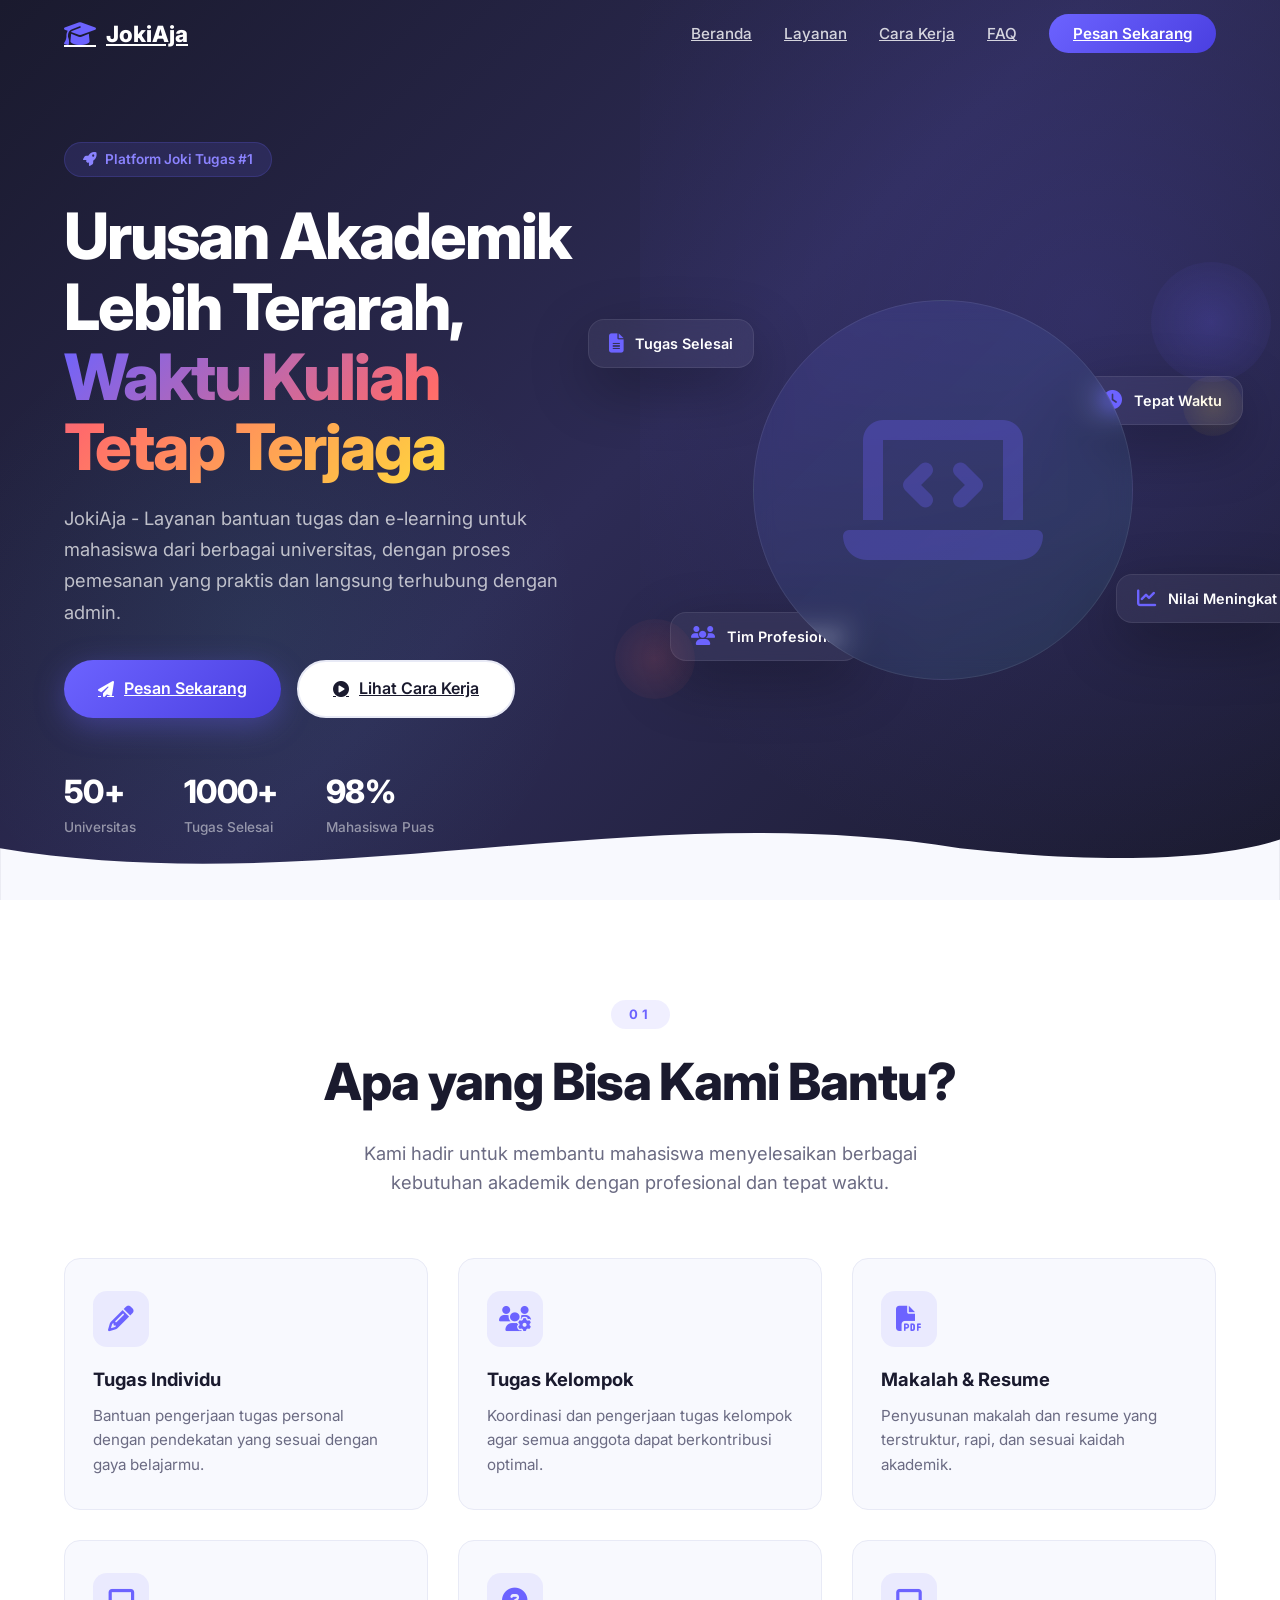
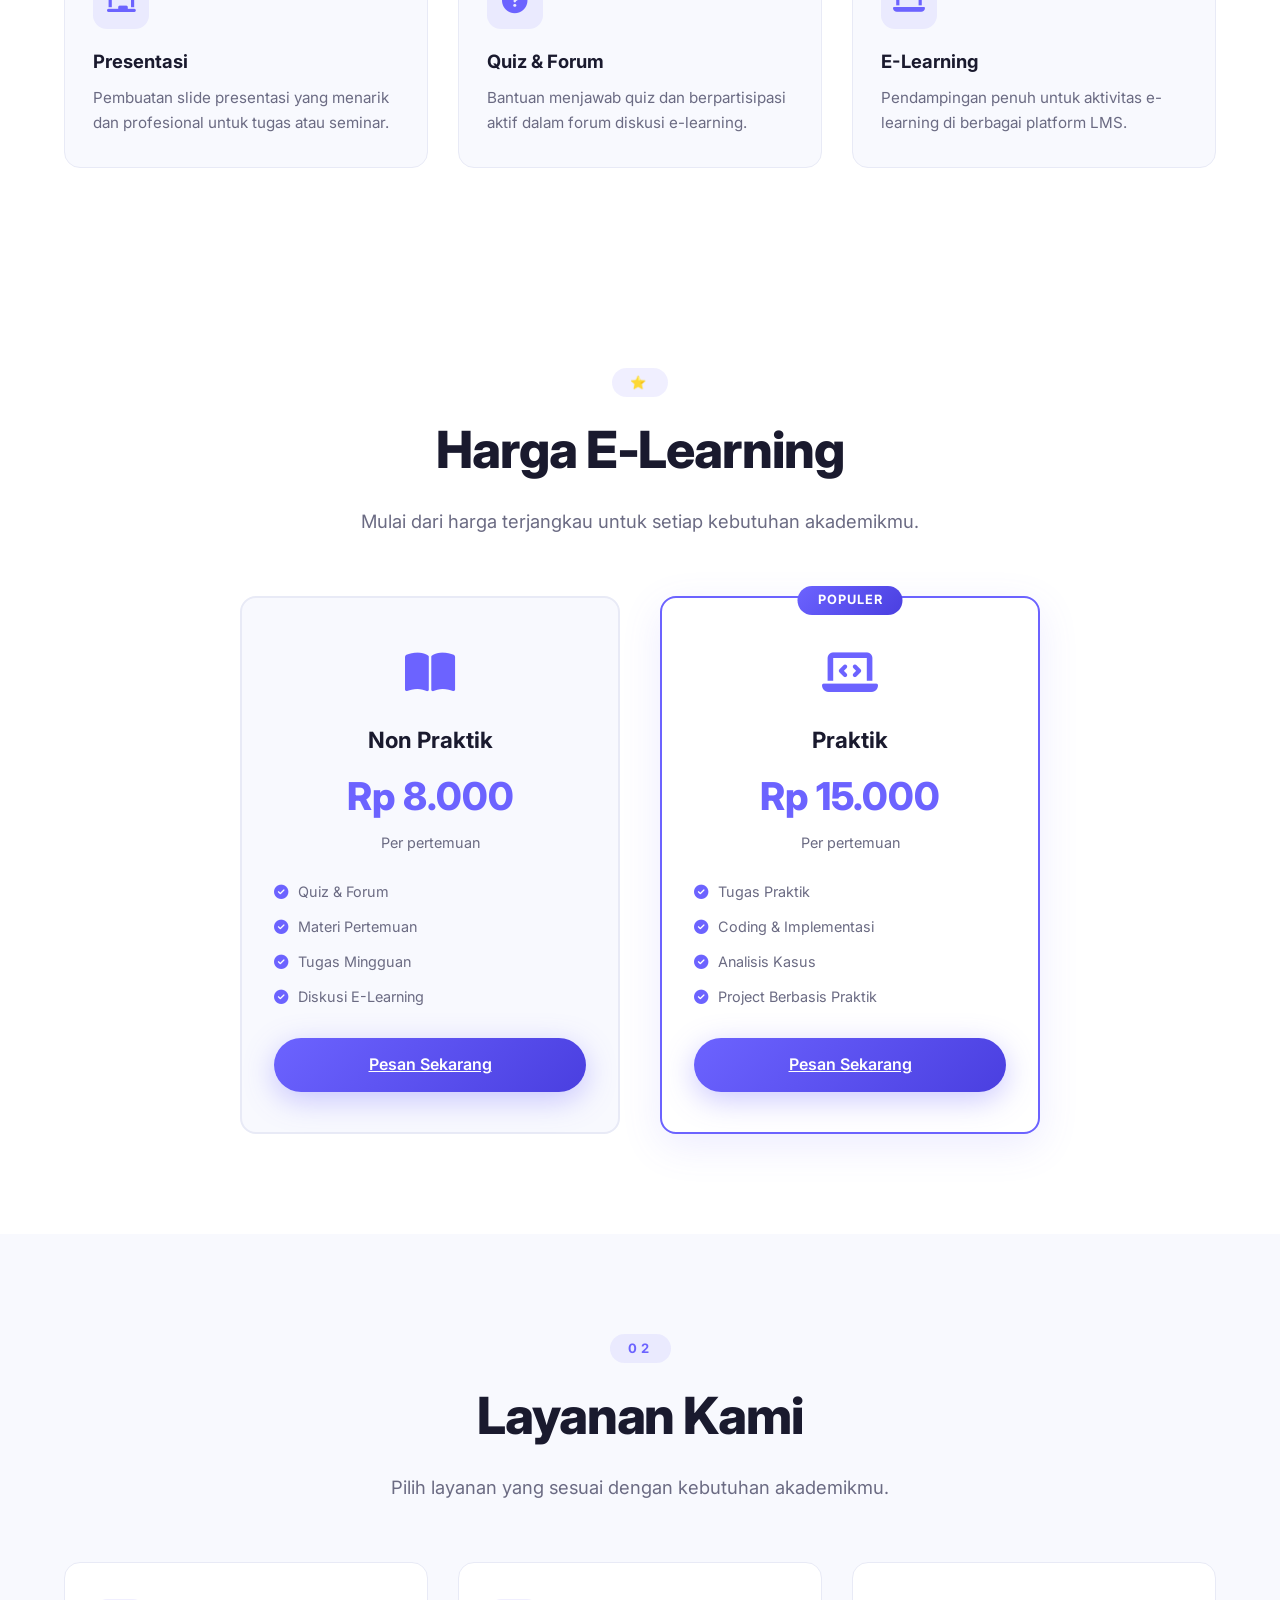
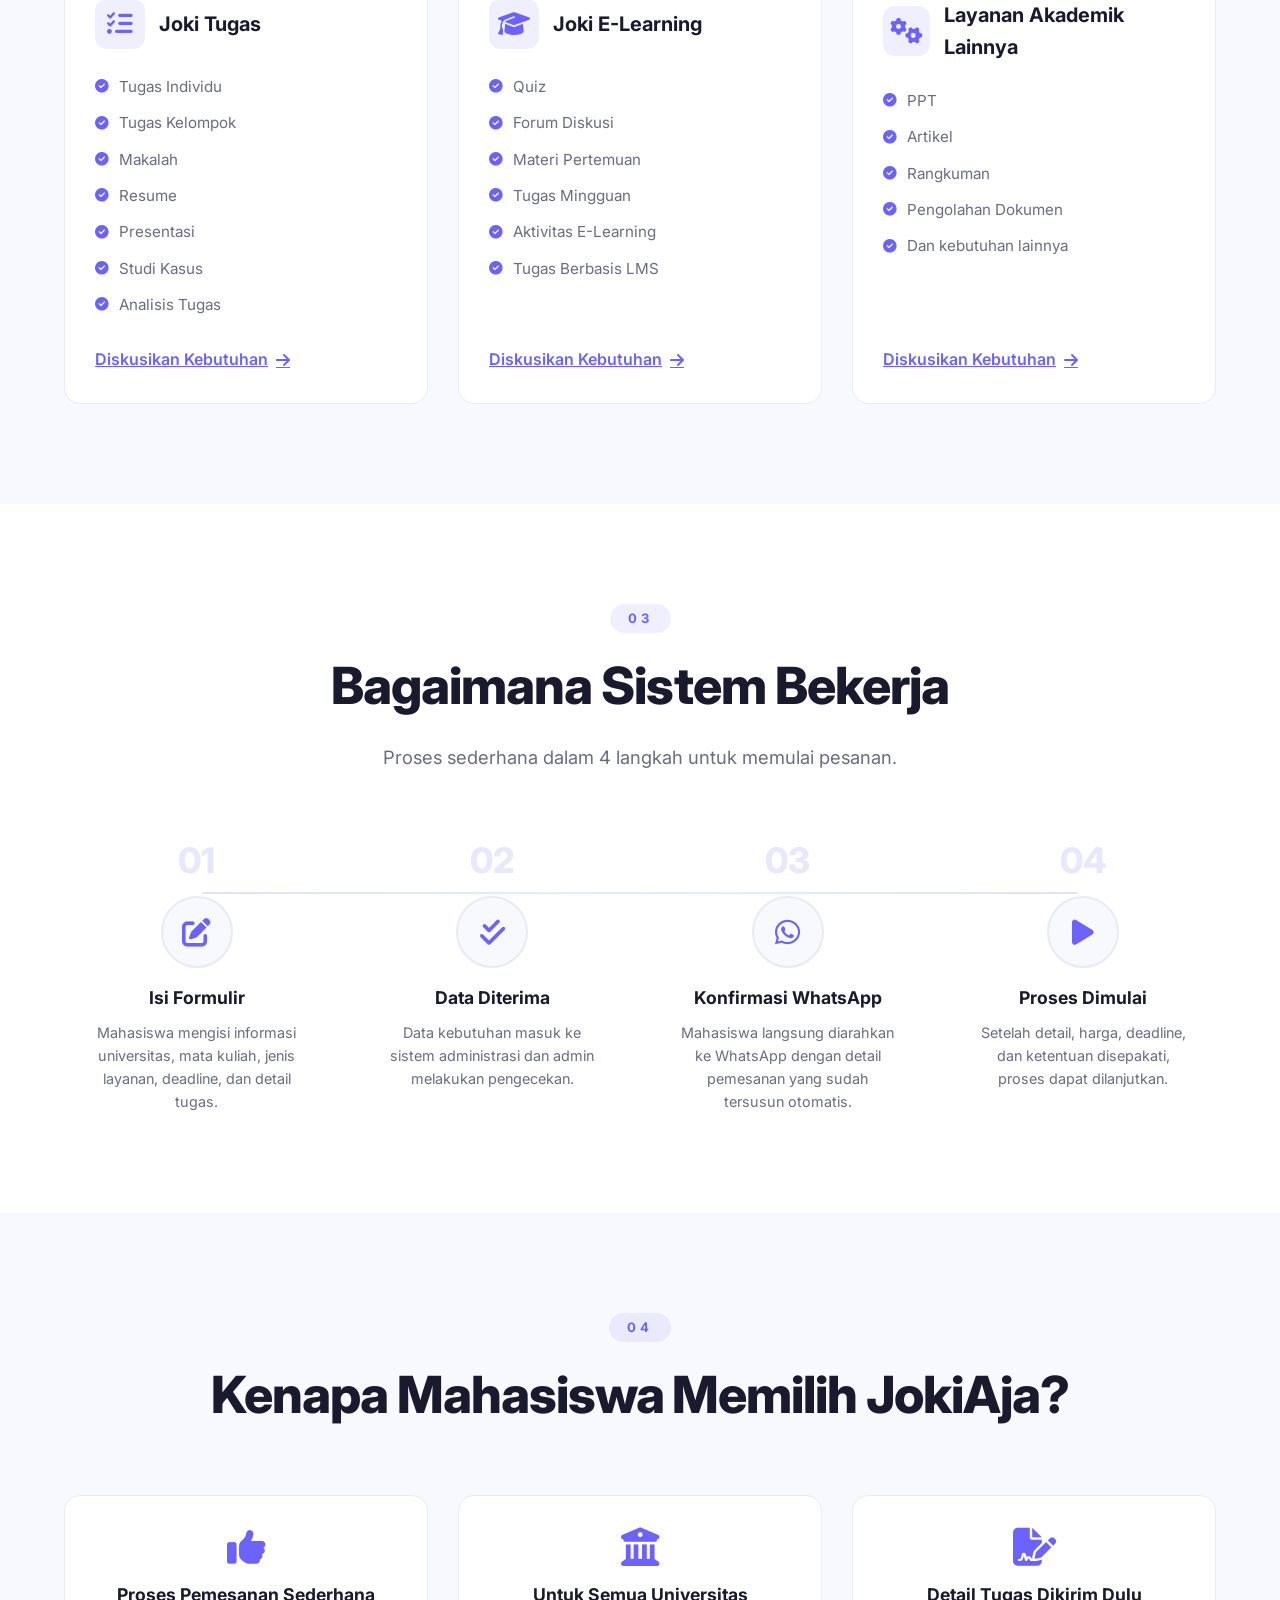
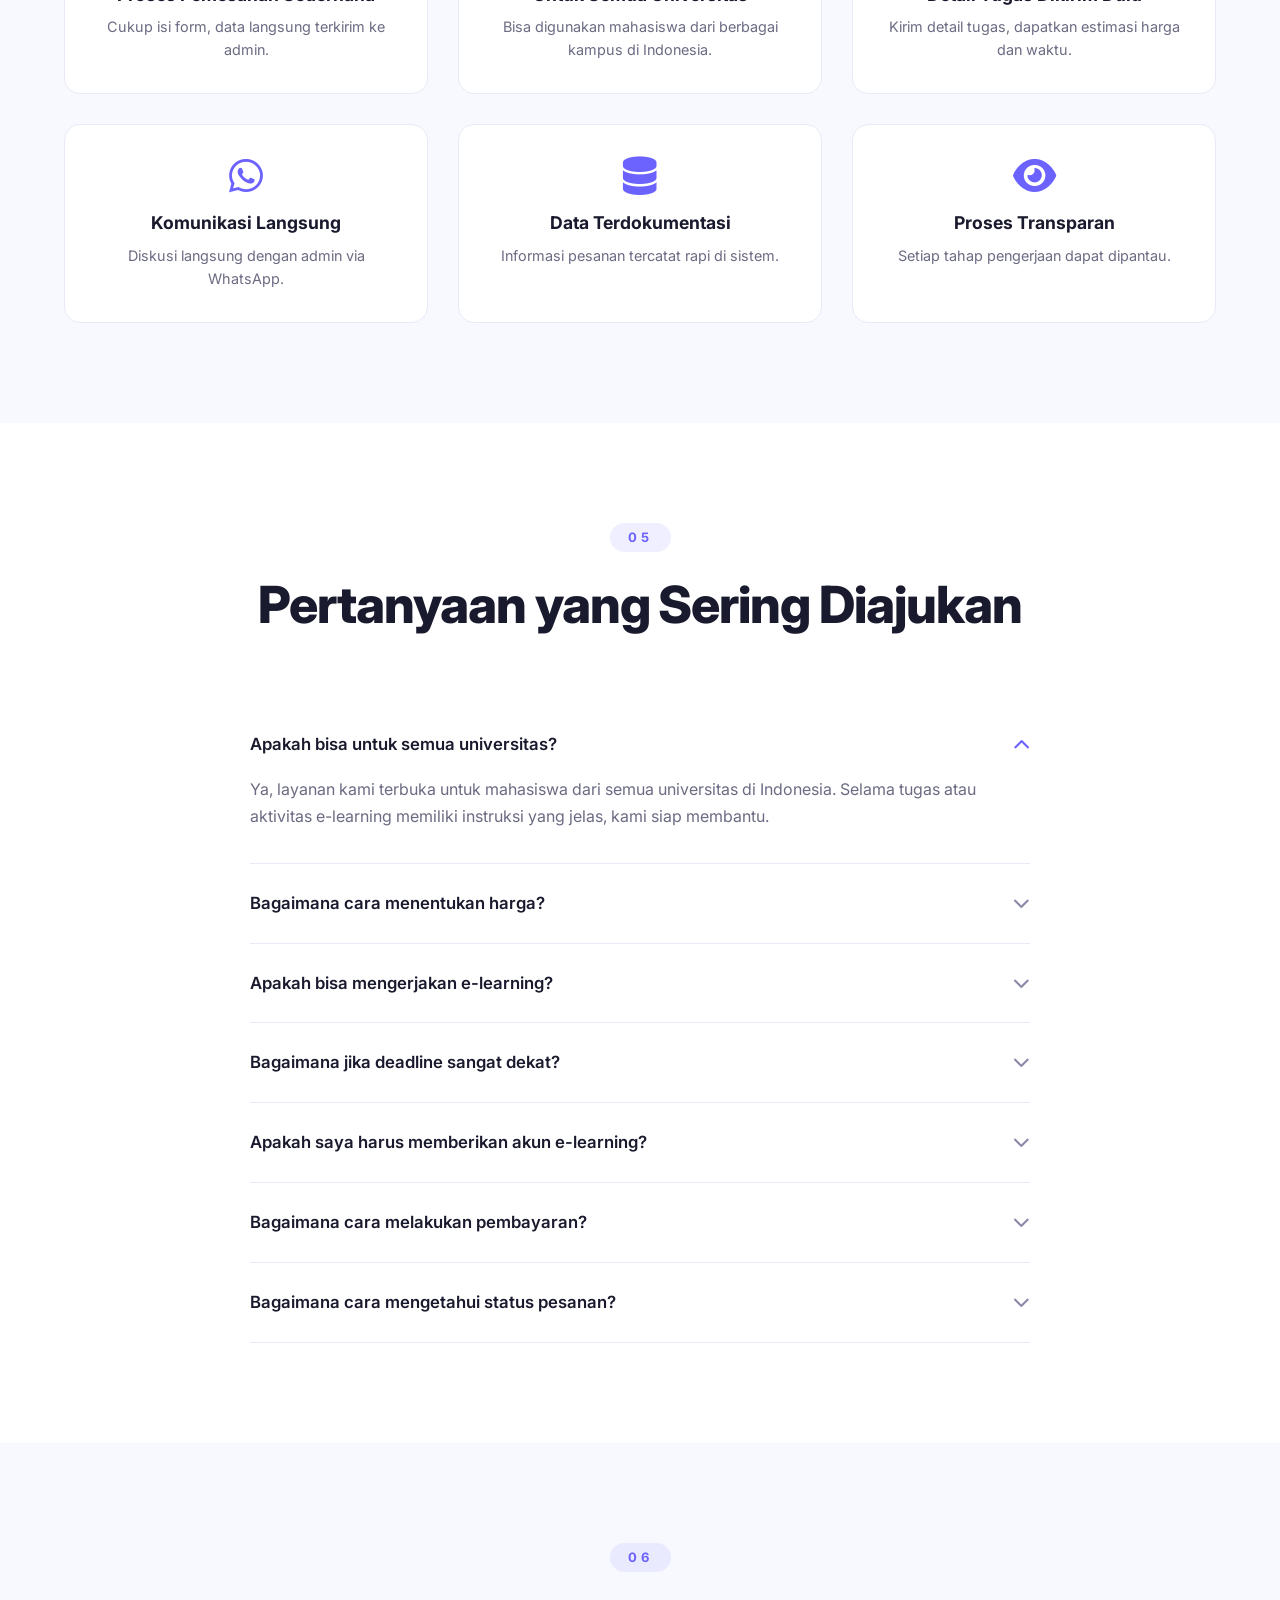
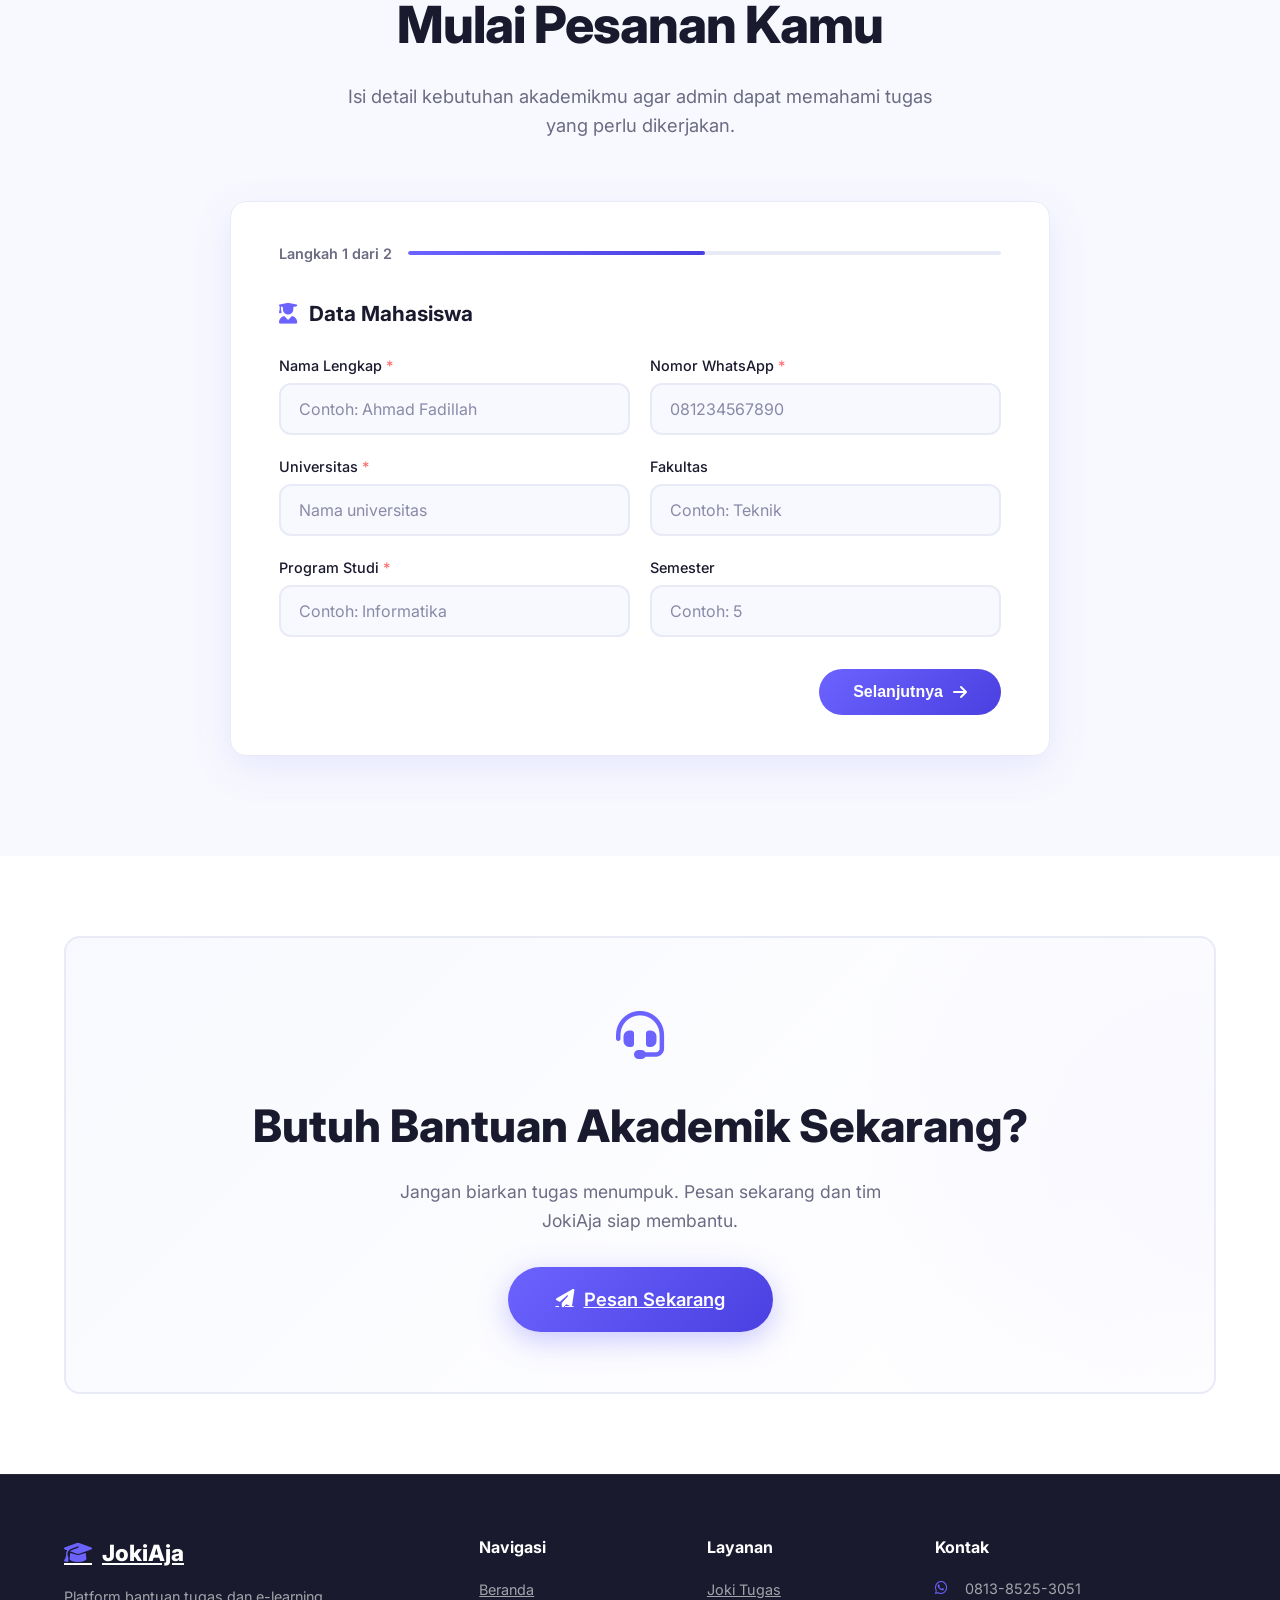
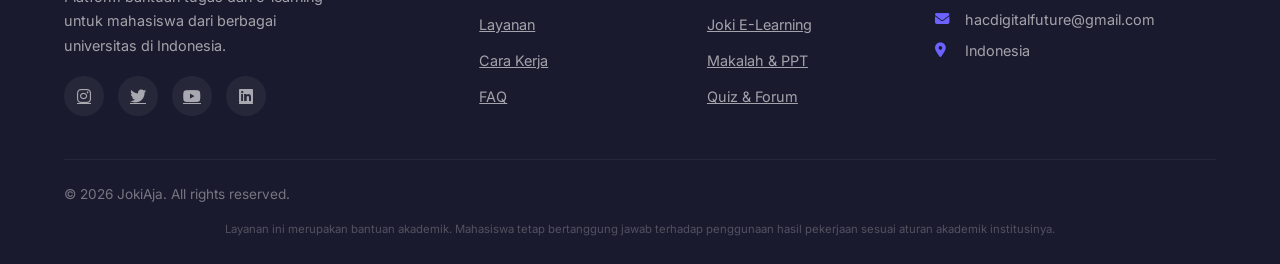
==== index.html @ 28e93098 "joki" ====
<!DOCTYPE html>
<html lang="id">
<head>
    <meta charset="UTF-8" />
    <meta name="viewport" content="width=device-width, initial-scale=1.0" />
    <title>JokiAja - Platform Bantuan Tugas & E-Learning Mahasiswa</title>
    <meta name="description" content="JokiAja - Platform bantuan tugas kuliah dan e-learning untuk mahasiswa dari berbagai universitas di Indonesia. Proses cepat, aman, dan terpercaya." />
    <meta name="keywords" content="joki tugas, joki tugas kuliah, joki e-learning, jasa tugas kuliah, jasa joki tugas, joki tugas mahasiswa, joki e-learning mahasiswa" />
    <meta property="og:title" content="JokiAja - Bantuan Tugas & E-Learning" />
    <meta property="og:description" content="Platform bantuan tugas kuliah dan e-learning untuk mahasiswa dari berbagai universitas di Indonesia." />
    <meta property="og:type" content="website" />
    <meta property="og:url" content="https://jokiaja.net" />
    <meta name="robots" content="index, follow" />
    <link rel="canonical" href="https://jokiaja.net" />
    
    <!-- Font Awesome Icons -->
    <link rel="stylesheet" href="https://cdnjs.cloudflare.com/ajax/libs/font-awesome/6.5.0/css/all.min.css" />
    <!-- Google Fonts -->
    <link href="https://fonts.googleapis.com/css2?family=Inter:wght@300;400;500;600;700;800;900&display=swap" rel="stylesheet" />
    <link rel="stylesheet" href="css/style.css" />
</head>
<body>

<!-- ==================== NAVIGATION ==================== -->
<nav class="navbar" id="navbar">
    <div class="nav-container">
        <a href="#" class="nav-logo">
            <i class="fas fa-graduation-cap"></i>
            <span>JokiAja</span>
        </a>
        <ul class="nav-menu" id="navMenu">
            <li><a href="#hero">Beranda</a></li>
            <li><a href="#services">Layanan</a></li>
            <li><a href="#how-it-works">Cara Kerja</a></li>
            <li><a href="#faq">FAQ</a></li>
            <li><a href="#order" class="nav-cta">Pesan Sekarang</a></li>
        </ul>
        <div class="nav-toggle" id="navToggle">
            <i class="fas fa-bars"></i>
        </div>
    </div>
</nav>

<!-- ==================== HERO SECTION ==================== -->
<section id="hero" class="hero">
    <div class="hero-container">
        <div class="hero-content">
            <div class="hero-badge">
                <i class="fas fa-rocket"></i> Platform Joki Tugas #1
            </div>
            <h1 class="hero-title">
                Urusan Akademik Lebih Terarah,<br />
                <span>Waktu Kuliah Tetap Terjaga</span>
            </h1>
            <p class="hero-desc">
                JokiAja - Layanan bantuan tugas dan e-learning untuk mahasiswa dari berbagai universitas,
                dengan proses pemesanan yang praktis dan langsung terhubung dengan admin.
            </p>
            <div class="hero-buttons">
                <a href="#order" class="btn-primary">
                    <i class="fas fa-paper-plane"></i> Pesan Sekarang
                </a>
                <a href="#how-it-works" class="btn-secondary">
                    <i class="fas fa-play-circle"></i> Lihat Cara Kerja
                </a>
            </div>
            <div class="hero-stats">
                <div class="stat-item">
                    <span class="stat-number" id="statUniv">50+</span>
                    <span class="stat-label">Universitas</span>
                </div>
                <div class="stat-item">
                    <span class="stat-number" id="statTasks">1000+</span>
                    <span class="stat-label">Tugas Selesai</span>
                </div>
                <div class="stat-item">
                    <span class="stat-number" id="statHappy">98%</span>
                    <span class="stat-label">Mahasiswa Puas</span>
                </div>
            </div>
        </div>
        <div class="hero-visual">
            <div class="floating-card card1">
                <i class="fas fa-file-alt"></i>
                <span>Tugas Selesai</span>
            </div>
            <div class="floating-card card2">
                <i class="fas fa-chart-line"></i>
                <span>Nilai Meningkat</span>
            </div>
            <div class="floating-card card3">
                <i class="fas fa-users"></i>
                <span>Tim Profesional</span>
            </div>
            <div class="floating-card card4">
                <i class="fas fa-clock"></i>
                <span>Tepat Waktu</span>
            </div>
            <div class="hero-illustration">
                <div class="illustration-bg">
                    <i class="fas fa-laptop-code"></i>
                </div>
                <div class="orb orb1"></div>
                <div class="orb orb2"></div>
                <div class="orb orb3"></div>
            </div>
        </div>
    </div>
    <div class="hero-wave">
        <svg viewBox="0 0 1440 120" xmlns="http://www.w3.org/2000/svg">
            <path d="M0,60 C360,120 720,0 1080,60 C1260,80 1380,70 1440,50 L1440,120 L0,120Z" fill="#f8f9fe"/>
        </svg>
    </div>
</section>

<!-- ==================== EDUCATIONAL SECTION ==================== -->
<section id="education" class="education">
    <div class="container">
        <div class="section-header">
            <span class="section-number">01</span>
            <h2>Apa yang Bisa Kami Bantu?</h2>
            <p>Kami hadir untuk membantu mahasiswa menyelesaikan berbagai kebutuhan akademik dengan profesional dan tepat waktu.</p>
        </div>
        <div class="education-grid">
            <div class="edu-item">
                <div class="edu-icon"><i class="fas fa-pencil-alt"></i></div>
                <h3>Tugas Individu</h3>
                <p>Bantuan pengerjaan tugas personal dengan pendekatan yang sesuai dengan gaya belajarmu.</p>
            </div>
            <div class="edu-item">
                <div class="edu-icon"><i class="fas fa-users-cog"></i></div>
                <h3>Tugas Kelompok</h3>
                <p>Koordinasi dan pengerjaan tugas kelompok agar semua anggota dapat berkontribusi optimal.</p>
            </div>
            <div class="edu-item">
                <div class="edu-icon"><i class="fas fa-file-pdf"></i></div>
                <h3>Makalah & Resume</h3>
                <p>Penyusunan makalah dan resume yang terstruktur, rapi, dan sesuai kaidah akademik.</p>
            </div>
            <div class="edu-item">
                <div class="edu-icon"><i class="fas fa-chalkboard"></i></div>
                <h3>Presentasi</h3>
                <p>Pembuatan slide presentasi yang menarik dan profesional untuk tugas atau seminar.</p>
            </div>
            <div class="edu-item">
                <div class="edu-icon"><i class="fas fa-question-circle"></i></div>
                <h3>Quiz & Forum</h3>
                <p>Bantuan menjawab quiz dan berpartisipasi aktif dalam forum diskusi e-learning.</p>
            </div>
            <div class="edu-item">
                <div class="edu-icon"><i class="fas fa-laptop"></i></div>
                <h3>E-Learning</h3>
                <p>Pendampingan penuh untuk aktivitas e-learning di berbagai platform LMS.</p>
            </div>
        </div>
    </div>
</section>

<!-- ==================== PRICING SECTION ==================== -->
<section id="pricing" class="pricing">
    <div class="container">
        <div class="section-header">
            <span class="section-number">⭐</span>
            <h2>Harga E-Learning</h2>
            <p>Mulai dari harga terjangkau untuk setiap kebutuhan akademikmu.</p>
        </div>
        <div class="pricing-grid">
            <div class="pricing-card">
                <div class="pricing-icon"><i class="fas fa-book-open"></i></div>
                <h3>Non Praktik</h3>
                <div class="pricing-price">Rp 8.000</div>
                <p class="pricing-desc">Per pertemuan</p>
                <ul>
                    <li><i class="fas fa-check-circle"></i> Quiz & Forum</li>
                    <li><i class="fas fa-check-circle"></i> Materi Pertemuan</li>
                    <li><i class="fas fa-check-circle"></i> Tugas Mingguan</li>
                    <li><i class="fas fa-check-circle"></i> Diskusi E-Learning</li>
                </ul>
                <a href="#order" class="btn-primary pricing-btn">Pesan Sekarang</a>
            </div>
            <div class="pricing-card featured">
                <div class="pricing-badge">Populer</div>
                <div class="pricing-icon"><i class="fas fa-laptop-code"></i></div>
                <h3>Praktik</h3>
                <div class="pricing-price">Rp 15.000</div>
                <p class="pricing-desc">Per pertemuan</p>
                <ul>
                    <li><i class="fas fa-check-circle"></i> Tugas Praktik</li>
                    <li><i class="fas fa-check-circle"></i> Coding & Implementasi</li>
                    <li><i class="fas fa-check-circle"></i> Analisis Kasus</li>
                    <li><i class="fas fa-check-circle"></i> Project Berbasis Praktik</li>
                </ul>
                <a href="#order" class="btn-primary pricing-btn">Pesan Sekarang</a>
            </div>
        </div>
    </div>
</section>

<!-- ==================== SERVICES SECTION ==================== -->
<section id="services" class="services">
    <div class="container">
        <div class="section-header">
            <span class="section-number">02</span>
            <h2>Layanan Kami</h2>
            <p>Pilih layanan yang sesuai dengan kebutuhan akademikmu.</p>
        </div>
        <div class="services-grid">
            <div class="service-card">
                <div class="service-header">
                    <div class="service-icon-bg"><i class="fas fa-tasks"></i></div>
                    <h3>Joki Tugas</h3>
                </div>
                <ul>
                    <li><i class="fas fa-check-circle"></i> Tugas Individu</li>
                    <li><i class="fas fa-check-circle"></i> Tugas Kelompok</li>
                    <li><i class="fas fa-check-circle"></i> Makalah</li>
                    <li><i class="fas fa-check-circle"></i> Resume</li>
                    <li><i class="fas fa-check-circle"></i> Presentasi</li>
                    <li><i class="fas fa-check-circle"></i> Studi Kasus</li>
                    <li><i class="fas fa-check-circle"></i> Analisis Tugas</li>
                </ul>
                <a href="#order" class="service-cta">Diskusikan Kebutuhan <i class="fas fa-arrow-right"></i></a>
            </div>
            <div class="service-card">
                <div class="service-header">
                    <div class="service-icon-bg"><i class="fas fa-graduation-cap"></i></div>
                    <h3>Joki E-Learning</h3>
                </div>
                <ul>
                    <li><i class="fas fa-check-circle"></i> Quiz</li>
                    <li><i class="fas fa-check-circle"></i> Forum Diskusi</li>
                    <li><i class="fas fa-check-circle"></i> Materi Pertemuan</li>
                    <li><i class="fas fa-check-circle"></i> Tugas Mingguan</li>
                    <li><i class="fas fa-check-circle"></i> Aktivitas E-Learning</li>
                    <li><i class="fas fa-check-circle"></i> Tugas Berbasis LMS</li>
                </ul>
                <a href="#order" class="service-cta">Diskusikan Kebutuhan <i class="fas fa-arrow-right"></i></a>
            </div>
            <div class="service-card">
                <div class="service-header">
                    <div class="service-icon-bg"><i class="fas fa-cogs"></i></div>
                    <h3>Layanan Akademik Lainnya</h3>
                </div>
                <ul>
                    <li><i class="fas fa-check-circle"></i> PPT</li>
                    <li><i class="fas fa-check-circle"></i> Artikel</li>
                    <li><i class="fas fa-check-circle"></i> Rangkuman</li>
                    <li><i class="fas fa-check-circle"></i> Pengolahan Dokumen</li>
                    <li><i class="fas fa-check-circle"></i> Dan kebutuhan lainnya</li>
                </ul>
                <a href="#order" class="service-cta">Diskusikan Kebutuhan <i class="fas fa-arrow-right"></i></a>
            </div>
        </div>
    </div>
</section>

<!-- ==================== HOW IT WORKS ==================== -->
<section id="how-it-works" class="how-it-works">
    <div class="container">
        <div class="section-header">
            <span class="section-number">03</span>
            <h2>Bagaimana Sistem Bekerja</h2>
            <p>Proses sederhana dalam 4 langkah untuk memulai pesanan.</p>
        </div>
        <div class="steps">
            <div class="step">
                <div class="step-number">01</div>
                <div class="step-icon"><i class="fas fa-edit"></i></div>
                <h3>Isi Formulir</h3>
                <p>Mahasiswa mengisi informasi universitas, mata kuliah, jenis layanan, deadline, dan detail tugas.</p>
            </div>
            <div class="step">
                <div class="step-number">02</div>
                <div class="step-icon"><i class="fas fa-check-double"></i></div>
                <h3>Data Diterima</h3>
                <p>Data kebutuhan masuk ke sistem administrasi dan admin melakukan pengecekan.</p>
            </div>
            <div class="step">
                <div class="step-number">03</div>
                <div class="step-icon"><i class="fab fa-whatsapp"></i></div>
                <h3>Konfirmasi WhatsApp</h3>
                <p>Mahasiswa langsung diarahkan ke WhatsApp dengan detail pemesanan yang sudah tersusun otomatis.</p>
            </div>
            <div class="step">
                <div class="step-number">04</div>
                <div class="step-icon"><i class="fas fa-play"></i></div>
                <h3>Proses Dimulai</h3>
                <p>Setelah detail, harga, deadline, dan ketentuan disepakati, proses dapat dilanjutkan.</p>
            </div>
        </div>
    </div>
</section>

<!-- ==================== WHY US / TRUST ==================== -->
<section id="why-us" class="why-us">
    <div class="container">
        <div class="section-header">
            <span class="section-number">04</span>
            <h2>Kenapa Mahasiswa Memilih JokiAja?</h2>
        </div>
        <div class="why-grid">
            <div class="why-item">
                <i class="fas fa-thumbs-up"></i>
                <h3>Proses Pemesanan Sederhana</h3>
                <p>Cukup isi form, data langsung terkirim ke admin.</p>
            </div>
            <div class="why-item">
                <i class="fas fa-university"></i>
                <h3>Untuk Semua Universitas</h3>
                <p>Bisa digunakan mahasiswa dari berbagai kampus di Indonesia.</p>
            </div>
            <div class="why-item">
                <i class="fas fa-file-signature"></i>
                <h3>Detail Tugas Dikirim Dulu</h3>
                <p>Kirim detail tugas, dapatkan estimasi harga dan waktu.</p>
            </div>
            <div class="why-item">
                <i class="fab fa-whatsapp"></i>
                <h3>Komunikasi Langsung</h3>
                <p>Diskusi langsung dengan admin via WhatsApp.</p>
            </div>
            <div class="why-item">
                <i class="fas fa-database"></i>
                <h3>Data Terdokumentasi</h3>
                <p>Informasi pesanan tercatat rapi di sistem.</p>
            </div>
            <div class="why-item">
                <i class="fas fa-eye"></i>
                <h3>Proses Transparan</h3>
                <p>Setiap tahap pengerjaan dapat dipantau.</p>
            </div>
        </div>
    </div>
</section>

<!-- ==================== FAQ ==================== -->
<section id="faq" class="faq">
    <div class="container">
        <div class="section-header">
            <span class="section-number">05</span>
            <h2>Pertanyaan yang Sering Diajukan</h2>
        </div>
        <div class="faq-list">
            <div class="faq-item active">
                <div class="faq-question">
                    <span>Apakah bisa untuk semua universitas?</span>
                    <i class="fas fa-chevron-down"></i>
                </div>
                <div class="faq-answer">
                    <p>Ya, layanan kami terbuka untuk mahasiswa dari semua universitas di Indonesia. Selama tugas atau aktivitas e-learning memiliki instruksi yang jelas, kami siap membantu.</p>
                </div>
            </div>
            <div class="faq-item">
                <div class="faq-question">
                    <span>Bagaimana cara menentukan harga?</span>
                    <i class="fas fa-chevron-down"></i>
                </div>
                <div class="faq-answer">
                    <p>Harga ditentukan berdasarkan tingkat kesulitan, deadline, jenis layanan, dan jumlah halaman atau soal. Estimasi harga akan diberikan setelah admin mengecek detail tugas.</p>
                </div>
            </div>
            <div class="faq-item">
                <div class="faq-question">
                    <span>Apakah bisa mengerjakan e-learning?</span>
                    <i class="fas fa-chevron-down"></i>
                </div>
                <div class="faq-answer">
                    <p>Tentu, kami mendukung berbagai platform e-learning seperti Google Classroom, Moodle, dan sistem LMS lainnya. Bantuan mencakup quiz, forum, tugas mingguan, dan materi pertemuan.</p>
                </div>
            </div>
            <div class="faq-item">
                <div class="faq-question">
                    <span>Bagaimana jika deadline sangat dekat?</span>
                    <i class="fas fa-chevron-down"></i>
                </div>
                <div class="faq-answer">
                    <p>Kami tetap dapat membantu dengan estimasi waktu yang lebih cepat, namun akan ada penyesuaian biaya tergantung urgensi dan kompleksitas tugas.</p>
                </div>
            </div>
            <div class="faq-item">
                <div class="faq-question">
                    <span>Apakah saya harus memberikan akun e-learning?</span>
                    <i class="fas fa-chevron-down"></i>
                </div>
                <div class="faq-answer">
                    <p>Untuk beberapa layanan e-learning, kami memerlukan akses ke akun. Namun, Anda tidak perlu memberikan password - kami menggunakan metode akses sementara atau berbagi layar jika diperlukan.</p>
                </div>
            </div>
            <div class="faq-item">
                <div class="faq-question">
                    <span>Bagaimana cara melakukan pembayaran?</span>
                    <i class="fas fa-chevron-down"></i>
                </div>
                <div class="faq-answer">
                    <p>Pembayaran dapat dilakukan melalui transfer bank atau e-wallet yang tersedia. Detail pembayaran akan diberikan setelah kesepakatan harga dan pengerjaan.</p>
                </div>
            </div>
            <div class="faq-item">
                <div class="faq-question">
                    <span>Bagaimana cara mengetahui status pesanan?</span>
                    <i class="fas fa-chevron-down"></i>
                </div>
                <div class="faq-answer">
                    <p>Status pesanan dapat dipantau melalui komunikasi WhatsApp dengan admin. Kami juga akan memberikan update berkala terkait pengerjaan tugas Anda.</p>
                </div>
            </div>
        </div>
    </div>
</section>

<!-- ==================== ORDER FORM ==================== -->
<section id="order" class="order">
    <div class="container">
        <div class="section-header">
            <span class="section-number">06</span>
            <h2>Mulai Pesanan Kamu</h2>
            <p>Isi detail kebutuhan akademikmu agar admin dapat memahami tugas yang perlu dikerjakan.</p>
        </div>
        <form id="orderForm" class="order-form" enctype="multipart/form-data">
            <!-- Step Indicator -->
            <div class="form-step-indicator">
                <span class="step-label" id="stepLabel">Langkah 1 dari 2</span>
                <div class="step-bar">
                    <div class="step-progress" id="stepProgress" style="width: 50%;"></div>
                </div>
            </div>

            <!-- STEP 1: Data Mahasiswa -->
            <div class="form-step" id="step1">
                <h3><i class="fas fa-user-graduate"></i> Data Mahasiswa</h3>
                <div class="form-row">
                    <div class="form-group">
                        <label for="nama">Nama Lengkap <span class="required">*</span></label>
                        <input type="text" id="nama" placeholder="Contoh: Ahmad Fadillah" required />
                        <div class="error-message" id="namaError"></div>
                    </div>
                    <div class="form-group">
                        <label for="whatsapp">Nomor WhatsApp <span class="required">*</span></label>
                        <input type="tel" id="whatsapp" placeholder="081234567890" required />
                        <div class="error-message" id="whatsappError"></div>
                    </div>
                </div>
                <div class="form-row">
                    <div class="form-group">
                        <label for="universitas">Universitas <span class="required">*</span></label>
                        <input type="text" id="universitas" placeholder="Nama universitas" required />
                        <div class="error-message" id="universitasError"></div>
                    </div>
                    <div class="form-group">
                        <label for="fakultas">Fakultas</label>
                        <input type="text" id="fakultas" placeholder="Contoh: Teknik" />
                    </div>
                </div>
                <div class="form-row">
                    <div class="form-group">
                        <label for="prodi">Program Studi <span class="required">*</span></label>
                        <input type="text" id="prodi" placeholder="Contoh: Informatika" required />
                        <div class="error-message" id="prodiError"></div>
                    </div>
                    <div class="form-group">
                        <label for="semester">Semester</label>
                        <input type="text" id="semester" placeholder="Contoh: 5" />
                    </div>
                </div>
                <div class="form-actions">
                    <button type="button" class="btn-next" id="toStep2">Selanjutnya <i class="fas fa-arrow-right"></i></button>
                </div>
            </div>

            <!-- STEP 2: Detail Pesanan -->
            <div class="form-step" id="step2" style="display:none;">
                <h3><i class="fas fa-tasks"></i> Detail Pesanan</h3>
                <div class="form-row">
                    <div class="form-group">
                        <label for="mataKuliah">Mata Kuliah <span class="required">*</span></label>
                        <input type="text" id="mataKuliah" placeholder="Contoh: Algoritma" required />
                        <div class="error-message" id="mataKuliahError"></div>
                    </div>
                    <div class="form-group">
                        <label for="jenisLayanan">Jenis Layanan <span class="required">*</span></label>
                        <select id="jenisLayanan" required>
                            <option value="" disabled selected>-- Pilih jenis layanan --</option>
                            <option value="Joki Tugas">Joki Tugas</option>
                            <option value="Joki E-Learning">Joki E-Learning</option>
                            <option value="Makalah">Makalah</option>
                            <option value="PPT">PPT</option>
                            <option value="Quiz">Quiz</option>
                            <option value="Forum Diskusi">Forum Diskusi</option>
                            <option value="Tugas Mingguan">Tugas Mingguan</option>
                            <option value="Lainnya">Lainnya</option>
                        </select>
                        <div class="error-message" id="jenisLayananError"></div>
                    </div>
                </div>
                <div class="form-row">
                    <div class="form-group">
                        <label for="pertemuan">Pertemuan ke-</label>
                        <input type="text" id="pertemuan" placeholder="Contoh: 7" />
                    </div>
                    <div class="form-group">
                        <label for="deadline">Deadline <span class="required">*</span></label>
                        <input type="date" id="deadline" required />
                        <div class="error-message" id="deadlineError"></div>
                    </div>
                </div>
                <div class="form-row">
                    <div class="form-group">
                        <label for="jenisTugas">Jenis Tugas <span class="required">*</span></label>
                        <select id="jenisTugas" required>
                            <option value="" disabled selected>-- Pilih jenis tugas --</option>
                            <option value="Praktik">Praktik</option>
                            <option value="Non Praktik">Non Praktik</option>
                        </select>
                        <div class="error-message" id="jenisTugasError"></div>
                    </div>
                    <div class="form-group">
                        <label for="linkElearning">Link E-Learning (jika ada)</label>
                        <input type="url" id="linkElearning" placeholder="https://..." />
                    </div>
                </div>
                <div class="form-group">
                    <label for="instruksi">Instruksi Tugas <span class="required">*</span></label>
                    <textarea id="instruksi" rows="4" placeholder="Jelaskan detail tugas, soal, atau materi yang perlu dikerjakan..." required></textarea>
                    <div class="error-message" id="instruksiError"></div>
                </div>
                <div class="form-group">
                    <label for="catatan">Catatan Tambahan</label>
                    <textarea id="catatan" rows="2" placeholder="Informasi tambahan yang perlu diketahui admin..."></textarea>
                </div>
                <div class="form-group">
                    <label for="fileUpload">Upload File Pendukung (PDF, DOC, PPT, JPG, ZIP)</label>
                    <input type="file" id="fileUpload" accept=".pdf,.doc,.docx,.ppt,.pptx,.jpg,.jpeg,.png,.zip" />
                    <small>Maksimal 10MB.</small>
                </div>

                <!-- QRIS PAYMENT SECTION -->
                <div class="qris-section">
                    <h4><i class="fas fa-qrcode"></i> Pembayaran via QRIS</h4>
                    <p>Scan QRIS di bawah ini untuk melakukan pembayaran</p>
                    <div class="qris-container">
                        <img src="assets/images/qris.jpg" alt="QRIS Pembayaran JokiAja" class="qris-image" />
                    </div>
                    <p class="qris-note">* Setelah pembayaran, konfirmasi ke admin via WhatsApp</p>
                </div>

                <!-- Honeypot field -->
                <div class="honeypot" style="display:none;">
                    <label for="website">Website</label>
                    <input type="text" id="website" name="website" />
                </div>
                <div class="form-actions">
                    <button type="button" class="btn-back" id="toStep1"><i class="fas fa-arrow-left"></i> Kembali</button>
                    <button type="submit" class="btn-submit" id="submitBtn">
                        <i class="fas fa-paper-plane"></i> Kirim Pesanan
                    </button>
                </div>
                <div id="formStatus" class="form-status"></div>
            </div>
        </form>
    </div>
</section>

<!-- ==================== FINAL CTA ==================== -->
<section id="final-cta" class="final-cta">
    <div class="container">
        <div class="cta-box">
            <div class="cta-icon"><i class="fas fa-headset"></i></div>
            <h2>Butuh Bantuan Akademik Sekarang?</h2>
            <p>Jangan biarkan tugas menumpuk. Pesan sekarang dan tim JokiAja siap membantu.</p>
            <a href="#order" class="btn-primary btn-large">
                <i class="fas fa-paper-plane"></i> Pesan Sekarang
            </a>
        </div>
    </div>
</section>

<!-- ==================== FOOTER ==================== -->
<footer class="footer">
    <div class="container">
        <div class="footer-grid">
            <div class="footer-brand">
                <a href="#" class="footer-logo">
                    <i class="fas fa-graduation-cap"></i>
                    <span>JokiAja</span>
                </a>
                <p>Platform bantuan tugas dan e-learning untuk mahasiswa dari berbagai universitas di Indonesia.</p>
                <div class="footer-social">
                    <a href="#"><i class="fab fa-instagram"></i></a>
                    <a href="#"><i class="fab fa-twitter"></i></a>
                    <a href="#"><i class="fab fa-youtube"></i></a>
                    <a href="#"><i class="fab fa-linkedin"></i></a>
                </div>
            </div>
            <div class="footer-links">
                <h4>Navigasi</h4>
                <ul>
                    <li><a href="#hero">Beranda</a></li>
                    <li><a href="#services">Layanan</a></li>
                    <li><a href="#how-it-works">Cara Kerja</a></li>
                    <li><a href="#faq">FAQ</a></li>
                </ul>
            </div>
            <div class="footer-links">
                <h4>Layanan</h4>
                <ul>
                    <li><a href="#services">Joki Tugas</a></li>
                    <li><a href="#services">Joki E-Learning</a></li>
                    <li><a href="#services">Makalah & PPT</a></li>
                    <li><a href="#services">Quiz & Forum</a></li>
                </ul>
            </div>
            <div class="footer-contact">
                <h4>Kontak</h4>
                <p><i class="fab fa-whatsapp"></i> 0813-8525-3051</p>
                <p><i class="fas fa-envelope"></i> hacdigitalfuture@gmail.com</p>
                <p><i class="fas fa-map-marker-alt"></i> Indonesia</p>
            </div>
        </div>
        <div class="footer-bottom">
            <p>&copy; 2026 JokiAja. All rights reserved.</p>
            <p class="disclaimer">
                <small>Layanan ini merupakan bantuan akademik. Mahasiswa tetap bertanggung jawab terhadap penggunaan hasil pekerjaan sesuai aturan akademik institusinya.</small>
            </p>
        </div>
    </div>
</footer>

<!-- ==================== SCRIPTS ==================== -->
<script src="js/script.js"></script>
</body>
</html>
---- css/style.css ----
/* ========== RESET & BASE ========== */
* {
    margin: 0;
    padding: 0;
    box-sizing: border-box;
}

:root {
    --primary: #6C63FF;
    --primary-dark: #5A52D5;
    --primary-light: #8B83FF;
    --primary-gradient: linear-gradient(135deg, #6C63FF, #4A3FE0);
    --secondary: #FF6B6B;
    --accent: #FFD93D;
    --accent2: #4ECDC4;
    --accent3: #A8E6CF;
    --bg-main: #F8F9FE;
    --bg-white: #FFFFFF;
    --bg-card: #FFFFFF;
    --bg-surface: #F0F2FF;
    --text-dark: #1A1A2E;
    --text-muted: #6B6B83;
    --text-light: #8A8AA8;
    --border-color: #E8EAF6;
    --shadow-sm: 0 4px 20px rgba(108, 99, 255, 0.08);
    --shadow-md: 0 12px 40px rgba(108, 99, 255, 0.12);
    --shadow-lg: 0 20px 60px rgba(108, 99, 255, 0.15);
    --radius: 16px;
    --transition: 0.4s cubic-bezier(0.25, 0.46, 0.45, 0.94);
}

html {
    scroll-behavior: smooth;
}

body {
    font-family: 'Inter', -apple-system, BlinkMacSystemFont, sans-serif;
    background: var(--bg-main);
    color: var(--text-dark);
    line-height: 1.6;
    overflow-x: hidden;
    -webkit-font-smoothing: antialiased;
}

.container {
    width: 100%;
    max-width: 1200px;
    margin: 0 auto;
    padding: 0 24px;
}

/* ========== SCROLLBAR ========== */
::-webkit-scrollbar {
    width: 8px;
}
::-webkit-scrollbar-track {
    background: var(--bg-main);
}
::-webkit-scrollbar-thumb {
    background: var(--primary);
    border-radius: 10px;
}
::-webkit-scrollbar-thumb:hover {
    background: var(--primary-dark);
}

/* ========== SECTION HEADER ========== */
.section-header {
    text-align: center;
    margin-bottom: 60px;
}

.section-number {
    display: inline-block;
    font-size: 13px;
    font-weight: 700;
    color: var(--primary);
    letter-spacing: 4px;
    text-transform: uppercase;
    margin-bottom: 12px;
    background: rgba(108, 99, 255, 0.1);
    padding: 4px 18px;
    border-radius: 30px;
}

.section-header h2 {
    font-size: clamp(2rem, 4.5vw, 3.2rem);
    font-weight: 800;
    letter-spacing: -0.02em;
    color: var(--text-dark);
}

.section-header h2 span {
    background: var(--primary-gradient);
    -webkit-background-clip: text;
    -webkit-text-fill-color: transparent;
    background-clip: text;
}

.section-header p {
    color: var(--text-muted);
    font-size: 1.15rem;
    max-width: 600px;
    margin: 16px auto 0;
}

/* ========== BUTTONS ========== */
.btn-primary {
    display: inline-flex;
    align-items: center;
    gap: 10px;
    padding: 14px 34px;
    background: var(--primary-gradient);
    color: #fff;
    font-weight: 600;
    font-size: 1rem;
    border: none;
    border-radius: 50px;
    cursor: pointer;
    transition: var(--transition);
    box-shadow: 0 8px 30px rgba(108, 99, 255, 0.35);
}

.btn-primary:hover {
    transform: translateY(-3px);
    box-shadow: 0 12px 45px rgba(108, 99, 255, 0.45);
}

.btn-secondary {
    display: inline-flex;
    align-items: center;
    gap: 10px;
    padding: 14px 34px;
    background: var(--bg-white);
    color: var(--text-dark);
    font-weight: 600;
    font-size: 1rem;
    border: 2px solid var(--border-color);
    border-radius: 50px;
    cursor: pointer;
    transition: var(--transition);
}

.btn-secondary:hover {
    border-color: var(--primary);
    background: rgba(108, 99, 255, 0.05);
    transform: translateY(-3px);
    box-shadow: var(--shadow-sm);
}

.btn-large {
    padding: 18px 48px;
    font-size: 1.15rem;
}

/* ========== NAVIGATION ========== */
.navbar {
    position: fixed;
    top: 0;
    left: 0;
    right: 0;
    z-index: 1000;
    padding: 16px 0;
    transition: var(--transition);
    background: transparent;
}

.navbar.scrolled {
    background: rgba(255, 255, 255, 0.92);
    backdrop-filter: blur(20px) saturate(1.2);
    border-bottom: 1px solid var(--border-color);
    padding: 10px 0;
    box-shadow: 0 4px 30px rgba(0, 0, 0, 0.04);
}

.navbar.scrolled .nav-logo span {
    color: var(--text-dark);
}

.navbar.scrolled .nav-menu a {
    color: var(--text-muted);
}

.navbar.scrolled .nav-menu a:hover {
    color: var(--text-dark);
}

.navbar.scrolled .nav-cta {
    color: #fff !important;
}

.nav-container {
    display: flex;
    justify-content: space-between;
    align-items: center;
    max-width: 1200px;
    margin: 0 auto;
    padding: 0 24px;
}

.nav-logo {
    display: flex;
    align-items: center;
    gap: 10px;
    font-size: 1.4rem;
    font-weight: 800;
    color: #fff;
}

.nav-logo i {
    color: var(--primary);
    font-size: 1.6rem;
}

.navbar.scrolled .nav-logo i {
    color: var(--primary);
}

.nav-menu {
    display: flex;
    align-items: center;
    gap: 32px;
    list-style: none;
}

.nav-menu a {
    color: rgba(255, 255, 255, 0.8);
    font-weight: 500;
    font-size: 0.95rem;
    transition: var(--transition);
    position: relative;
}

.nav-menu a:hover {
    color: #fff;
}

.navbar.scrolled .nav-menu a:hover {
    color: var(--primary);
}

.nav-menu a::after {
    content: '';
    position: absolute;
    bottom: -4px;
    left: 0;
    width: 0;
    height: 2px;
    background: var(--primary);
    transition: var(--transition);
}

.nav-menu a:hover::after {
    width: 100%;
}

.nav-cta {
    background: var(--primary-gradient) !important;
    color: #fff !important;
    padding: 10px 24px;
    border-radius: 50px;
    font-weight: 600 !important;
}

.nav-cta::after {
    display: none !important;
}

.nav-cta:hover {
    transform: translateY(-2px);
    box-shadow: 0 8px 25px rgba(108, 99, 255, 0.4);
}

.nav-toggle {
    display: none;
    font-size: 1.6rem;
    color: #fff;
    cursor: pointer;
}

.navbar.scrolled .nav-toggle {
    color: var(--text-dark);
}

/* ========== HERO ========== */
.hero {
    min-height: 100vh;
    display: flex;
    align-items: center;
    padding: 120px 0 40px;
    position: relative;
    overflow: hidden;
    background: linear-gradient(135deg, #1A1A2E 0%, #2D2B55 50%, #1A1A2E 100%);
}

.hero::before {
    content: '';
    position: absolute;
    top: -40%;
    right: -20%;
    width: 70%;
    height: 150%;
    background: radial-gradient(circle, rgba(108, 99, 255, 0.15) 0%, transparent 70%);
    pointer-events: none;
}

.hero::after {
    content: '';
    position: absolute;
    bottom: 0;
    left: -10%;
    width: 60%;
    height: 60%;
    background: radial-gradient(circle, rgba(78, 205, 196, 0.08) 0%, transparent 70%);
    pointer-events: none;
}

.hero-container {
    display: grid;
    grid-template-columns: 1fr 1fr;
    gap: 60px;
    align-items: center;
    max-width: 1200px;
    margin: 0 auto;
    padding: 0 24px;
    position: relative;
    z-index: 1;
}

.hero-content {
    position: relative;
}

.hero-badge {
    display: inline-flex;
    align-items: center;
    gap: 8px;
    background: rgba(108, 99, 255, 0.15);
    padding: 6px 18px;
    border-radius: 30px;
    font-size: 0.85rem;
    font-weight: 600;
    color: var(--primary-light);
    margin-bottom: 24px;
    border: 1px solid rgba(108, 99, 255, 0.2);
}

.hero-badge i {
    animation: pulse 2s infinite;
}

@keyframes pulse {
    0%, 100% { opacity: 1; }
    50% { opacity: 0.5; }
}

.hero-title {
    font-size: clamp(2.4rem, 5vw, 4.2rem);
    font-weight: 800;
    line-height: 1.1;
    letter-spacing: -0.03em;
    margin-bottom: 20px;
    color: #fff;
}

.hero-title span {
    background: linear-gradient(135deg, var(--primary), var(--secondary), var(--accent));
    -webkit-background-clip: text;
    -webkit-text-fill-color: transparent;
    background-clip: text;
}

.hero-desc {
    color: rgba(255, 255, 255, 0.7);
    font-size: 1.15rem;
    max-width: 520px;
    line-height: 1.7;
    margin-bottom: 32px;
}

.hero-buttons {
    display: flex;
    flex-wrap: wrap;
    gap: 16px;
    margin-bottom: 48px;
}

.hero-stats {
    display: flex;
    gap: 48px;
}

.stat-item {
    display: flex;
    flex-direction: column;
}

.stat-number {
    font-size: 2rem;
    font-weight: 800;
    color: #fff;
    letter-spacing: -0.02em;
}

.stat-label {
    color: rgba(255, 255, 255, 0.5);
    font-size: 0.85rem;
    font-weight: 500;
}

/* Hero Visual */
.hero-visual {
    position: relative;
    display: flex;
    justify-content: center;
    align-items: center;
}

.illustration-bg {
    width: 380px;
    height: 380px;
    background: linear-gradient(135deg, rgba(108, 99, 255, 0.15), rgba(78, 205, 196, 0.1));
    border-radius: 50%;
    display: flex;
    justify-content: center;
    align-items: center;
    border: 1px solid rgba(255, 255, 255, 0.08);
    position: relative;
    backdrop-filter: blur(10px);
}

.illustration-bg i {
    font-size: 10rem;
    color: rgba(108, 99, 255, 0.3);
}

/* Orb animations */
.orb {
    position: absolute;
    border-radius: 50%;
    animation: orbFloat 8s ease-in-out infinite;
}

.orb1 {
    width: 120px;
    height: 120px;
    background: radial-gradient(circle, rgba(108, 99, 255, 0.2), transparent);
    top: -10%;
    right: -10%;
    animation-delay: 0s;
}

.orb2 {
    width: 80px;
    height: 80px;
    background: radial-gradient(circle, rgba(255, 107, 107, 0.15), transparent);
    bottom: -5%;
    left: -10%;
    animation-delay: 2s;
}

.orb3 {
    width: 60px;
    height: 60px;
    background: radial-gradient(circle, rgba(255, 217, 61, 0.15), transparent);
    top: 20%;
    right: -5%;
    animation-delay: 4s;
}

@keyframes orbFloat {
    0%, 100% { transform: translate(0, 0) scale(1); }
    25% { transform: translate(10px, -15px) scale(1.05); }
    50% { transform: translate(-5px, -25px) scale(0.95); }
    75% { transform: translate(-15px, -10px) scale(1.02); }
}

.floating-card {
    position: absolute;
    background: rgba(255, 255, 255, 0.05);
    backdrop-filter: blur(20px);
    padding: 12px 20px;
    border-radius: var(--radius);
    border: 1px solid rgba(255, 255, 255, 0.08);
    box-shadow: 0 20px 60px rgba(0, 0, 0, 0.3);
    display: flex;
    align-items: center;
    gap: 12px;
    font-weight: 600;
    font-size: 0.9rem;
    color: #fff;
    animation: float 6s ease-in-out infinite;
}

.floating-card i {
    color: var(--primary);
    font-size: 1.2rem;
}

.card1 { top: 5%; left: -15%; animation-delay: 0s; }
.card2 { bottom: 15%; right: -15%; animation-delay: 2s; }
.card3 { bottom: 5%; left: 0%; animation-delay: 4s; }
.card4 { top: 20%; right: -5%; animation-delay: 1s; }

@keyframes float {
    0%, 100% { transform: translateY(0) rotate(0deg); }
    50% { transform: translateY(-16px) rotate(2deg); }
}

/* Hero Wave */
.hero-wave {
    position: absolute;
    bottom: -2px;
    left: 0;
    right: 0;
    z-index: 2;
}

.hero-wave svg {
    display: block;
    width: 100%;
    height: auto;
}

/* ========== EDUCATION ========== */
.education {
    padding: 100px 0;
    background: var(--bg-white);
}

.education-grid {
    display: grid;
    grid-template-columns: repeat(3, 1fr);
    gap: 30px;
}

.edu-item {
    background: var(--bg-main);
    padding: 32px 28px;
    border-radius: var(--radius);
    border: 1px solid var(--border-color);
    transition: var(--transition);
}

.edu-item:hover {
    transform: translateY(-6px);
    border-color: var(--primary);
    box-shadow: var(--shadow-md);
}

.edu-icon {
    width: 56px;
    height: 56px;
    background: rgba(108, 99, 255, 0.1);
    border-radius: 14px;
    display: flex;
    align-items: center;
    justify-content: center;
    font-size: 1.6rem;
    color: var(--primary);
    margin-bottom: 18px;
}

.edu-item h3 {
    font-size: 1.15rem;
    font-weight: 700;
    margin-bottom: 10px;
    color: var(--text-dark);
}

.edu-item p {
    color: var(--text-muted);
    font-size: 0.95rem;
    line-height: 1.6;
}

/* ========== SERVICES ========== */
.services {
    padding: 100px 0;
    background: var(--bg-main);
}

.services-grid {
    display: grid;
    grid-template-columns: repeat(3, 1fr);
    gap: 30px;
}

.service-card {
    background: var(--bg-white);
    border-radius: var(--radius);
    padding: 36px 30px 30px;
    border: 1px solid var(--border-color);
    transition: var(--transition);
    display: flex;
    flex-direction: column;
}

.service-card:hover {
    transform: translateY(-6px);
    border-color: var(--primary);
    box-shadow: var(--shadow-md);
}

.service-header {
    display: flex;
    align-items: center;
    gap: 14px;
    margin-bottom: 20px;
}

.service-icon-bg {
    width: 50px;
    height: 50px;
    background: rgba(108, 99, 255, 0.1);
    border-radius: 12px;
    display: flex;
    align-items: center;
    justify-content: center;
    font-size: 1.6rem;
    color: var(--primary);
}

.service-header h3 {
    font-size: 1.25rem;
    font-weight: 700;
    color: var(--text-dark);
}

.service-card ul {
    list-style: none;
    flex: 1;
    margin-bottom: 24px;
}

.service-card ul li {
    display: flex;
    align-items: center;
    gap: 10px;
    padding: 6px 0;
    color: var(--text-muted);
    font-size: 0.95rem;
}

.service-card ul li i {
    color: var(--primary);
    font-size: 0.85rem;
}

.service-cta {
    display: inline-flex;
    align-items: center;
    gap: 8px;
    color: var(--primary);
    font-weight: 600;
    transition: var(--transition);
}

.service-cta:hover {
    gap: 14px;
    color: var(--primary-dark);
}

/* ========== HOW IT WORKS ========== */
.how-it-works {
    padding: 100px 0;
    background: var(--bg-white);
}

.steps {
    display: grid;
    grid-template-columns: repeat(4, 1fr);
    gap: 30px;
    position: relative;
}

.steps::before {
    content: '';
    position: absolute;
    top: 60px;
    left: 12%;
    right: 12%;
    height: 2px;
    background: linear-gradient(90deg, var(--primary), var(--accent2), var(--primary));
    opacity: 0.2;
}

.step {
    text-align: center;
    position: relative;
}

.step-number {
    display: inline-block;
    font-size: 2.2rem;
    font-weight: 800;
    color: var(--primary);
    opacity: 0.15;
    margin-bottom: 8px;
}

.step-icon {
    width: 72px;
    height: 72px;
    background: var(--bg-main);
    border-radius: 50%;
    display: flex;
    align-items: center;
    justify-content: center;
    font-size: 1.8rem;
    color: var(--primary);
    margin: 0 auto 16px;
    border: 2px solid var(--border-color);
    transition: var(--transition);
}

.step:hover .step-icon {
    border-color: var(--primary);
    box-shadow: 0 0 40px rgba(108, 99, 255, 0.15);
    transform: scale(1.05);
    background: rgba(108, 99, 255, 0.05);
}

.step h3 {
    font-size: 1.1rem;
    font-weight: 700;
    margin-bottom: 8px;
    color: var(--text-dark);
}

.step p {
    color: var(--text-muted);
    font-size: 0.9rem;
    line-height: 1.6;
    max-width: 220px;
    margin: 0 auto;
}

/* ========== WHY US ========== */
.why-us {
    padding: 100px 0;
    background: var(--bg-main);
}

.why-grid {
    display: grid;
    grid-template-columns: repeat(3, 1fr);
    gap: 30px;
}

.why-item {
    text-align: center;
    padding: 32px 24px;
    background: var(--bg-white);
    border-radius: var(--radius);
    border: 1px solid var(--border-color);
    transition: var(--transition);
}

.why-item:hover {
    transform: translateY(-4px);
    border-color: var(--primary);
    box-shadow: var(--shadow-sm);
}

.why-item i {
    font-size: 2.4rem;
    color: var(--primary);
    margin-bottom: 14px;
}

.why-item h3 {
    font-size: 1.1rem;
    font-weight: 700;
    margin-bottom: 6px;
    color: var(--text-dark);
}

.why-item p {
    color: var(--text-muted);
    font-size: 0.9rem;
}

/* ========== FAQ ========== */
.faq {
    padding: 100px 0;
    background: var(--bg-white);
}

.faq-list {
    max-width: 780px;
    margin: 0 auto;
}

.faq-item {
    border-bottom: 1px solid var(--border-color);
    padding: 8px 0;
}

.faq-question {
    display: flex;
    justify-content: space-between;
    align-items: center;
    padding: 18px 0;
    cursor: pointer;
    font-weight: 600;
    font-size: 1.05rem;
    color: var(--text-dark);
    transition: var(--transition);
    user-select: none;
}

.faq-question:hover {
    color: var(--primary);
}

.faq-question i {
    transition: var(--transition);
    color: var(--text-light);
}

.faq-item.active .faq-question i {
    transform: rotate(180deg);
    color: var(--primary);
}

.faq-answer {
    max-height: 0;
    overflow: hidden;
    transition: var(--transition);
    color: var(--text-muted);
    line-height: 1.7;
}

.faq-item.active .faq-answer {
    max-height: 300px;
    padding-bottom: 24px;
}

/* ========== ORDER FORM ========== */
.order {
    padding: 100px 0;
    background: var(--bg-main);
}

.order-form {
    max-width: 820px;
    margin: 0 auto;
    background: var(--bg-white);
    border-radius: var(--radius);
    padding: 40px 48px;
    border: 1px solid var(--border-color);
    box-shadow: var(--shadow-md);
}

.form-step-indicator {
    display: flex;
    align-items: center;
    gap: 16px;
    margin-bottom: 32px;
}

.step-label {
    font-weight: 600;
    font-size: 0.9rem;
    color: var(--text-muted);
    white-space: nowrap;
}

.step-bar {
    flex: 1;
    height: 4px;
    background: var(--border-color);
    border-radius: 10px;
    overflow: hidden;
}

.step-progress {
    height: 100%;
    background: var(--primary-gradient);
    border-radius: 10px;
    transition: var(--transition);
}

.form-step h3 {
    font-size: 1.3rem;
    font-weight: 700;
    margin-bottom: 24px;
    display: flex;
    align-items: center;
    gap: 12px;
    color: var(--text-dark);
}

.form-step h3 i {
    color: var(--primary);
}

.form-row {
    display: grid;
    grid-template-columns: 1fr 1fr;
    gap: 20px;
}

.form-group {
    margin-bottom: 20px;
}

.form-group label {
    display: block;
    font-weight: 500;
    font-size: 0.9rem;
    margin-bottom: 6px;
    color: var(--text-dark);
}

.form-group .required {
    color: var(--secondary);
}

.form-group input,
.form-group select,
.form-group textarea {
    width: 100%;
    padding: 14px 18px;
    background: var(--bg-main);
    border: 2px solid var(--border-color);
    border-radius: 12px;
    color: var(--text-dark);
    font-size: 1rem;
    font-family: inherit;
    transition: var(--transition);
    outline: none;
}

.form-group input:focus,
.form-group select:focus,
.form-group textarea:focus {
    border-color: var(--primary);
    background: var(--bg-white);
    box-shadow: 0 0 0 4px rgba(108, 99, 255, 0.08);
}

.form-group input::placeholder,
.form-group textarea::placeholder {
    color: var(--text-light);
}

/* ===== DROPDOWN FIX - WARNA TERANG ===== */
.form-group select {
    appearance: none;
    background-image: url("data:image/svg+xml,%3Csvg xmlns='http://www.w3.org/2000/svg' width='12' height='8' viewBox='0 0 12 8'%3E%3Cpath d='M1 1l5 5 5-5' stroke='%236B6B83' stroke-width='1.5' fill='none'/%3E%3C/svg%3E");
    background-repeat: no-repeat;
    background-position: right 16px center;
    cursor: pointer;
    background-color: var(--bg-main);
    color: var(--text-dark);
}

.form-group select option {
    background: var(--bg-white);
    color: var(--text-dark);
    padding: 12px;
}

.form-group select option:hover {
    background: var(--primary);
    color: #fff;
}

.form-group select:focus {
    border-color: var(--primary);
    background-color: var(--bg-white);
    box-shadow: 0 0 0 4px rgba(108, 99, 255, 0.08);
}

.form-group textarea {
    resize: vertical;
    min-height: 80px;
}

.error-message {
    color: var(--secondary);
    font-size: 0.8rem;
    margin-top: 6px;
    display: none;
}

.form-group.error input,
.form-group.error select,
.form-group.error textarea {
    border-color: var(--secondary);
    box-shadow: 0 0 0 4px rgba(255, 107, 107, 0.1);
}

.form-group.error .error-message {
    display: block;
}

.form-actions {
    display: flex;
    justify-content: flex-end;
    gap: 16px;
    margin-top: 12px;
}

.btn-next,
.btn-back,
.btn-submit {
    padding: 14px 34px;
    border: none;
    border-radius: 50px;
    font-weight: 600;
    font-size: 1rem;
    cursor: pointer;
    transition: var(--transition);
    display: inline-flex;
    align-items: center;
    gap: 10px;
}

.btn-next {
    background: var(--primary-gradient);
    color: #fff;
}

.btn-next:hover {
    transform: translateY(-2px);
    box-shadow: 0 8px 30px rgba(108, 99, 255, 0.3);
}

.btn-back {
    background: var(--bg-main);
    color: var(--text-muted);
    border: 2px solid var(--border-color);
}

.btn-back:hover {
    background: var(--border-color);
}

.btn-submit {
    background: var(--primary-gradient);
    color: #fff;
}

.btn-submit:hover {
    transform: translateY(-2px);
    box-shadow: 0 8px 30px rgba(108, 99, 255, 0.3);
}

.btn-submit:disabled {
    opacity: 0.6;
    cursor: not-allowed;
    transform: none !important;
}

.form-status {
    margin-top: 20px;
    padding: 16px;
    border-radius: 12px;
    font-weight: 500;
    display: none;
}

.form-status.success {
    display: block;
    background: rgba(46, 213, 115, 0.1);
    border: 1px solid rgba(46, 213, 115, 0.2);
    color: #2ED573;
}

.form-status.error {
    display: block;
    background: rgba(255, 107, 107, 0.1);
    border: 1px solid rgba(255, 107, 107, 0.2);
    color: var(--secondary);
}

/* ========== FINAL CTA ========== */
.final-cta {
    padding: 80px 0;
    background: var(--bg-white);
}

.cta-box {
    text-align: center;
    padding: 60px 40px;
    background: linear-gradient(135deg, var(--bg-main), var(--bg-white));
    border-radius: var(--radius);
    border: 2px solid var(--border-color);
    position: relative;
    overflow: hidden;
}

.cta-box::before {
    content: '';
    position: absolute;
    top: -50%;
    right: -30%;
    width: 60%;
    height: 200%;
    background: radial-gradient(circle, rgba(108, 99, 255, 0.04) 0%, transparent 70%);
    pointer-events: none;
}

.cta-icon {
    font-size: 3rem;
    color: var(--primary);
    margin-bottom: 16px;
}

.cta-box h2 {
    font-size: clamp(1.8rem, 4vw, 2.8rem);
    font-weight: 800;
    margin-bottom: 16px;
    color: var(--text-dark);
}

.cta-box p {
    color: var(--text-muted);
    font-size: 1.1rem;
    max-width: 500px;
    margin: 0 auto 32px;
}

/* ========== FOOTER ========== */
.footer {
    padding: 60px 0 0;
    background: var(--text-dark);
    border-top: 1px solid rgba(255, 255, 255, 0.06);
}

.footer-grid {
    display: grid;
    grid-template-columns: 2fr 1fr 1fr 1.5fr;
    gap: 40px;
    padding-bottom: 40px;
}

.footer-logo {
    display: inline-flex;
    align-items: center;
    gap: 10px;
    font-size: 1.4rem;
    font-weight: 800;
    margin-bottom: 14px;
    color: #fff;
}

.footer-logo i {
    color: var(--primary);
}

.footer-brand p {
    color: rgba(255, 255, 255, 0.6);
    font-size: 0.9rem;
    max-width: 280px;
    line-height: 1.7;
}

.footer-social {
    display: flex;
    gap: 14px;
    margin-top: 18px;
}

.footer-social a {
    width: 40px;
    height: 40px;
    background: rgba(255, 255, 255, 0.06);
    border-radius: 50%;
    display: flex;
    align-items: center;
    justify-content: center;
    color: rgba(255, 255, 255, 0.6);
    transition: var(--transition);
}

.footer-social a:hover {
    background: var(--primary);
    color: #fff;
    transform: translateY(-3px);
}

.footer-links h4,
.footer-contact h4 {
    font-size: 1rem;
    font-weight: 700;
    margin-bottom: 16px;
    color: #fff;
}

.footer-links ul {
    list-style: none;
}

.footer-links ul li {
    margin-bottom: 10px;
}

.footer-links ul li a {
    color: rgba(255, 255, 255, 0.6);
    font-size: 0.9rem;
    transition: var(--transition);
}

.footer-links ul li a:hover {
    color: #fff;
}

.footer-contact p {
    color: rgba(255, 255, 255, 0.6);
    font-size: 0.9rem;
    margin-bottom: 8px;
    display: flex;
    align-items: center;
    gap: 10px;
}

.footer-contact p i {
    color: var(--primary);
    width: 20px;
}

.footer-bottom {
    border-top: 1px solid rgba(255, 255, 255, 0.06);
    padding: 24px 0;
    display: flex;
    justify-content: space-between;
    align-items: center;
    flex-wrap: wrap;
    gap: 12px;
}

.footer-bottom p {
    color: rgba(255, 255, 255, 0.4);
    font-size: 0.85rem;
}

.disclaimer {
    width: 100%;
    text-align: center;
    color: rgba(255, 255, 255, 0.3);
    font-size: 0.75rem;
    opacity: 0.6;
}

/* ========== RESPONSIVE ========== */
@media (max-width: 1024px) {
    .hero-container {
        grid-template-columns: 1fr;
        text-align: center;
        gap: 40px;
    }
    .hero-desc {
        margin: 0 auto 32px;
    }
    .hero-buttons {
        justify-content: center;
    }
    .hero-stats {
        justify-content: center;
    }
    .illustration-bg {
        width: 280px;
        height: 280px;
    }
    .illustration-bg i {
        font-size: 6rem;
    }
    .floating-card {
        display: none;
    }
    .orb {
        display: none;
    }
    .steps::before {
        display: none;
    }
}

@media (max-width: 768px) {
    .nav-menu {
        position: fixed;
        top: 0;
        right: -100%;
        width: 70%;
        max-width: 320px;
        height: 100vh;
        background: var(--bg-white);
        flex-direction: column;
        padding: 80px 32px 32px;
        gap: 20px;
        transition: var(--transition);
        border-left: 1px solid var(--border-color);
        box-shadow: var(--shadow-lg);
    }
    .nav-menu.active {
        right: 0;
    }
    .nav-toggle {
        display: block;
    }
    .nav-menu a {
        color: var(--text-dark) !important;
        font-size: 1.1rem;
    }
    .nav-cta {
        width: 100%;
        text-align: center;
    }
    .navbar.scrolled .nav-toggle {
        color: var(--text-dark);
    }

    .education-grid {
        grid-template-columns: 1fr 1fr;
    }
    .services-grid {
        grid-template-columns: 1fr;
    }
    .steps {
        grid-template-columns: 1fr 1fr;
    }
    .why-grid {
        grid-template-columns: 1fr 1fr;
    }
    .footer-grid {
        grid-template-columns: 1fr 1fr;
    }
    .form-row {
        grid-template-columns: 1fr;
    }
    .order-form {
        padding: 24px 20px;
    }
    .hero-title {
        font-size: 2rem;
    }
    .hero-stats {
        gap: 24px;
    }
    .stat-number {
        font-size: 1.4rem;
    }
}

@media (max-width: 480px) {
    .education-grid {
        grid-template-columns: 1fr;
    }
    .steps {
        grid-template-columns: 1fr;
    }
    .why-grid {
        grid-template-columns: 1fr;
    }
    .footer-grid {
        grid-template-columns: 1fr;
    }
    .hero-buttons {
        flex-direction: column;
        align-items: center;
    }
    .hero-buttons .btn-primary,
    .hero-buttons .btn-secondary {
        width: 100%;
        justify-content: center;
    }
    .illustration-bg {
        width: 200px;
        height: 200px;
    }
    .illustration-bg i {
        font-size: 4rem;
    }
    .section-header h2 {
        font-size: 1.6rem;
    }
    .cta-box {
        padding: 32px 20px;
    }
    .btn-primary,
    .btn-secondary {
        width: 100%;
        justify-content: center;
    }
    .form-actions {
        flex-direction: column;
    }
    .form-actions button {
        width: 100%;
        justify-content: center;
    }
}

/* ========== PRICING SECTION ========== */
.pricing {
    padding: 100px 0;
    background: var(--bg-white);
}

.pricing-grid {
    display: grid;
    grid-template-columns: repeat(2, 1fr);
    gap: 40px;
    max-width: 800px;
    margin: 0 auto;
}

.pricing-card {
    background: var(--bg-main);
    border-radius: var(--radius);
    padding: 40px 32px;
    text-align: center;
    border: 2px solid var(--border-color);
    transition: var(--transition);
    position: relative;
}

.pricing-card:hover {
    transform: translateY(-6px);
    box-shadow: var(--shadow-md);
}

.pricing-card.featured {
    border-color: var(--primary);
    background: var(--bg-white);
    box-shadow: var(--shadow-md);
}

.pricing-badge {
    position: absolute;
    top: -12px;
    left: 50%;
    transform: translateX(-50%);
    background: var(--primary-gradient);
    color: #fff;
    padding: 4px 20px;
    border-radius: 30px;
    font-size: 0.8rem;
    font-weight: 700;
    text-transform: uppercase;
    letter-spacing: 1px;
}

.pricing-icon {
    font-size: 2.8rem;
    color: var(--primary);
    margin-bottom: 12px;
}

.pricing-card h3 {
    font-size: 1.4rem;
    font-weight: 700;
    margin-bottom: 8px;
    color: var(--text-dark);
}

.pricing-price {
    font-size: 2.4rem;
    font-weight: 800;
    color: var(--primary);
    margin-bottom: 4px;
}

.pricing-desc {
    color: var(--text-muted);
    font-size: 0.9rem;
    margin-bottom: 20px;
}

.pricing-card ul {
    list-style: none;
    text-align: left;
    margin-bottom: 24px;
}

.pricing-card ul li {
    display: flex;
    align-items: center;
    gap: 10px;
    padding: 6px 0;
    color: var(--text-muted);
    font-size: 0.9rem;
}

.pricing-card ul li i {
    color: var(--primary);
}

.pricing-btn {
    width: 100%;
    justify-content: center;
}

/* ========== QRIS SECTION ========== */
.qris-section {
    background: var(--bg-main);
    border-radius: var(--radius);
    padding: 24px;
    margin: 24px 0;
    text-align: center;
    border: 2px solid var(--border-color);
}

.qris-section h4 {
    font-size: 1.1rem;
    font-weight: 700;
    margin-bottom: 8px;
    color: var(--text-dark);
    display: flex;
    align-items: center;
    justify-content: center;
    gap: 10px;
}

.qris-section h4 i {
    color: var(--primary);
}

.qris-section p {
    color: var(--text-muted);
    font-size: 0.9rem;
    margin-bottom: 16px;
}

.qris-container {
    max-width: 350px;
    margin: 0 auto 12px;
    padding: 16px;
    background: var(--bg-white);
    border-radius: var(--radius);
    box-shadow: var(--shadow-sm);
}

.qris-image {
    width: 100%;
    height: auto;
    display: block;
    border-radius: 8px;
}

.qris-note {
    font-size: 0.8rem !important;
    color: var(--text-light) !important;
    margin-bottom: 0 !important;
}

/* ========== RESPONSIVE PRICING & QRIS ========== */
@media (max-width: 768px) {
    .pricing-grid {
        grid-template-columns: 1fr;
        max-width: 400px;
    }
    
    .qris-container {
        max-width: 280px;
        padding: 12px;
    }
}

@media (max-width: 480px) {
    .pricing-card {
        padding: 28px 20px;
    }
    
    .pricing-price {
        font-size: 1.8rem;
    }
    
    .qris-container {
        max-width: 220px;
        padding: 10px;
    }
}
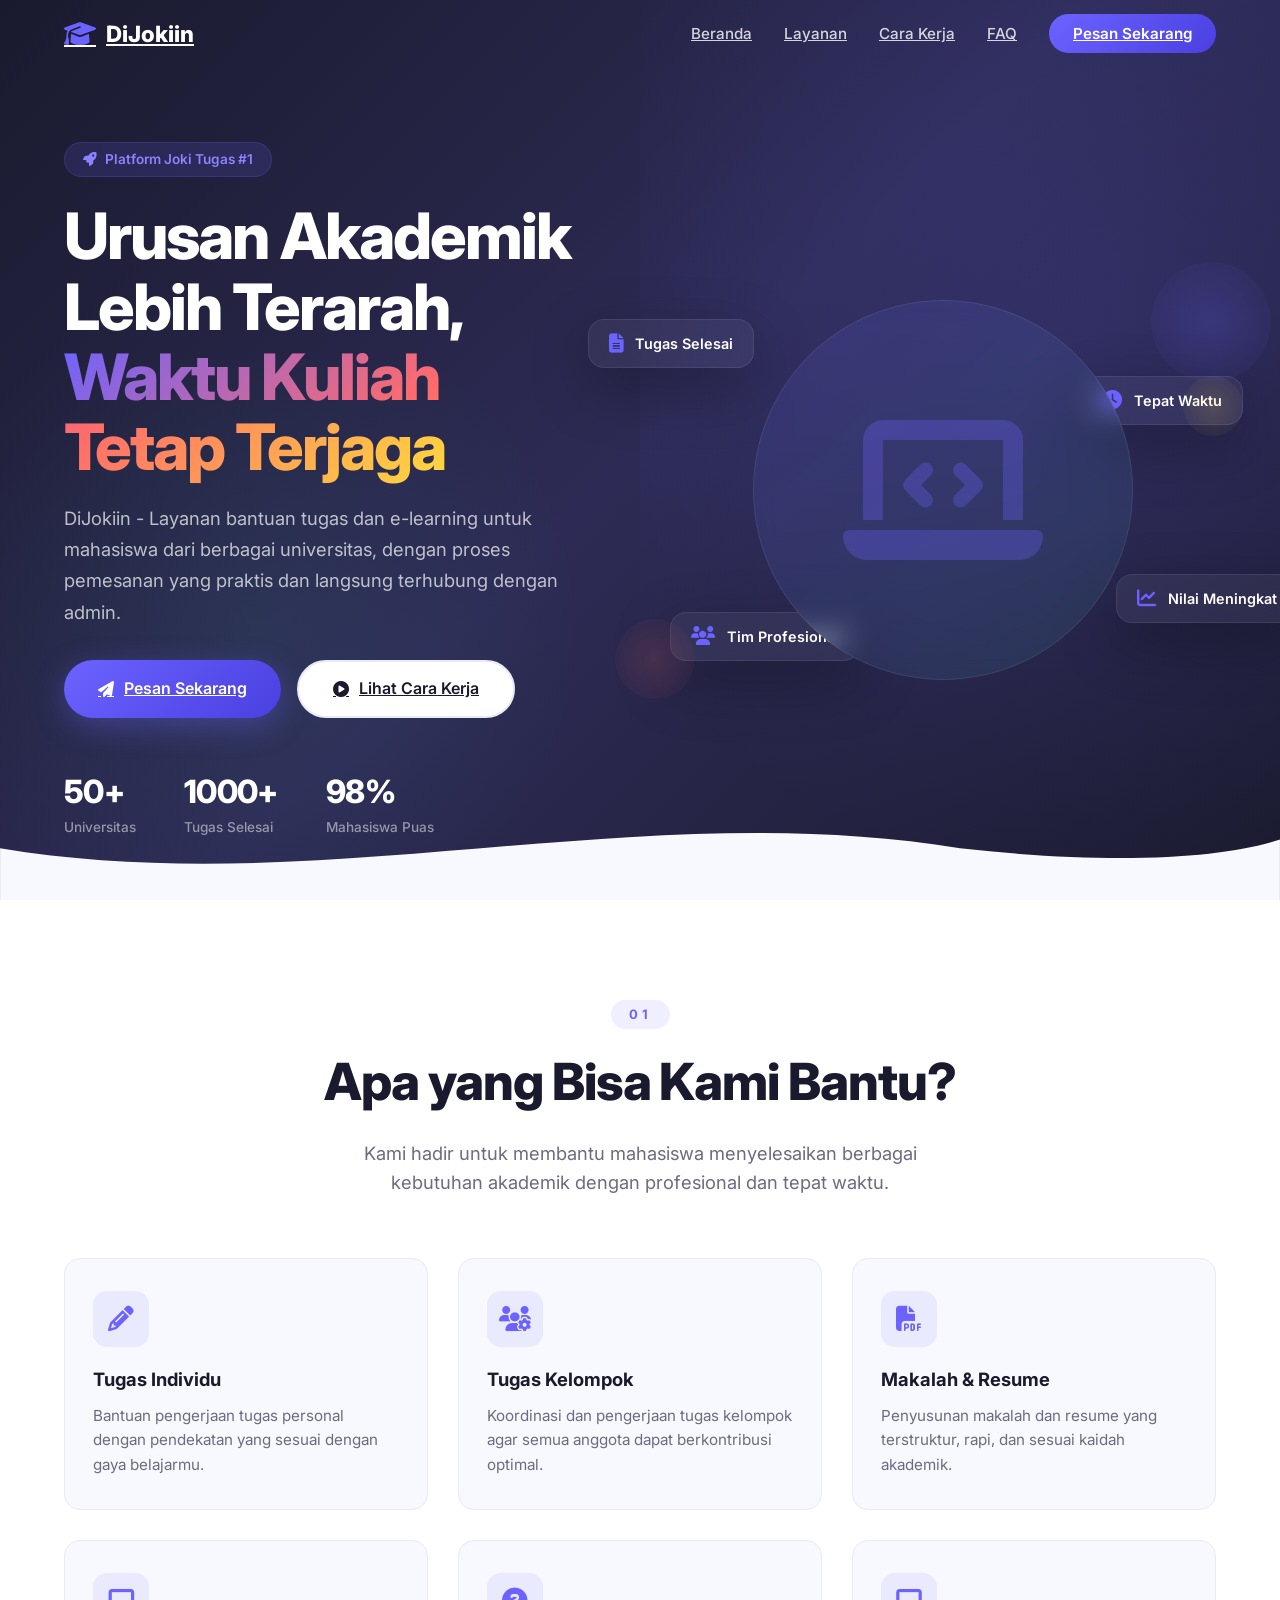
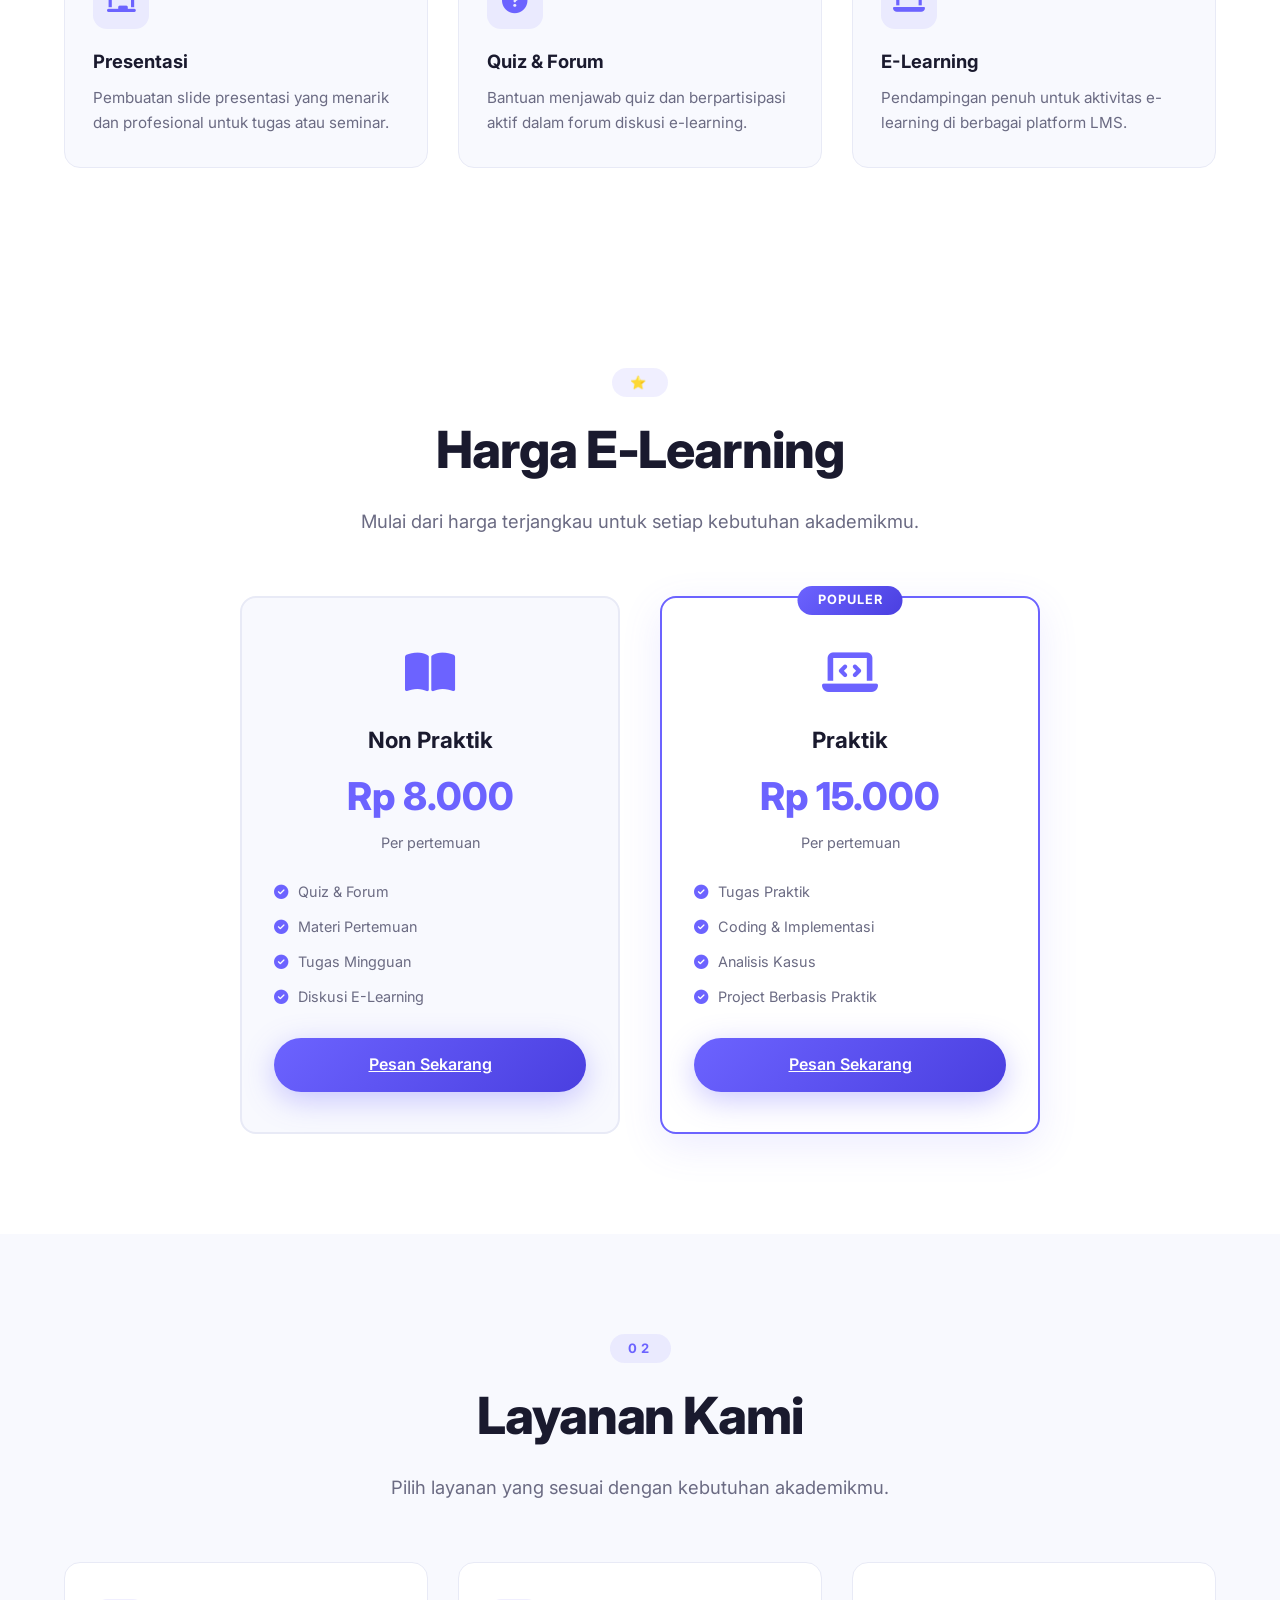
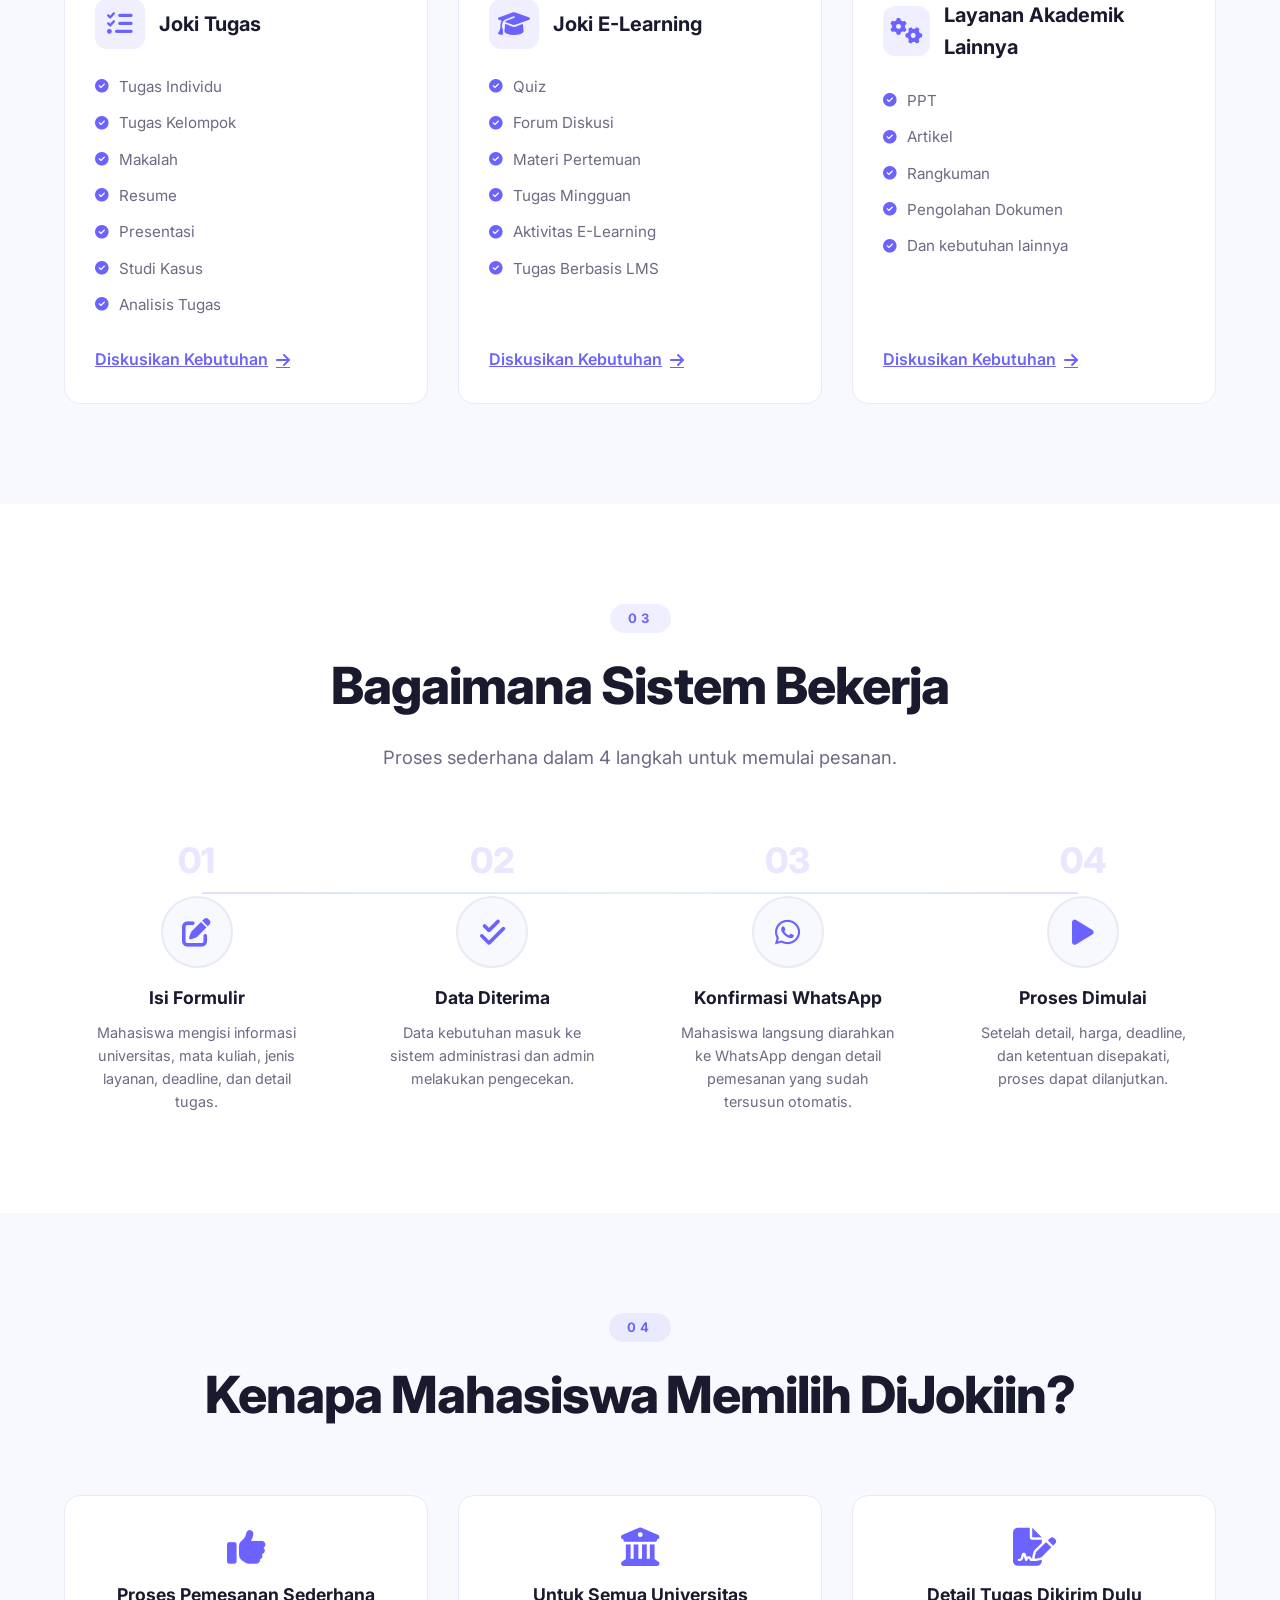
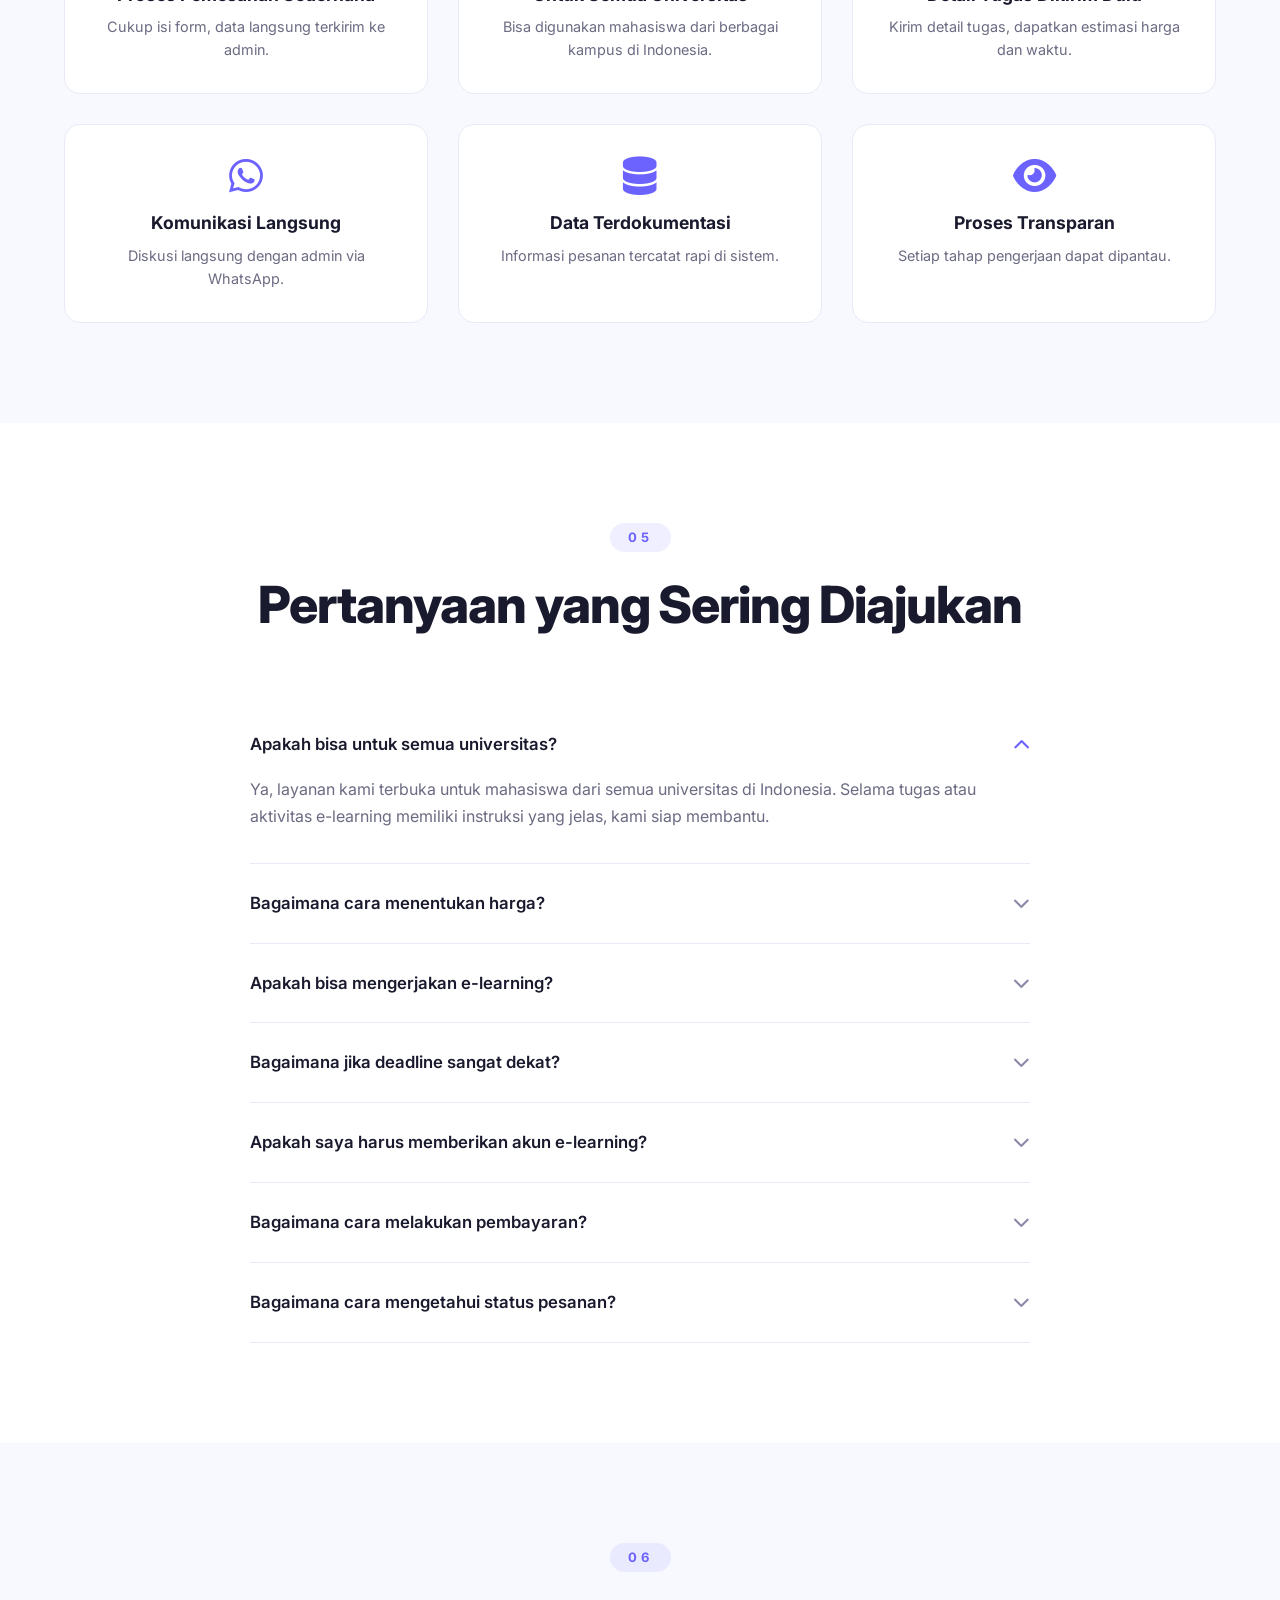
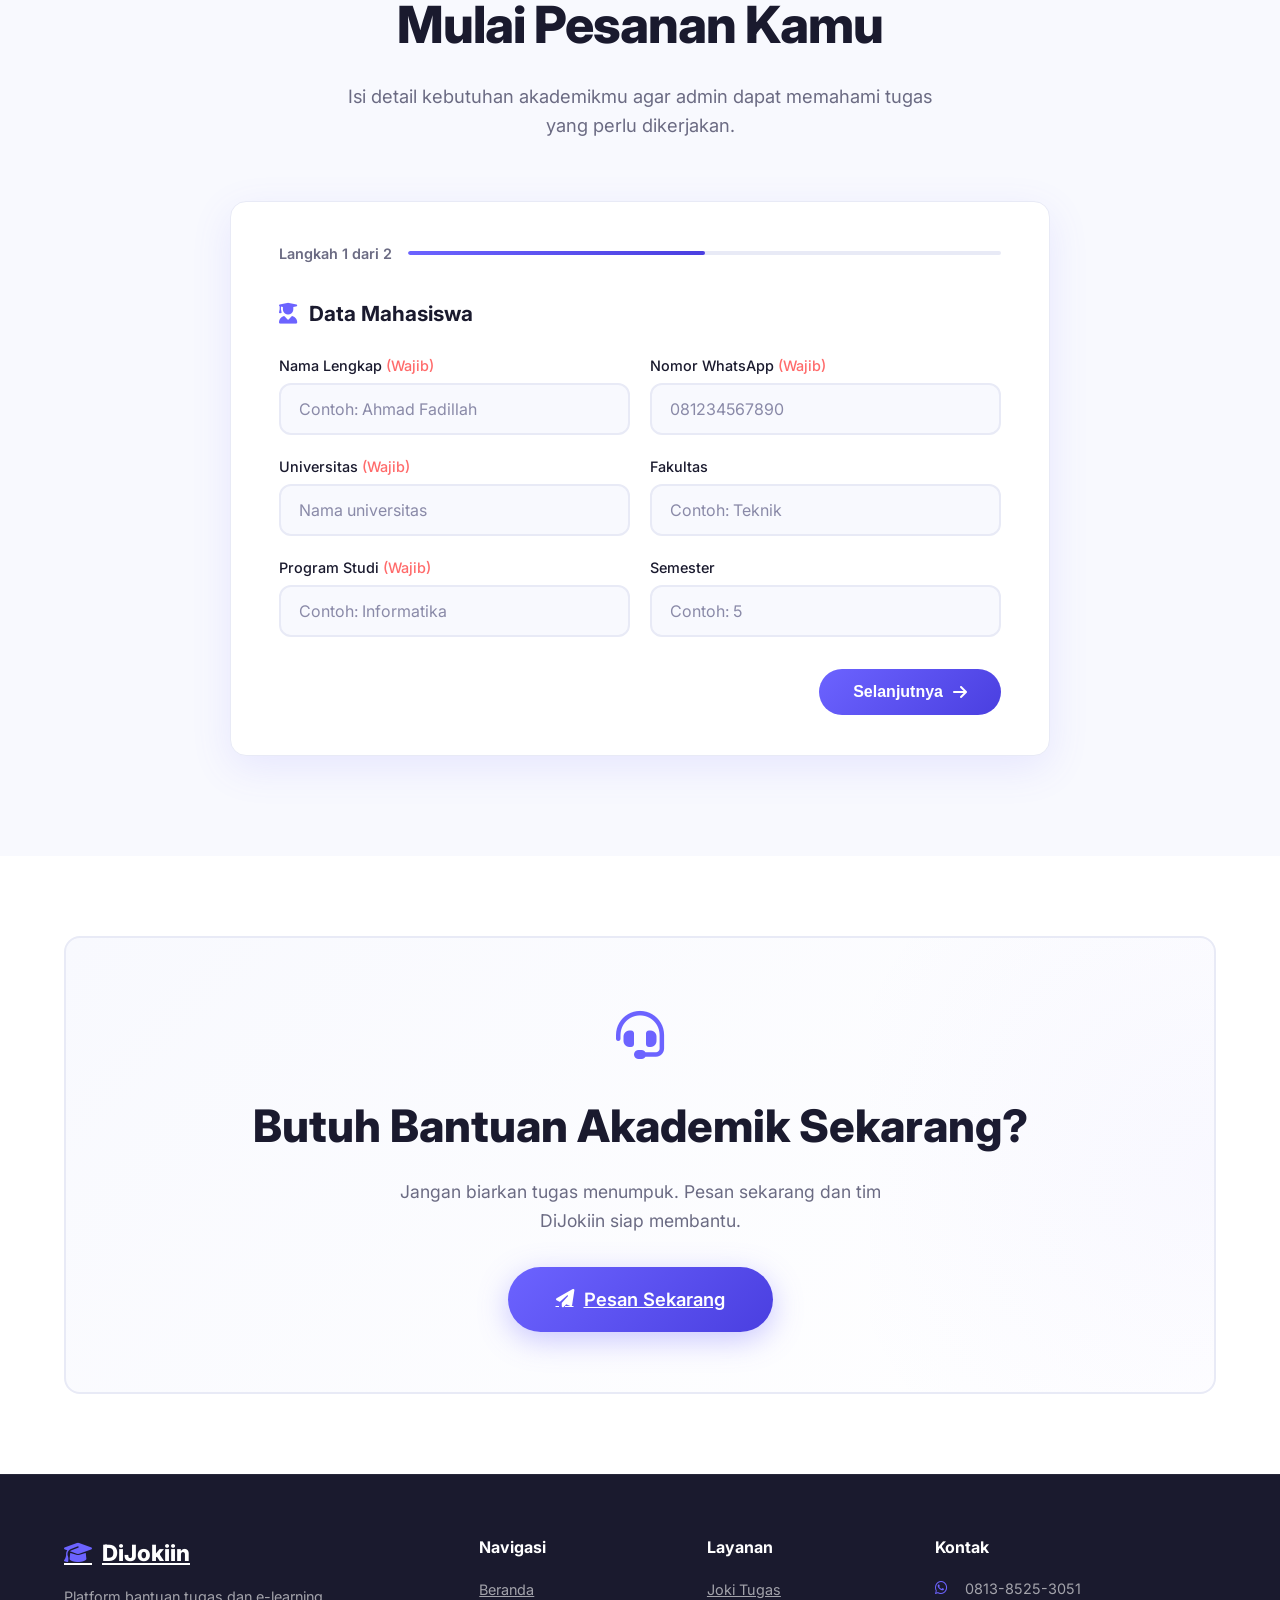
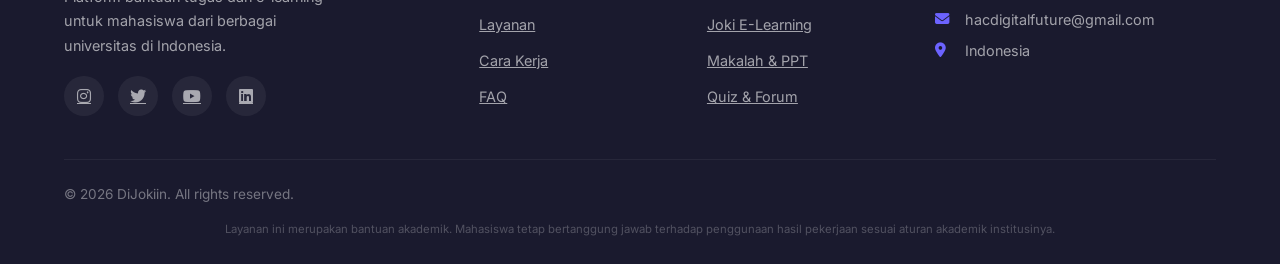
==== commit 30858b84: "update tampilan website" ====
--- a/index.html
+++ b/index.html
@@ -3,15 +3,15 @@
 <head>
     <meta charset="UTF-8" />
     <meta name="viewport" content="width=device-width, initial-scale=1.0" />
-    <title>JokiAja - Platform Bantuan Tugas & E-Learning Mahasiswa</title>
-    <meta name="description" content="JokiAja - Platform bantuan tugas kuliah dan e-learning untuk mahasiswa dari berbagai universitas di Indonesia. Proses cepat, aman, dan terpercaya." />
+    <title>DiJokiin - Platform Bantuan Tugas & E-Learning Mahasiswa</title>
+    <meta name="description" content="DiJokiin - Platform bantuan tugas kuliah dan e-learning untuk mahasiswa dari berbagai universitas di Indonesia. Proses cepat, aman, dan terpercaya." />
     <meta name="keywords" content="joki tugas, joki tugas kuliah, joki e-learning, jasa tugas kuliah, jasa joki tugas, joki tugas mahasiswa, joki e-learning mahasiswa" />
-    <meta property="og:title" content="JokiAja - Bantuan Tugas & E-Learning" />
+    <meta property="og:title" content="DiJokiin - Bantuan Tugas & E-Learning" />
     <meta property="og:description" content="Platform bantuan tugas kuliah dan e-learning untuk mahasiswa dari berbagai universitas di Indonesia." />
     <meta property="og:type" content="website" />
-    <meta property="og:url" content="https://jokiaja.net" />
+    <meta property="og:url" content="https://dijokiin.site" />
     <meta name="robots" content="index, follow" />
-    <link rel="canonical" href="https://jokiaja.net" />
+    <link rel="canonical" href="https://dijokiin.site" />
     
     <!-- Font Awesome Icons -->
     <link rel="stylesheet" href="https://cdnjs.cloudflare.com/ajax/libs/font-awesome/6.5.0/css/all.min.css" />
@@ -26,7 +26,7 @@
     <div class="nav-container">
         <a href="#" class="nav-logo">
             <i class="fas fa-graduation-cap"></i>
-            <span>JokiAja</span>
+            <span>DiJokiin</span>
         </a>
         <ul class="nav-menu" id="navMenu">
             <li><a href="#hero">Beranda</a></li>
@@ -53,7 +53,7 @@
                 <span>Waktu Kuliah Tetap Terjaga</span>
             </h1>
             <p class="hero-desc">
-                JokiAja - Layanan bantuan tugas dan e-learning untuk mahasiswa dari berbagai universitas,
+                DiJokiin - Layanan bantuan tugas dan e-learning untuk mahasiswa dari berbagai universitas,
                 dengan proses pemesanan yang praktis dan langsung terhubung dengan admin.
             </p>
             <div class="hero-buttons">
@@ -296,7 +296,7 @@
     <div class="container">
         <div class="section-header">
             <span class="section-number">04</span>
-            <h2>Kenapa Mahasiswa Memilih JokiAja?</h2>
+            <h2>Kenapa Mahasiswa Memilih DiJokiin?</h2>
         </div>
         <div class="why-grid">
             <div class="why-item">
@@ -430,19 +430,19 @@
                 <h3><i class="fas fa-user-graduate"></i> Data Mahasiswa</h3>
                 <div class="form-row">
                     <div class="form-group">
-                        <label for="nama">Nama Lengkap <span class="required">*</span></label>
+                        <label for="nama">Nama Lengkap <span class="required">(Wajib)</span></label>
                         <input type="text" id="nama" placeholder="Contoh: Ahmad Fadillah" required />
                         <div class="error-message" id="namaError"></div>
                     </div>
                     <div class="form-group">
-                        <label for="whatsapp">Nomor WhatsApp <span class="required">*</span></label>
+                        <label for="whatsapp">Nomor WhatsApp <span class="required">(Wajib)</span></label>
                         <input type="tel" id="whatsapp" placeholder="081234567890" required />
                         <div class="error-message" id="whatsappError"></div>
                     </div>
                 </div>
                 <div class="form-row">
                     <div class="form-group">
-                        <label for="universitas">Universitas <span class="required">*</span></label>
+                        <label for="universitas">Universitas <span class="required">(Wajib)</span></label>
                         <input type="text" id="universitas" placeholder="Nama universitas" required />
                         <div class="error-message" id="universitasError"></div>
                     </div>
@@ -453,7 +453,7 @@
                 </div>
                 <div class="form-row">
                     <div class="form-group">
-                        <label for="prodi">Program Studi <span class="required">*</span></label>
+                        <label for="prodi">Program Studi <span class="required">(Wajib)</span></label>
                         <input type="text" id="prodi" placeholder="Contoh: Informatika" required />
                         <div class="error-message" id="prodiError"></div>
                     </div>
@@ -472,12 +472,12 @@
                 <h3><i class="fas fa-tasks"></i> Detail Pesanan</h3>
                 <div class="form-row">
                     <div class="form-group">
-                        <label for="mataKuliah">Mata Kuliah <span class="required">*</span></label>
+                        <label for="mataKuliah">Mata Kuliah <span class="required">(Wajib)</span></label>
                         <input type="text" id="mataKuliah" placeholder="Contoh: Algoritma" required />
                         <div class="error-message" id="mataKuliahError"></div>
                     </div>
                     <div class="form-group">
-                        <label for="jenisLayanan">Jenis Layanan <span class="required">*</span></label>
+                        <label for="jenisLayanan">Jenis Layanan <span class="required">(Wajib)</span></label>
                         <select id="jenisLayanan" required>
                             <option value="" disabled selected>-- Pilih jenis layanan --</option>
                             <option value="Joki Tugas">Joki Tugas</option>
@@ -498,14 +498,14 @@
                         <input type="text" id="pertemuan" placeholder="Contoh: 7" />
                     </div>
                     <div class="form-group">
-                        <label for="deadline">Deadline <span class="required">*</span></label>
+                        <label for="deadline">Deadline <span class="required">(Wajib)</span></label>
                         <input type="date" id="deadline" required />
                         <div class="error-message" id="deadlineError"></div>
                     </div>
                 </div>
                 <div class="form-row">
                     <div class="form-group">
-                        <label for="jenisTugas">Jenis Tugas <span class="required">*</span></label>
+                        <label for="jenisTugas">Jenis Tugas <span class="required">(Wajib)</span></label>
                         <select id="jenisTugas" required>
                             <option value="" disabled selected>-- Pilih jenis tugas --</option>
                             <option value="Praktik">Praktik</option>
@@ -519,7 +519,7 @@
                     </div>
                 </div>
                 <div class="form-group">
-                    <label for="instruksi">Instruksi Tugas <span class="required">*</span></label>
+                    <label for="instruksi">Instruksi Tugas <span class="required">(Wajib)</span></label>
                     <textarea id="instruksi" rows="4" placeholder="Jelaskan detail tugas, soal, atau materi yang perlu dikerjakan..." required></textarea>
                     <div class="error-message" id="instruksiError"></div>
                 </div>
@@ -538,7 +538,7 @@
                     <h4><i class="fas fa-qrcode"></i> Pembayaran via QRIS</h4>
                     <p>Scan QRIS di bawah ini untuk melakukan pembayaran</p>
                     <div class="qris-container">
-                        <img src="assets/images/qris.jpg" alt="QRIS Pembayaran JokiAja" class="qris-image" />
+                        <img src="assets/images/qris.jpg" alt="QRIS Pembayaran DiJokiin" class="qris-image" />
                     </div>
                     <p class="qris-note">* Setelah pembayaran, konfirmasi ke admin via WhatsApp</p>
                 </div>
@@ -566,7 +566,7 @@
         <div class="cta-box">
             <div class="cta-icon"><i class="fas fa-headset"></i></div>
             <h2>Butuh Bantuan Akademik Sekarang?</h2>
-            <p>Jangan biarkan tugas menumpuk. Pesan sekarang dan tim JokiAja siap membantu.</p>
+            <p>Jangan biarkan tugas menumpuk. Pesan sekarang dan tim DiJokiin siap membantu.</p>
             <a href="#order" class="btn-primary btn-large">
                 <i class="fas fa-paper-plane"></i> Pesan Sekarang
             </a>
@@ -581,7 +581,7 @@
             <div class="footer-brand">
                 <a href="#" class="footer-logo">
                     <i class="fas fa-graduation-cap"></i>
-                    <span>JokiAja</span>
+                    <span>DiJokiin</span>
                 </a>
                 <p>Platform bantuan tugas dan e-learning untuk mahasiswa dari berbagai universitas di Indonesia.</p>
                 <div class="footer-social">
@@ -617,7 +617,7 @@
             </div>
         </div>
         <div class="footer-bottom">
-            <p>&copy; 2026 JokiAja. All rights reserved.</p>
+            <p>&copy; 2026 DiJokiin. All rights reserved.</p>
             <p class="disclaimer">
                 <small>Layanan ini merupakan bantuan akademik. Mahasiswa tetap bertanggung jawab terhadap penggunaan hasil pekerjaan sesuai aturan akademik institusinya.</small>
             </p>
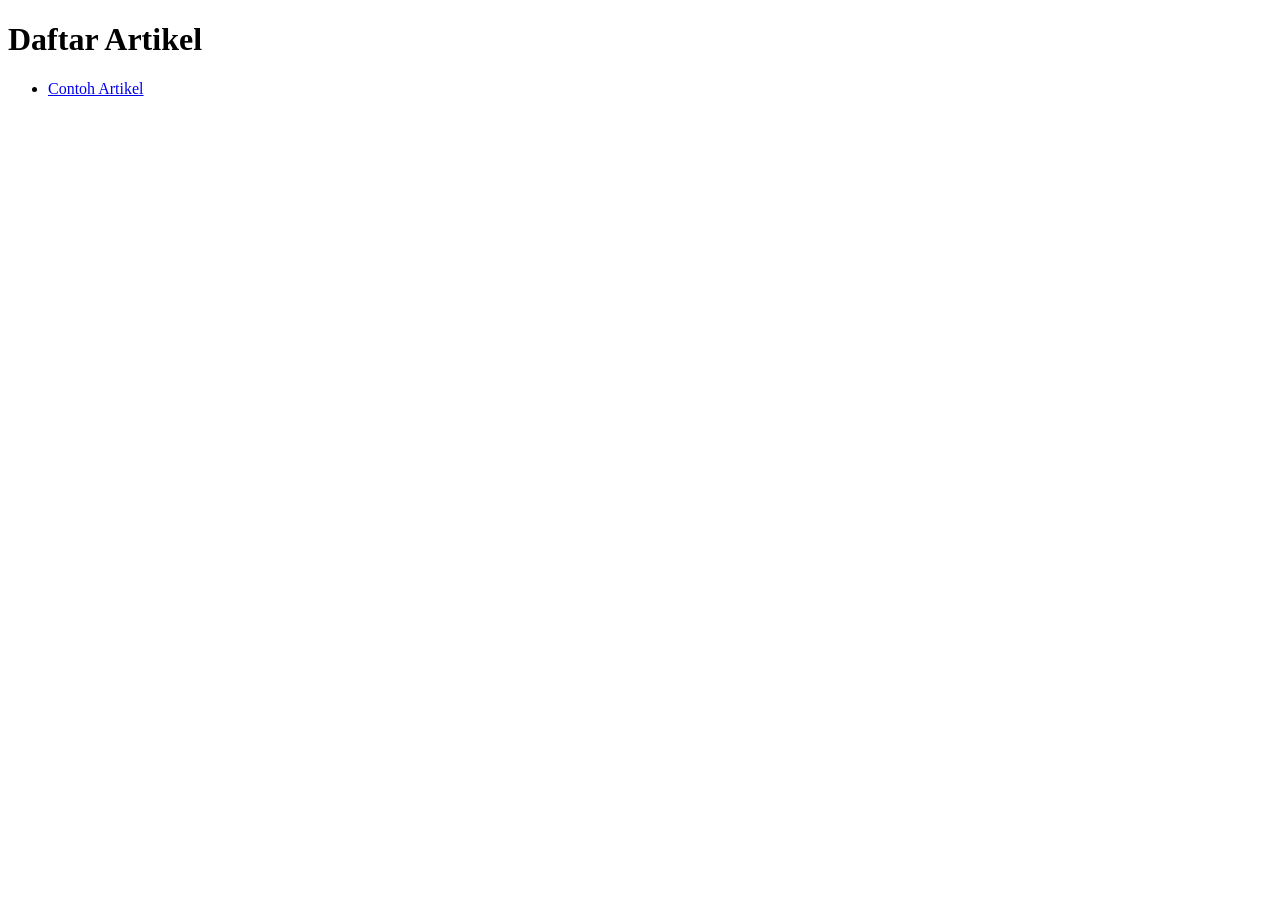
==== commit a307bc0a: "Generate articles from WordPress" ====
--- a/index.html
+++ b/index.html
@@ -3,629 +3,12 @@
 <head>
     <meta charset="UTF-8" />
     <meta name="viewport" content="width=device-width, initial-scale=1.0" />
-    <title>DiJokiin - Platform Bantuan Tugas & E-Learning Mahasiswa</title>
-    <meta name="description" content="DiJokiin - Platform bantuan tugas kuliah dan e-learning untuk mahasiswa dari berbagai universitas di Indonesia. Proses cepat, aman, dan terpercaya." />
-    <meta name="keywords" content="joki tugas, joki tugas kuliah, joki e-learning, jasa tugas kuliah, jasa joki tugas, joki tugas mahasiswa, joki e-learning mahasiswa" />
-    <meta property="og:title" content="DiJokiin - Bantuan Tugas & E-Learning" />
-    <meta property="og:description" content="Platform bantuan tugas kuliah dan e-learning untuk mahasiswa dari berbagai universitas di Indonesia." />
-    <meta property="og:type" content="website" />
-    <meta property="og:url" content="https://dijokiin.site" />
-    <meta name="robots" content="index, follow" />
-    <link rel="canonical" href="https://dijokiin.site" />
-    
-    <!-- Font Awesome Icons -->
-    <link rel="stylesheet" href="https://cdnjs.cloudflare.com/ajax/libs/font-awesome/6.5.0/css/all.min.css" />
-    <!-- Google Fonts -->
-    <link href="https://fonts.googleapis.com/css2?family=Inter:wght@300;400;500;600;700;800;900&display=swap" rel="stylesheet" />
-    <link rel="stylesheet" href="css/style.css" />
+    <title>Daftar Artikel - JokiAja</title>
 </head>
 <body>
-
-<!-- ==================== NAVIGATION ==================== -->
-<nav class="navbar" id="navbar">
-    <div class="nav-container">
-        <a href="#" class="nav-logo">
-            <i class="fas fa-graduation-cap"></i>
-            <span>DiJokiin</span>
-        </a>
-        <ul class="nav-menu" id="navMenu">
-            <li><a href="#hero">Beranda</a></li>
-            <li><a href="#services">Layanan</a></li>
-            <li><a href="#how-it-works">Cara Kerja</a></li>
-            <li><a href="#faq">FAQ</a></li>
-            <li><a href="#order" class="nav-cta">Pesan Sekarang</a></li>
-        </ul>
-        <div class="nav-toggle" id="navToggle">
-            <i class="fas fa-bars"></i>
-        </div>
-    </div>
-</nav>
-
-<!-- ==================== HERO SECTION ==================== -->
-<section id="hero" class="hero">
-    <div class="hero-container">
-        <div class="hero-content">
-            <div class="hero-badge">
-                <i class="fas fa-rocket"></i> Platform Joki Tugas #1
-            </div>
-            <h1 class="hero-title">
-                Urusan Akademik Lebih Terarah,<br />
-                <span>Waktu Kuliah Tetap Terjaga</span>
-            </h1>
-            <p class="hero-desc">
-                DiJokiin - Layanan bantuan tugas dan e-learning untuk mahasiswa dari berbagai universitas,
-                dengan proses pemesanan yang praktis dan langsung terhubung dengan admin.
-            </p>
-            <div class="hero-buttons">
-                <a href="#order" class="btn-primary">
-                    <i class="fas fa-paper-plane"></i> Pesan Sekarang
-                </a>
-                <a href="#how-it-works" class="btn-secondary">
-                    <i class="fas fa-play-circle"></i> Lihat Cara Kerja
-                </a>
-            </div>
-            <div class="hero-stats">
-                <div class="stat-item">
-                    <span class="stat-number" id="statUniv">50+</span>
-                    <span class="stat-label">Universitas</span>
-                </div>
-                <div class="stat-item">
-                    <span class="stat-number" id="statTasks">1000+</span>
-                    <span class="stat-label">Tugas Selesai</span>
-                </div>
-                <div class="stat-item">
-                    <span class="stat-number" id="statHappy">98%</span>
-                    <span class="stat-label">Mahasiswa Puas</span>
-                </div>
-            </div>
-        </div>
-        <div class="hero-visual">
-            <div class="floating-card card1">
-                <i class="fas fa-file-alt"></i>
-                <span>Tugas Selesai</span>
-            </div>
-            <div class="floating-card card2">
-                <i class="fas fa-chart-line"></i>
-                <span>Nilai Meningkat</span>
-            </div>
-            <div class="floating-card card3">
-                <i class="fas fa-users"></i>
-                <span>Tim Profesional</span>
-            </div>
-            <div class="floating-card card4">
-                <i class="fas fa-clock"></i>
-                <span>Tepat Waktu</span>
-            </div>
-            <div class="hero-illustration">
-                <div class="illustration-bg">
-                    <i class="fas fa-laptop-code"></i>
-                </div>
-                <div class="orb orb1"></div>
-                <div class="orb orb2"></div>
-                <div class="orb orb3"></div>
-            </div>
-        </div>
-    </div>
-    <div class="hero-wave">
-        <svg viewBox="0 0 1440 120" xmlns="http://www.w3.org/2000/svg">
-            <path d="M0,60 C360,120 720,0 1080,60 C1260,80 1380,70 1440,50 L1440,120 L0,120Z" fill="#f8f9fe"/>
-        </svg>
-    </div>
-</section>
-
-<!-- ==================== EDUCATIONAL SECTION ==================== -->
-<section id="education" class="education">
-    <div class="container">
-        <div class="section-header">
-            <span class="section-number">01</span>
-            <h2>Apa yang Bisa Kami Bantu?</h2>
-            <p>Kami hadir untuk membantu mahasiswa menyelesaikan berbagai kebutuhan akademik dengan profesional dan tepat waktu.</p>
-        </div>
-        <div class="education-grid">
-            <div class="edu-item">
-                <div class="edu-icon"><i class="fas fa-pencil-alt"></i></div>
-                <h3>Tugas Individu</h3>
-                <p>Bantuan pengerjaan tugas personal dengan pendekatan yang sesuai dengan gaya belajarmu.</p>
-            </div>
-            <div class="edu-item">
-                <div class="edu-icon"><i class="fas fa-users-cog"></i></div>
-                <h3>Tugas Kelompok</h3>
-                <p>Koordinasi dan pengerjaan tugas kelompok agar semua anggota dapat berkontribusi optimal.</p>
-            </div>
-            <div class="edu-item">
-                <div class="edu-icon"><i class="fas fa-file-pdf"></i></div>
-                <h3>Makalah & Resume</h3>
-                <p>Penyusunan makalah dan resume yang terstruktur, rapi, dan sesuai kaidah akademik.</p>
-            </div>
-            <div class="edu-item">
-                <div class="edu-icon"><i class="fas fa-chalkboard"></i></div>
-                <h3>Presentasi</h3>
-                <p>Pembuatan slide presentasi yang menarik dan profesional untuk tugas atau seminar.</p>
-            </div>
-            <div class="edu-item">
-                <div class="edu-icon"><i class="fas fa-question-circle"></i></div>
-                <h3>Quiz & Forum</h3>
-                <p>Bantuan menjawab quiz dan berpartisipasi aktif dalam forum diskusi e-learning.</p>
-            </div>
-            <div class="edu-item">
-                <div class="edu-icon"><i class="fas fa-laptop"></i></div>
-                <h3>E-Learning</h3>
-                <p>Pendampingan penuh untuk aktivitas e-learning di berbagai platform LMS.</p>
-            </div>
-        </div>
-    </div>
-</section>
-
-<!-- ==================== PRICING SECTION ==================== -->
-<section id="pricing" class="pricing">
-    <div class="container">
-        <div class="section-header">
-            <span class="section-number">⭐</span>
-            <h2>Harga E-Learning</h2>
-            <p>Mulai dari harga terjangkau untuk setiap kebutuhan akademikmu.</p>
-        </div>
-        <div class="pricing-grid">
-            <div class="pricing-card">
-                <div class="pricing-icon"><i class="fas fa-book-open"></i></div>
-                <h3>Non Praktik</h3>
-                <div class="pricing-price">Rp 8.000</div>
-                <p class="pricing-desc">Per pertemuan</p>
-                <ul>
-                    <li><i class="fas fa-check-circle"></i> Quiz & Forum</li>
-                    <li><i class="fas fa-check-circle"></i> Materi Pertemuan</li>
-                    <li><i class="fas fa-check-circle"></i> Tugas Mingguan</li>
-                    <li><i class="fas fa-check-circle"></i> Diskusi E-Learning</li>
-                </ul>
-                <a href="#order" class="btn-primary pricing-btn">Pesan Sekarang</a>
-            </div>
-            <div class="pricing-card featured">
-                <div class="pricing-badge">Populer</div>
-                <div class="pricing-icon"><i class="fas fa-laptop-code"></i></div>
-                <h3>Praktik</h3>
-                <div class="pricing-price">Rp 15.000</div>
-                <p class="pricing-desc">Per pertemuan</p>
-                <ul>
-                    <li><i class="fas fa-check-circle"></i> Tugas Praktik</li>
-                    <li><i class="fas fa-check-circle"></i> Coding & Implementasi</li>
-                    <li><i class="fas fa-check-circle"></i> Analisis Kasus</li>
-                    <li><i class="fas fa-check-circle"></i> Project Berbasis Praktik</li>
-                </ul>
-                <a href="#order" class="btn-primary pricing-btn">Pesan Sekarang</a>
-            </div>
-        </div>
-    </div>
-</section>
-
-<!-- ==================== SERVICES SECTION ==================== -->
-<section id="services" class="services">
-    <div class="container">
-        <div class="section-header">
-            <span class="section-number">02</span>
-            <h2>Layanan Kami</h2>
-            <p>Pilih layanan yang sesuai dengan kebutuhan akademikmu.</p>
-        </div>
-        <div class="services-grid">
-            <div class="service-card">
-                <div class="service-header">
-                    <div class="service-icon-bg"><i class="fas fa-tasks"></i></div>
-                    <h3>Joki Tugas</h3>
-                </div>
-                <ul>
-                    <li><i class="fas fa-check-circle"></i> Tugas Individu</li>
-                    <li><i class="fas fa-check-circle"></i> Tugas Kelompok</li>
-                    <li><i class="fas fa-check-circle"></i> Makalah</li>
-                    <li><i class="fas fa-check-circle"></i> Resume</li>
-                    <li><i class="fas fa-check-circle"></i> Presentasi</li>
-                    <li><i class="fas fa-check-circle"></i> Studi Kasus</li>
-                    <li><i class="fas fa-check-circle"></i> Analisis Tugas</li>
-                </ul>
-                <a href="#order" class="service-cta">Diskusikan Kebutuhan <i class="fas fa-arrow-right"></i></a>
-            </div>
-            <div class="service-card">
-                <div class="service-header">
-                    <div class="service-icon-bg"><i class="fas fa-graduation-cap"></i></div>
-                    <h3>Joki E-Learning</h3>
-                </div>
-                <ul>
-                    <li><i class="fas fa-check-circle"></i> Quiz</li>
-                    <li><i class="fas fa-check-circle"></i> Forum Diskusi</li>
-                    <li><i class="fas fa-check-circle"></i> Materi Pertemuan</li>
-                    <li><i class="fas fa-check-circle"></i> Tugas Mingguan</li>
-                    <li><i class="fas fa-check-circle"></i> Aktivitas E-Learning</li>
-                    <li><i class="fas fa-check-circle"></i> Tugas Berbasis LMS</li>
-                </ul>
-                <a href="#order" class="service-cta">Diskusikan Kebutuhan <i class="fas fa-arrow-right"></i></a>
-            </div>
-            <div class="service-card">
-                <div class="service-header">
-                    <div class="service-icon-bg"><i class="fas fa-cogs"></i></div>
-                    <h3>Layanan Akademik Lainnya</h3>
-                </div>
-                <ul>
-                    <li><i class="fas fa-check-circle"></i> PPT</li>
-                    <li><i class="fas fa-check-circle"></i> Artikel</li>
-                    <li><i class="fas fa-check-circle"></i> Rangkuman</li>
-                    <li><i class="fas fa-check-circle"></i> Pengolahan Dokumen</li>
-                    <li><i class="fas fa-check-circle"></i> Dan kebutuhan lainnya</li>
-                </ul>
-                <a href="#order" class="service-cta">Diskusikan Kebutuhan <i class="fas fa-arrow-right"></i></a>
-            </div>
-        </div>
-    </div>
-</section>
-
-<!-- ==================== HOW IT WORKS ==================== -->
-<section id="how-it-works" class="how-it-works">
-    <div class="container">
-        <div class="section-header">
-            <span class="section-number">03</span>
-            <h2>Bagaimana Sistem Bekerja</h2>
-            <p>Proses sederhana dalam 4 langkah untuk memulai pesanan.</p>
-        </div>
-        <div class="steps">
-            <div class="step">
-                <div class="step-number">01</div>
-                <div class="step-icon"><i class="fas fa-edit"></i></div>
-                <h3>Isi Formulir</h3>
-                <p>Mahasiswa mengisi informasi universitas, mata kuliah, jenis layanan, deadline, dan detail tugas.</p>
-            </div>
-            <div class="step">
-                <div class="step-number">02</div>
-                <div class="step-icon"><i class="fas fa-check-double"></i></div>
-                <h3>Data Diterima</h3>
-                <p>Data kebutuhan masuk ke sistem administrasi dan admin melakukan pengecekan.</p>
-            </div>
-            <div class="step">
-                <div class="step-number">03</div>
-                <div class="step-icon"><i class="fab fa-whatsapp"></i></div>
-                <h3>Konfirmasi WhatsApp</h3>
-                <p>Mahasiswa langsung diarahkan ke WhatsApp dengan detail pemesanan yang sudah tersusun otomatis.</p>
-            </div>
-            <div class="step">
-                <div class="step-number">04</div>
-                <div class="step-icon"><i class="fas fa-play"></i></div>
-                <h3>Proses Dimulai</h3>
-                <p>Setelah detail, harga, deadline, dan ketentuan disepakati, proses dapat dilanjutkan.</p>
-            </div>
-        </div>
-    </div>
-</section>
-
-<!-- ==================== WHY US / TRUST ==================== -->
-<section id="why-us" class="why-us">
-    <div class="container">
-        <div class="section-header">
-            <span class="section-number">04</span>
-            <h2>Kenapa Mahasiswa Memilih DiJokiin?</h2>
-        </div>
-        <div class="why-grid">
-            <div class="why-item">
-                <i class="fas fa-thumbs-up"></i>
-                <h3>Proses Pemesanan Sederhana</h3>
-                <p>Cukup isi form, data langsung terkirim ke admin.</p>
-            </div>
-            <div class="why-item">
-                <i class="fas fa-university"></i>
-                <h3>Untuk Semua Universitas</h3>
-                <p>Bisa digunakan mahasiswa dari berbagai kampus di Indonesia.</p>
-            </div>
-            <div class="why-item">
-                <i class="fas fa-file-signature"></i>
-                <h3>Detail Tugas Dikirim Dulu</h3>
-                <p>Kirim detail tugas, dapatkan estimasi harga dan waktu.</p>
-            </div>
-            <div class="why-item">
-                <i class="fab fa-whatsapp"></i>
-                <h3>Komunikasi Langsung</h3>
-                <p>Diskusi langsung dengan admin via WhatsApp.</p>
-            </div>
-            <div class="why-item">
-                <i class="fas fa-database"></i>
-                <h3>Data Terdokumentasi</h3>
-                <p>Informasi pesanan tercatat rapi di sistem.</p>
-            </div>
-            <div class="why-item">
-                <i class="fas fa-eye"></i>
-                <h3>Proses Transparan</h3>
-                <p>Setiap tahap pengerjaan dapat dipantau.</p>
-            </div>
-        </div>
-    </div>
-</section>
-
-<!-- ==================== FAQ ==================== -->
-<section id="faq" class="faq">
-    <div class="container">
-        <div class="section-header">
-            <span class="section-number">05</span>
-            <h2>Pertanyaan yang Sering Diajukan</h2>
-        </div>
-        <div class="faq-list">
-            <div class="faq-item active">
-                <div class="faq-question">
-                    <span>Apakah bisa untuk semua universitas?</span>
-                    <i class="fas fa-chevron-down"></i>
-                </div>
-                <div class="faq-answer">
-                    <p>Ya, layanan kami terbuka untuk mahasiswa dari semua universitas di Indonesia. Selama tugas atau aktivitas e-learning memiliki instruksi yang jelas, kami siap membantu.</p>
-                </div>
-            </div>
-            <div class="faq-item">
-                <div class="faq-question">
-                    <span>Bagaimana cara menentukan harga?</span>
-                    <i class="fas fa-chevron-down"></i>
-                </div>
-                <div class="faq-answer">
-                    <p>Harga ditentukan berdasarkan tingkat kesulitan, deadline, jenis layanan, dan jumlah halaman atau soal. Estimasi harga akan diberikan setelah admin mengecek detail tugas.</p>
-                </div>
-            </div>
-            <div class="faq-item">
-                <div class="faq-question">
-                    <span>Apakah bisa mengerjakan e-learning?</span>
-                    <i class="fas fa-chevron-down"></i>
-                </div>
-                <div class="faq-answer">
-                    <p>Tentu, kami mendukung berbagai platform e-learning seperti Google Classroom, Moodle, dan sistem LMS lainnya. Bantuan mencakup quiz, forum, tugas mingguan, dan materi pertemuan.</p>
-                </div>
-            </div>
-            <div class="faq-item">
-                <div class="faq-question">
-                    <span>Bagaimana jika deadline sangat dekat?</span>
-                    <i class="fas fa-chevron-down"></i>
-                </div>
-                <div class="faq-answer">
-                    <p>Kami tetap dapat membantu dengan estimasi waktu yang lebih cepat, namun akan ada penyesuaian biaya tergantung urgensi dan kompleksitas tugas.</p>
-                </div>
-            </div>
-            <div class="faq-item">
-                <div class="faq-question">
-                    <span>Apakah saya harus memberikan akun e-learning?</span>
-                    <i class="fas fa-chevron-down"></i>
-                </div>
-                <div class="faq-answer">
-                    <p>Untuk beberapa layanan e-learning, kami memerlukan akses ke akun. Namun, Anda tidak perlu memberikan password - kami menggunakan metode akses sementara atau berbagi layar jika diperlukan.</p>
-                </div>
-            </div>
-            <div class="faq-item">
-                <div class="faq-question">
-                    <span>Bagaimana cara melakukan pembayaran?</span>
-                    <i class="fas fa-chevron-down"></i>
-                </div>
-                <div class="faq-answer">
-                    <p>Pembayaran dapat dilakukan melalui transfer bank atau e-wallet yang tersedia. Detail pembayaran akan diberikan setelah kesepakatan harga dan pengerjaan.</p>
-                </div>
-            </div>
-            <div class="faq-item">
-                <div class="faq-question">
-                    <span>Bagaimana cara mengetahui status pesanan?</span>
-                    <i class="fas fa-chevron-down"></i>
-                </div>
-                <div class="faq-answer">
-                    <p>Status pesanan dapat dipantau melalui komunikasi WhatsApp dengan admin. Kami juga akan memberikan update berkala terkait pengerjaan tugas Anda.</p>
-                </div>
-            </div>
-        </div>
-    </div>
-</section>
-
-<!-- ==================== ORDER FORM ==================== -->
-<section id="order" class="order">
-    <div class="container">
-        <div class="section-header">
-            <span class="section-number">06</span>
-            <h2>Mulai Pesanan Kamu</h2>
-            <p>Isi detail kebutuhan akademikmu agar admin dapat memahami tugas yang perlu dikerjakan.</p>
-        </div>
-        <form id="orderForm" class="order-form" enctype="multipart/form-data">
-            <!-- Step Indicator -->
-            <div class="form-step-indicator">
-                <span class="step-label" id="stepLabel">Langkah 1 dari 2</span>
-                <div class="step-bar">
-                    <div class="step-progress" id="stepProgress" style="width: 50%;"></div>
-                </div>
-            </div>
-
-            <!-- STEP 1: Data Mahasiswa -->
-            <div class="form-step" id="step1">
-                <h3><i class="fas fa-user-graduate"></i> Data Mahasiswa</h3>
-                <div class="form-row">
-                    <div class="form-group">
-                        <label for="nama">Nama Lengkap <span class="required">(Wajib)</span></label>
-                        <input type="text" id="nama" placeholder="Contoh: Ahmad Fadillah" required />
-                        <div class="error-message" id="namaError"></div>
-                    </div>
-                    <div class="form-group">
-                        <label for="whatsapp">Nomor WhatsApp <span class="required">(Wajib)</span></label>
-                        <input type="tel" id="whatsapp" placeholder="081234567890" required />
-                        <div class="error-message" id="whatsappError"></div>
-                    </div>
-                </div>
-                <div class="form-row">
-                    <div class="form-group">
-                        <label for="universitas">Universitas <span class="required">(Wajib)</span></label>
-                        <input type="text" id="universitas" placeholder="Nama universitas" required />
-                        <div class="error-message" id="universitasError"></div>
-                    </div>
-                    <div class="form-group">
-                        <label for="fakultas">Fakultas</label>
-                        <input type="text" id="fakultas" placeholder="Contoh: Teknik" />
-                    </div>
-                </div>
-                <div class="form-row">
-                    <div class="form-group">
-                        <label for="prodi">Program Studi <span class="required">(Wajib)</span></label>
-                        <input type="text" id="prodi" placeholder="Contoh: Informatika" required />
-                        <div class="error-message" id="prodiError"></div>
-                    </div>
-                    <div class="form-group">
-                        <label for="semester">Semester</label>
-                        <input type="text" id="semester" placeholder="Contoh: 5" />
-                    </div>
-                </div>
-                <div class="form-actions">
-                    <button type="button" class="btn-next" id="toStep2">Selanjutnya <i class="fas fa-arrow-right"></i></button>
-                </div>
-            </div>
-
-            <!-- STEP 2: Detail Pesanan -->
-            <div class="form-step" id="step2" style="display:none;">
-                <h3><i class="fas fa-tasks"></i> Detail Pesanan</h3>
-                <div class="form-row">
-                    <div class="form-group">
-                        <label for="mataKuliah">Mata Kuliah <span class="required">(Wajib)</span></label>
-                        <input type="text" id="mataKuliah" placeholder="Contoh: Algoritma" required />
-                        <div class="error-message" id="mataKuliahError"></div>
-                    </div>
-                    <div class="form-group">
-                        <label for="jenisLayanan">Jenis Layanan <span class="required">(Wajib)</span></label>
-                        <select id="jenisLayanan" required>
-                            <option value="" disabled selected>-- Pilih jenis layanan --</option>
-                            <option value="Joki Tugas">Joki Tugas</option>
-                            <option value="Joki E-Learning">Joki E-Learning</option>
-                            <option value="Makalah">Makalah</option>
-                            <option value="PPT">PPT</option>
-                            <option value="Quiz">Quiz</option>
-                            <option value="Forum Diskusi">Forum Diskusi</option>
-                            <option value="Tugas Mingguan">Tugas Mingguan</option>
-                            <option value="Lainnya">Lainnya</option>
-                        </select>
-                        <div class="error-message" id="jenisLayananError"></div>
-                    </div>
-                </div>
-                <div class="form-row">
-                    <div class="form-group">
-                        <label for="pertemuan">Pertemuan ke-</label>
-                        <input type="text" id="pertemuan" placeholder="Contoh: 7" />
-                    </div>
-                    <div class="form-group">
-                        <label for="deadline">Deadline <span class="required">(Wajib)</span></label>
-                        <input type="date" id="deadline" required />
-                        <div class="error-message" id="deadlineError"></div>
-                    </div>
-                </div>
-                <div class="form-row">
-                    <div class="form-group">
-                        <label for="jenisTugas">Jenis Tugas <span class="required">(Wajib)</span></label>
-                        <select id="jenisTugas" required>
-                            <option value="" disabled selected>-- Pilih jenis tugas --</option>
-                            <option value="Praktik">Praktik</option>
-                            <option value="Non Praktik">Non Praktik</option>
-                        </select>
-                        <div class="error-message" id="jenisTugasError"></div>
-                    </div>
-                    <div class="form-group">
-                        <label for="linkElearning">Link E-Learning (jika ada)</label>
-                        <input type="url" id="linkElearning" placeholder="https://..." />
-                    </div>
-                </div>
-                <div class="form-group">
-                    <label for="instruksi">Instruksi Tugas <span class="required">(Wajib)</span></label>
-                    <textarea id="instruksi" rows="4" placeholder="Jelaskan detail tugas, soal, atau materi yang perlu dikerjakan..." required></textarea>
-                    <div class="error-message" id="instruksiError"></div>
-                </div>
-                <div class="form-group">
-                    <label for="catatan">Catatan Tambahan</label>
-                    <textarea id="catatan" rows="2" placeholder="Informasi tambahan yang perlu diketahui admin..."></textarea>
-                </div>
-                <div class="form-group">
-                    <label for="fileUpload">Upload File Pendukung (PDF, DOC, PPT, JPG, ZIP)</label>
-                    <input type="file" id="fileUpload" accept=".pdf,.doc,.docx,.ppt,.pptx,.jpg,.jpeg,.png,.zip" />
-                    <small>Maksimal 10MB.</small>
-                </div>
-
-                <!-- QRIS PAYMENT SECTION -->
-                <div class="qris-section">
-                    <h4><i class="fas fa-qrcode"></i> Pembayaran via QRIS</h4>
-                    <p>Scan QRIS di bawah ini untuk melakukan pembayaran</p>
-                    <div class="qris-container">
-                        <img src="assets/images/qris.jpg" alt="QRIS Pembayaran DiJokiin" class="qris-image" />
-                    </div>
-                    <p class="qris-note">* Setelah pembayaran, konfirmasi ke admin via WhatsApp</p>
-                </div>
-
-                <!-- Honeypot field -->
-                <div class="honeypot" style="display:none;">
-                    <label for="website">Website</label>
-                    <input type="text" id="website" name="website" />
-                </div>
-                <div class="form-actions">
-                    <button type="button" class="btn-back" id="toStep1"><i class="fas fa-arrow-left"></i> Kembali</button>
-                    <button type="submit" class="btn-submit" id="submitBtn">
-                        <i class="fas fa-paper-plane"></i> Kirim Pesanan
-                    </button>
-                </div>
-                <div id="formStatus" class="form-status"></div>
-            </div>
-        </form>
-    </div>
-</section>
-
-<!-- ==================== FINAL CTA ==================== -->
-<section id="final-cta" class="final-cta">
-    <div class="container">
-        <div class="cta-box">
-            <div class="cta-icon"><i class="fas fa-headset"></i></div>
-            <h2>Butuh Bantuan Akademik Sekarang?</h2>
-            <p>Jangan biarkan tugas menumpuk. Pesan sekarang dan tim DiJokiin siap membantu.</p>
-            <a href="#order" class="btn-primary btn-large">
-                <i class="fas fa-paper-plane"></i> Pesan Sekarang
-            </a>
-        </div>
-    </div>
-</section>
-
-<!-- ==================== FOOTER ==================== -->
-<footer class="footer">
-    <div class="container">
-        <div class="footer-grid">
-            <div class="footer-brand">
-                <a href="#" class="footer-logo">
-                    <i class="fas fa-graduation-cap"></i>
-                    <span>DiJokiin</span>
-                </a>
-                <p>Platform bantuan tugas dan e-learning untuk mahasiswa dari berbagai universitas di Indonesia.</p>
-                <div class="footer-social">
-                    <a href="#"><i class="fab fa-instagram"></i></a>
-                    <a href="#"><i class="fab fa-twitter"></i></a>
-                    <a href="#"><i class="fab fa-youtube"></i></a>
-                    <a href="#"><i class="fab fa-linkedin"></i></a>
-                </div>
-            </div>
-            <div class="footer-links">
-                <h4>Navigasi</h4>
-                <ul>
-                    <li><a href="#hero">Beranda</a></li>
-                    <li><a href="#services">Layanan</a></li>
-                    <li><a href="#how-it-works">Cara Kerja</a></li>
-                    <li><a href="#faq">FAQ</a></li>
-                </ul>
-            </div>
-            <div class="footer-links">
-                <h4>Layanan</h4>
-                <ul>
-                    <li><a href="#services">Joki Tugas</a></li>
-                    <li><a href="#services">Joki E-Learning</a></li>
-                    <li><a href="#services">Makalah & PPT</a></li>
-                    <li><a href="#services">Quiz & Forum</a></li>
-                </ul>
-            </div>
-            <div class="footer-contact">
-                <h4>Kontak</h4>
-                <p><i class="fab fa-whatsapp"></i> 0813-8525-3051</p>
-                <p><i class="fas fa-envelope"></i> hacdigitalfuture@gmail.com</p>
-                <p><i class="fas fa-map-marker-alt"></i> Indonesia</p>
-            </div>
-        </div>
-        <div class="footer-bottom">
-            <p>&copy; 2026 DiJokiin. All rights reserved.</p>
-            <p class="disclaimer">
-                <small>Layanan ini merupakan bantuan akademik. Mahasiswa tetap bertanggung jawab terhadap penggunaan hasil pekerjaan sesuai aturan akademik institusinya.</small>
-            </p>
-        </div>
-    </div>
-</footer>
-
-<!-- ==================== SCRIPTS ==================== -->
-<script src="js/script.js"></script>
+    <h1>Daftar Artikel</h1>
+    <ul>
+        <li><a href="/contoh-artikel/">Contoh Artikel</a></li>
+    </ul>
 </body>
-</html>+</html>
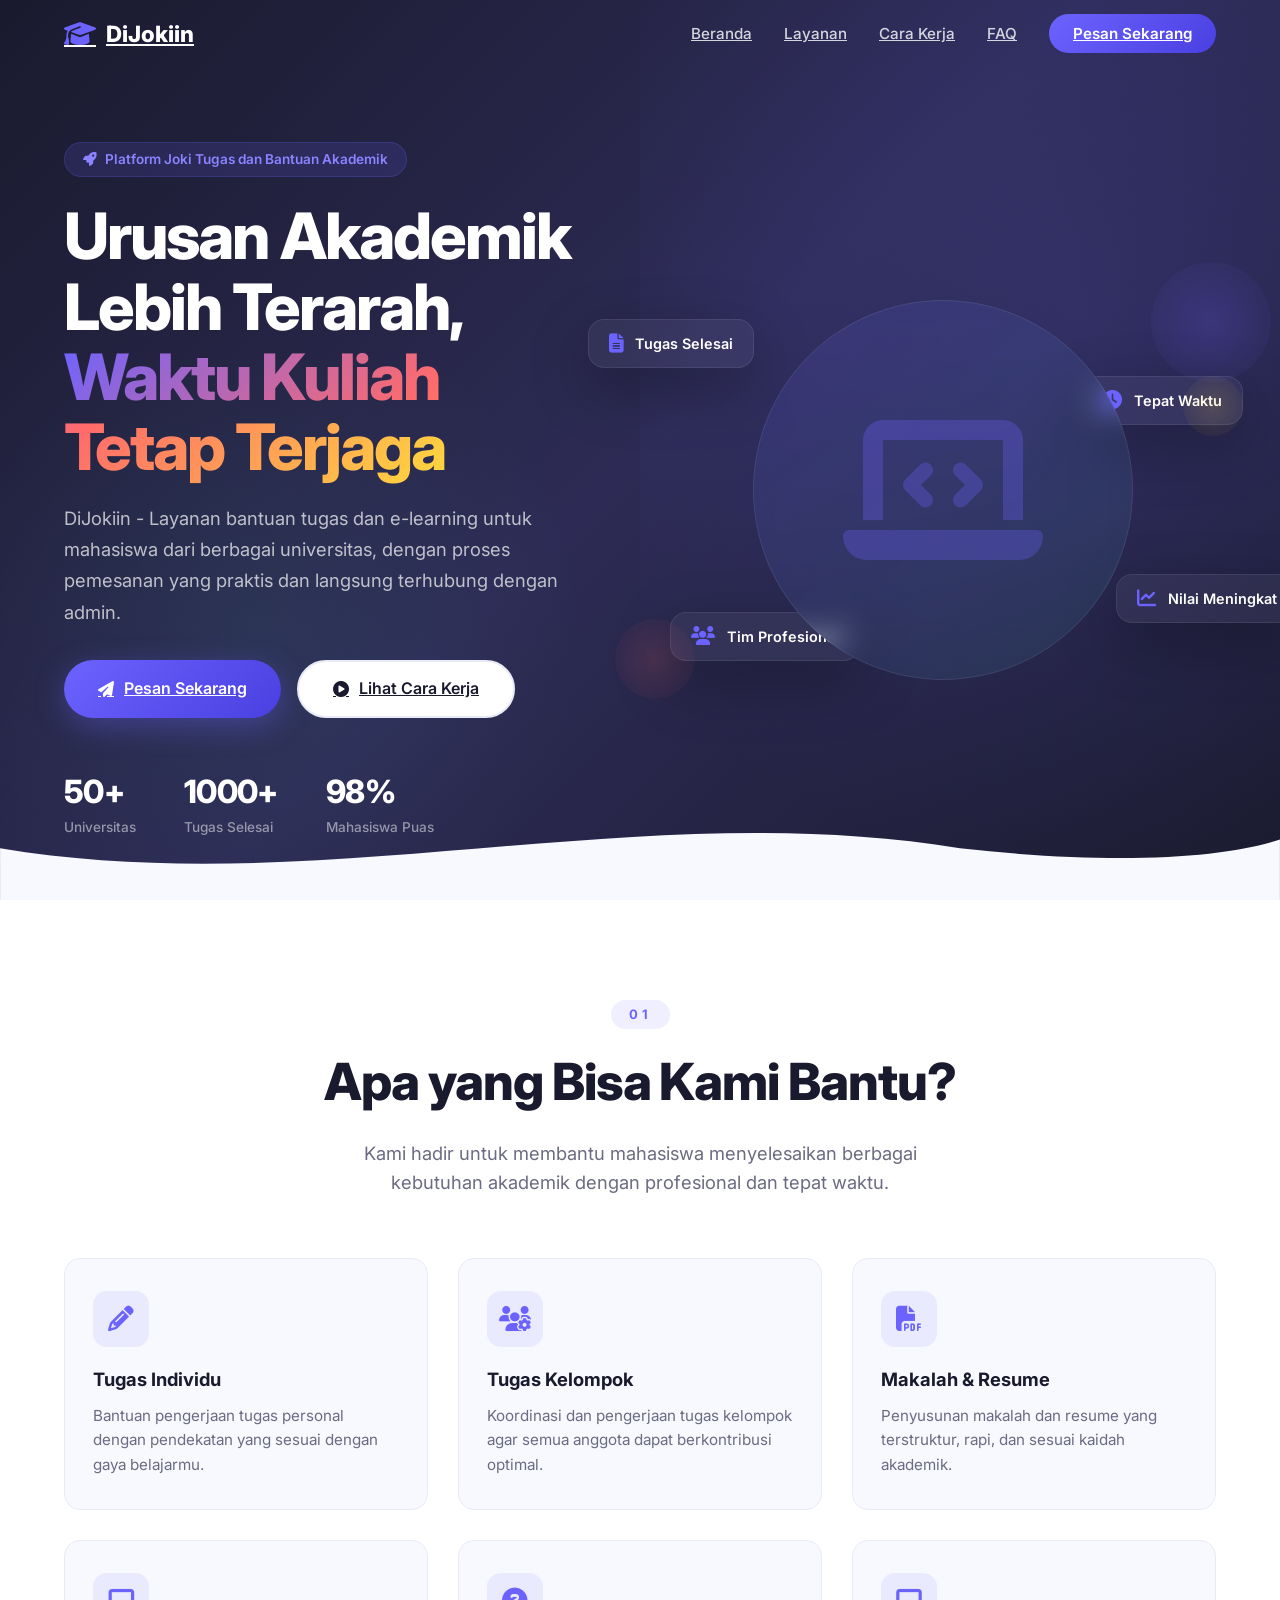
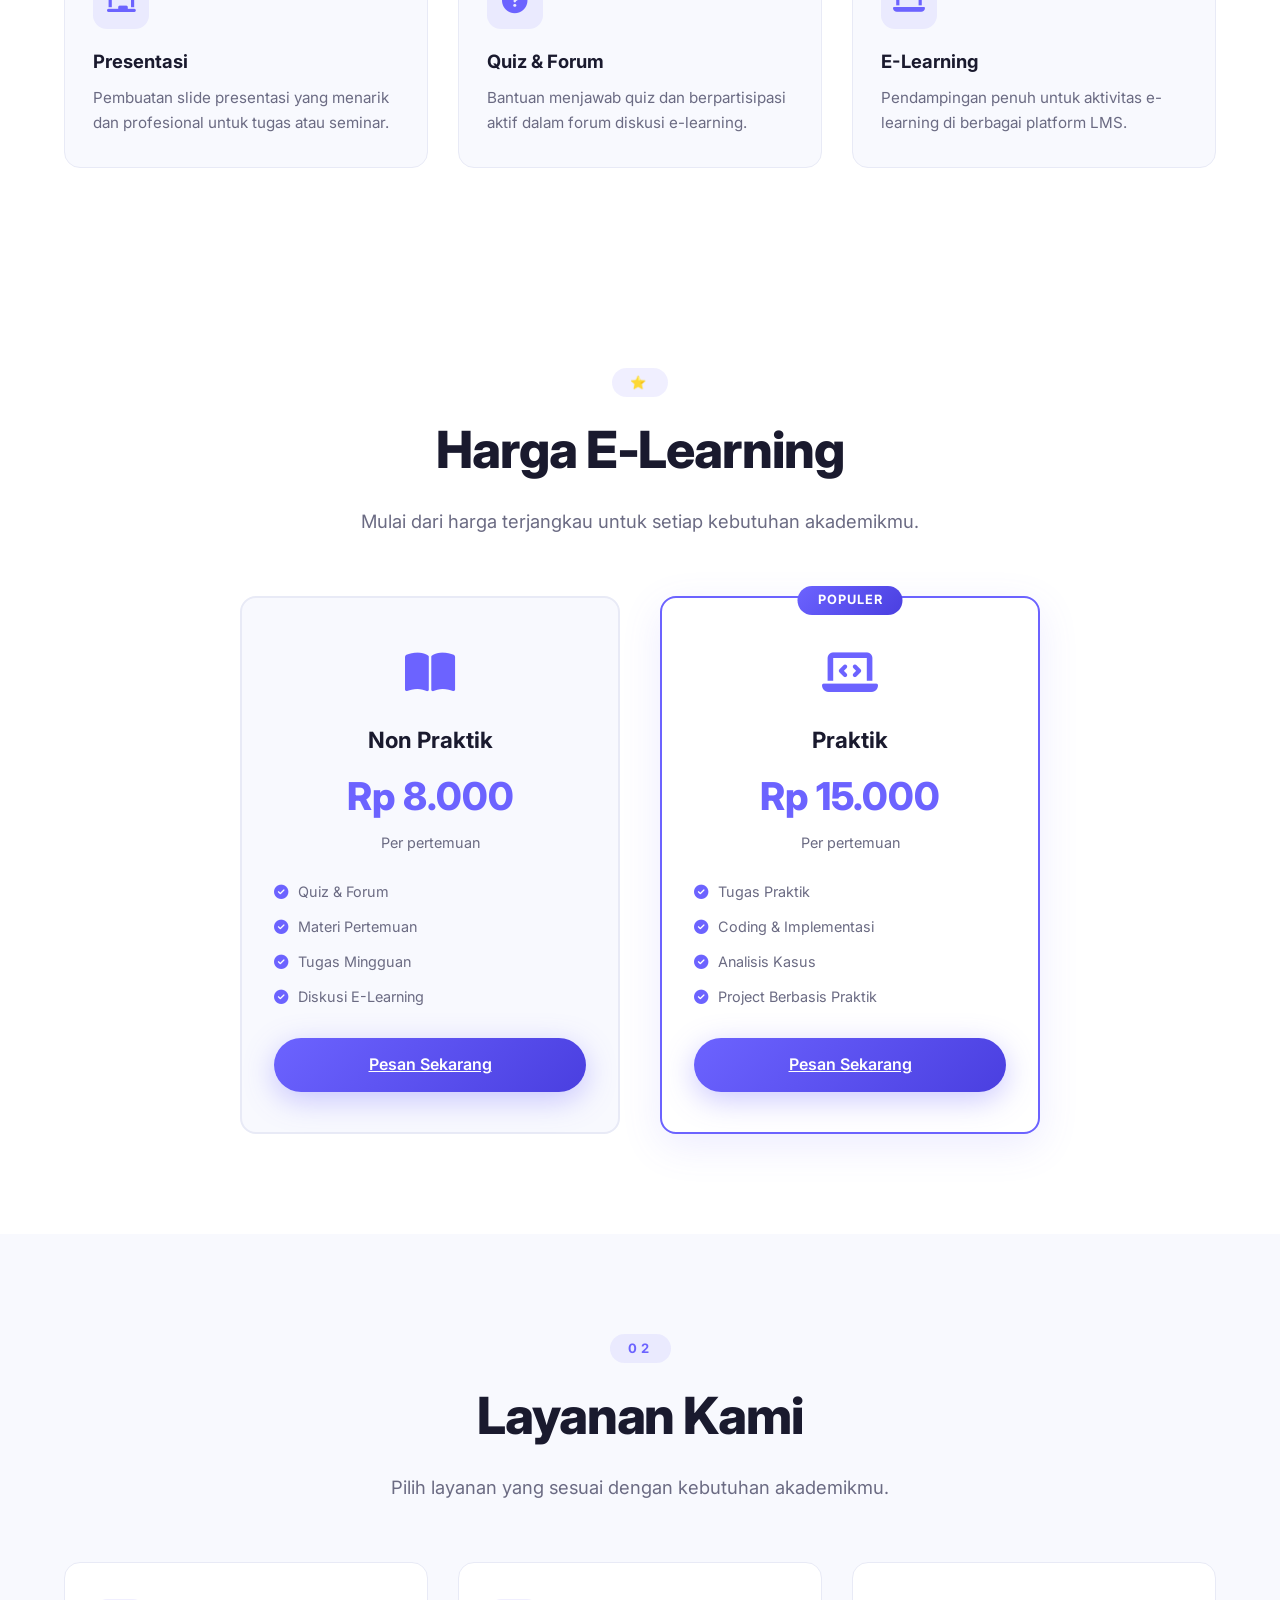
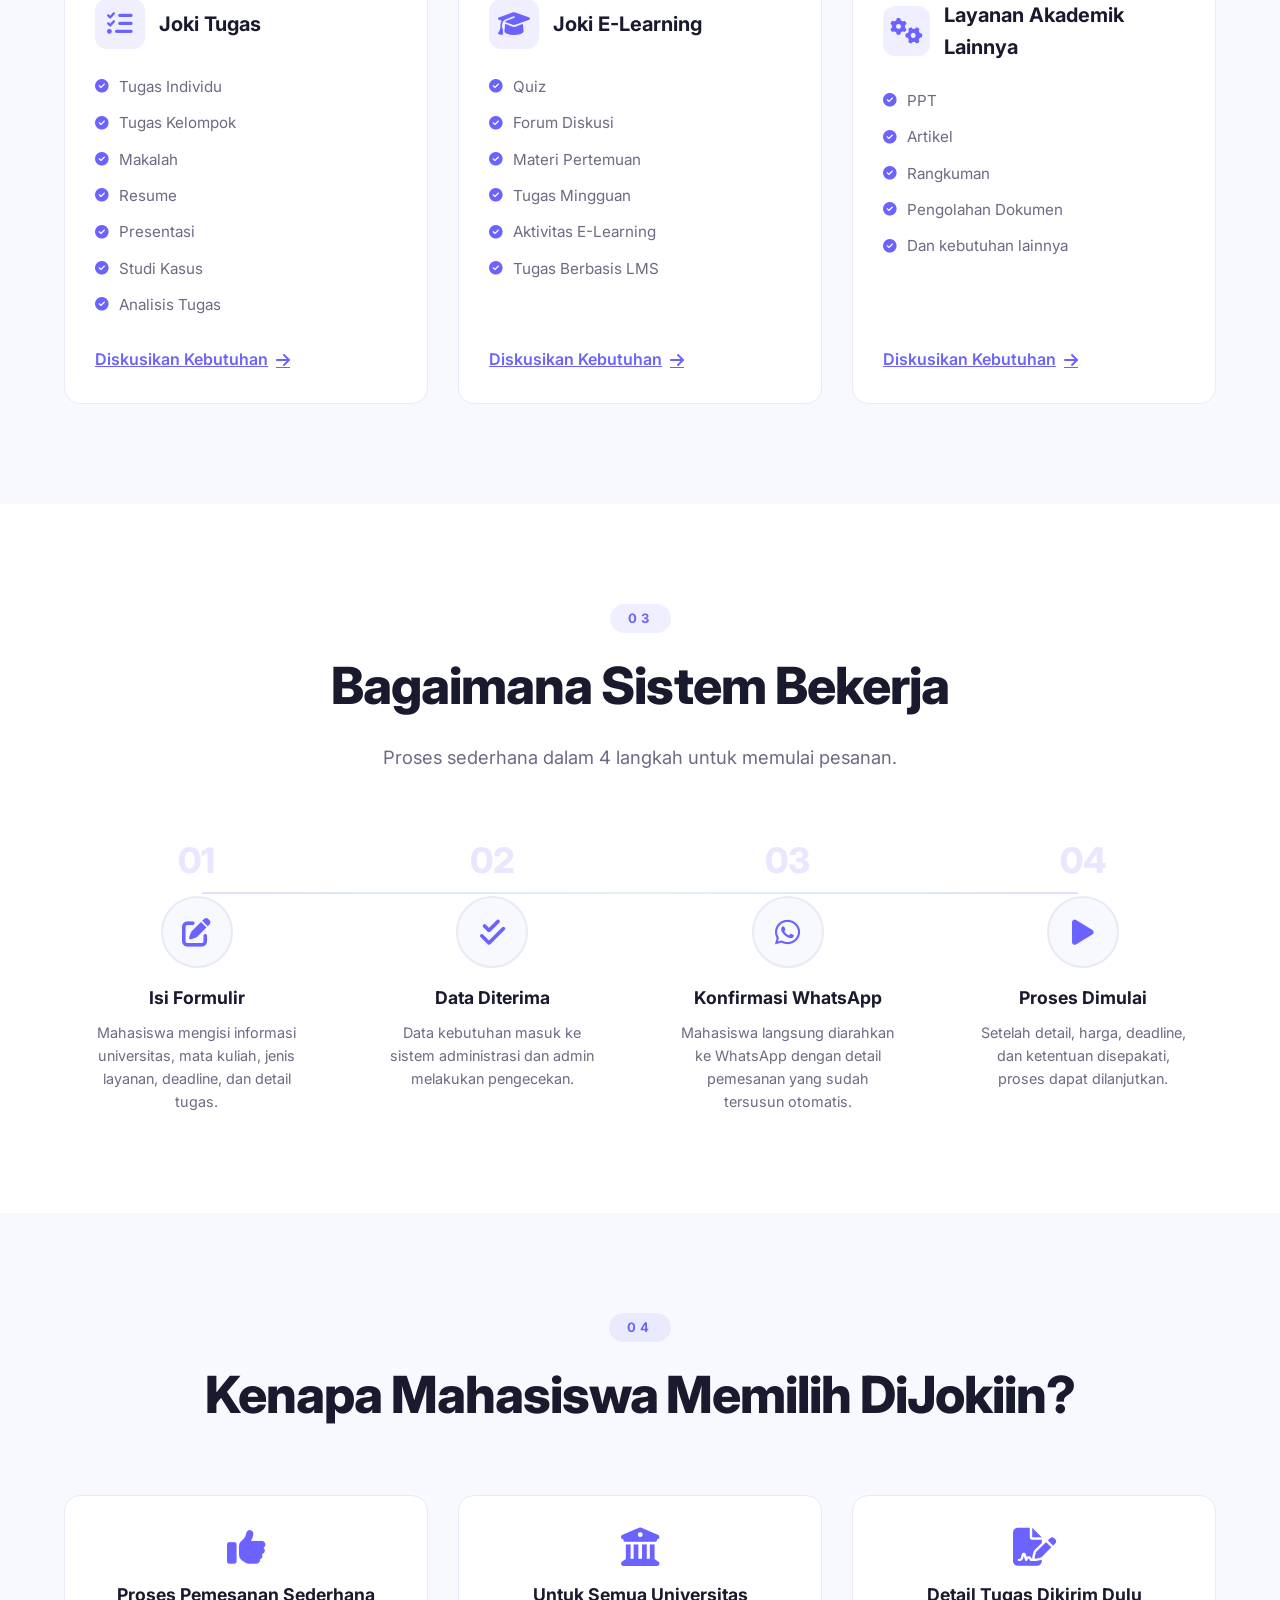
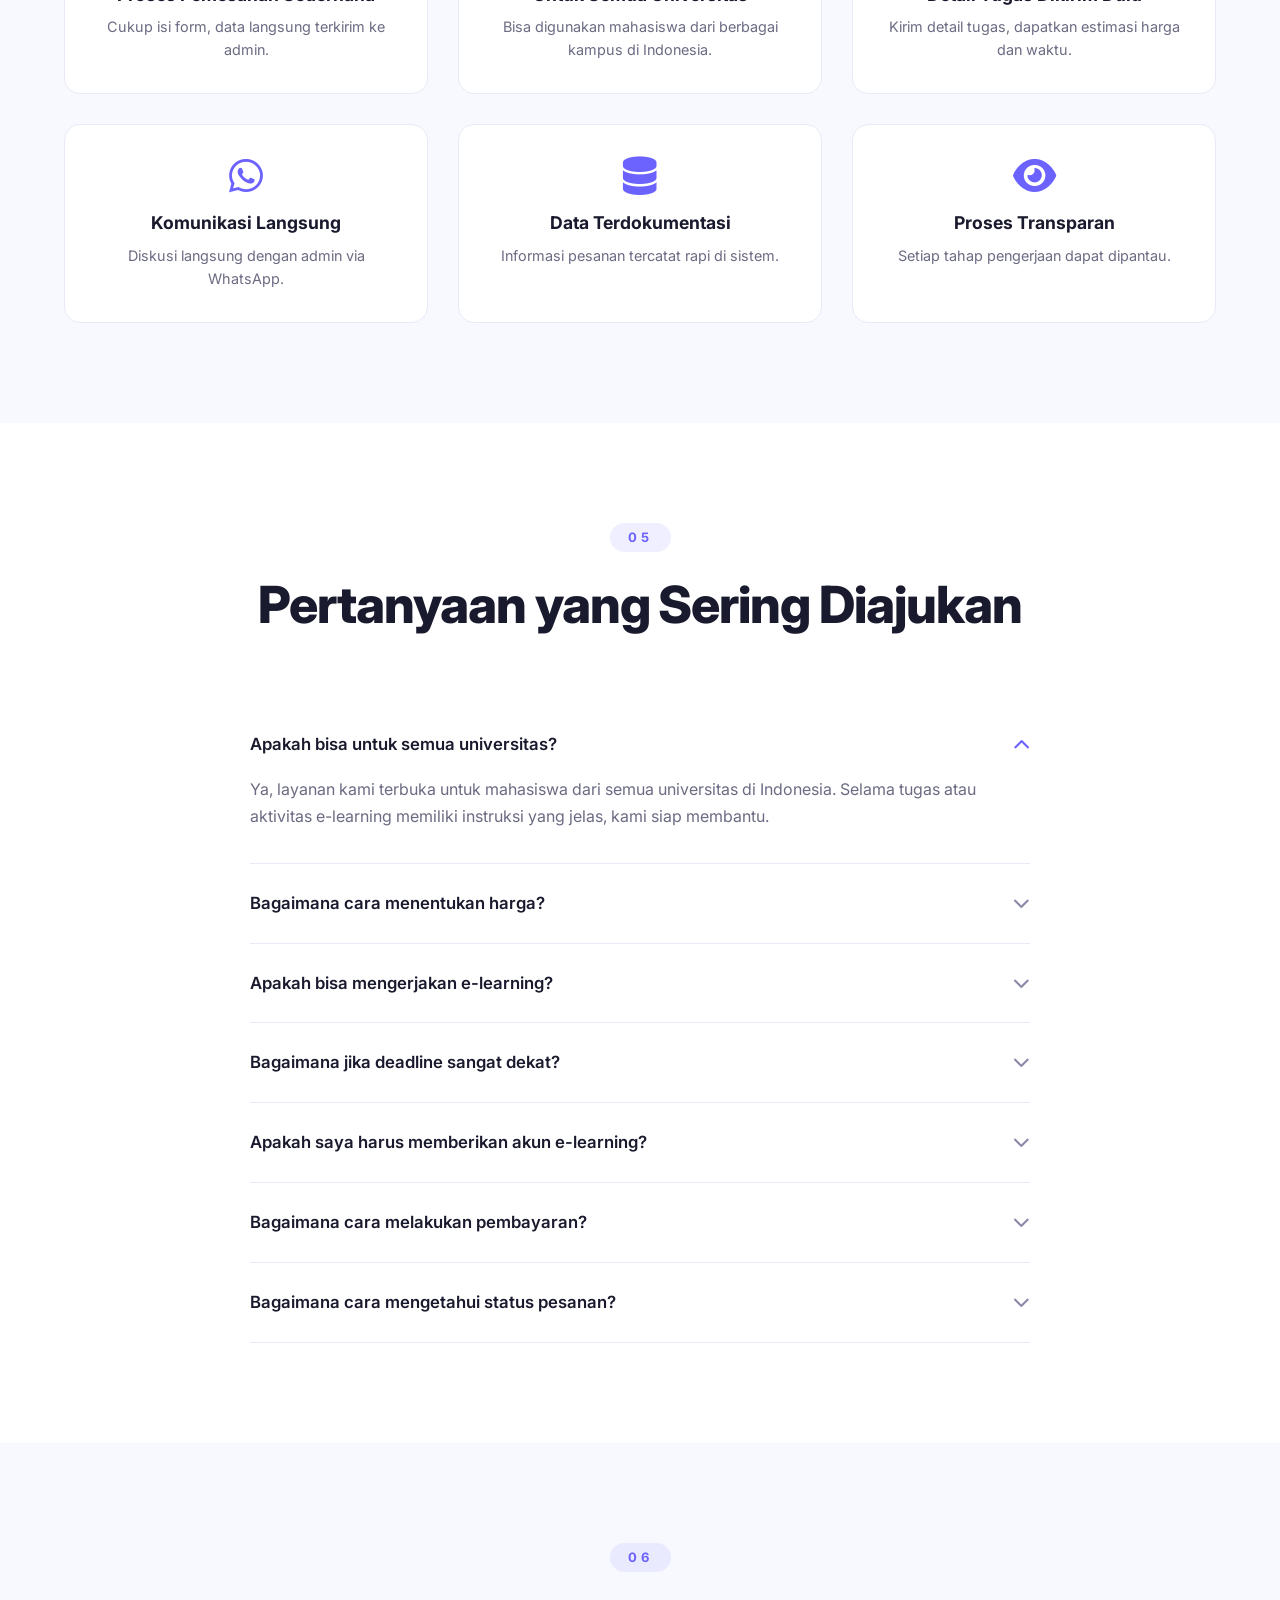
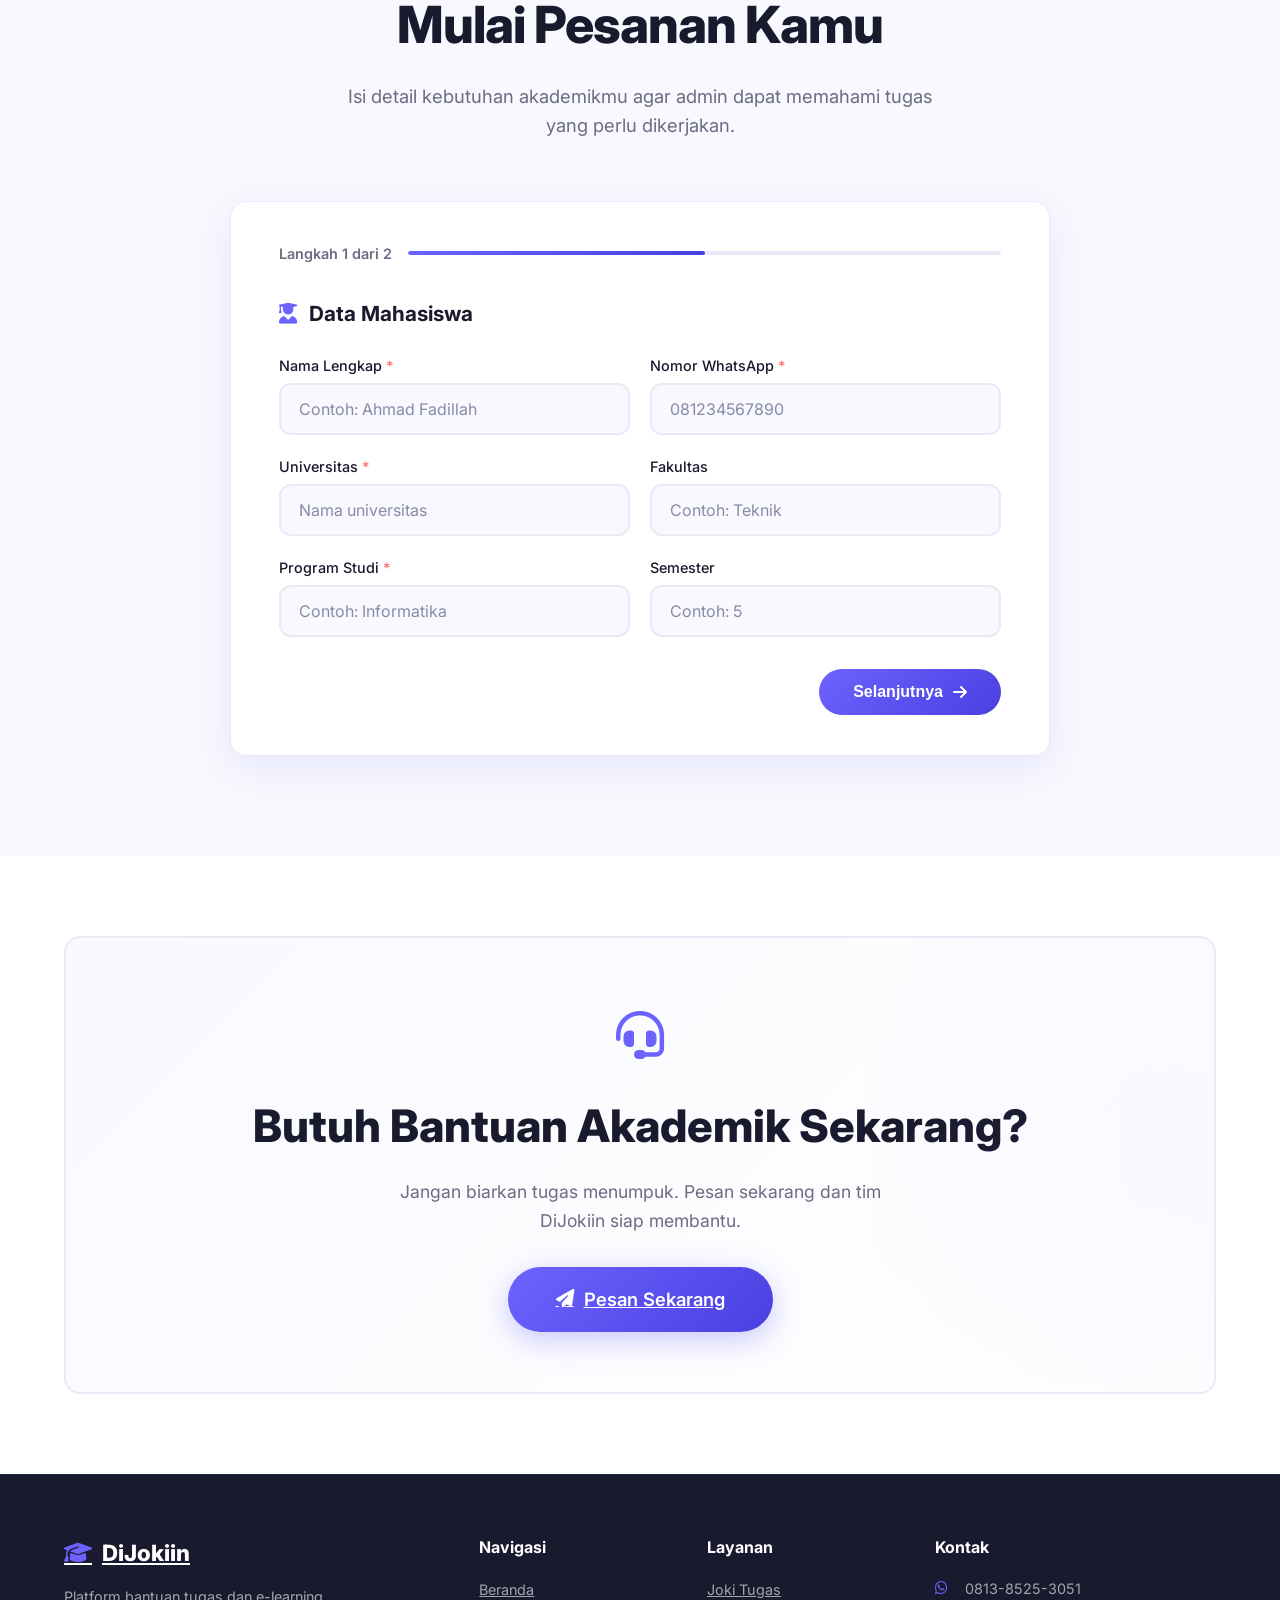
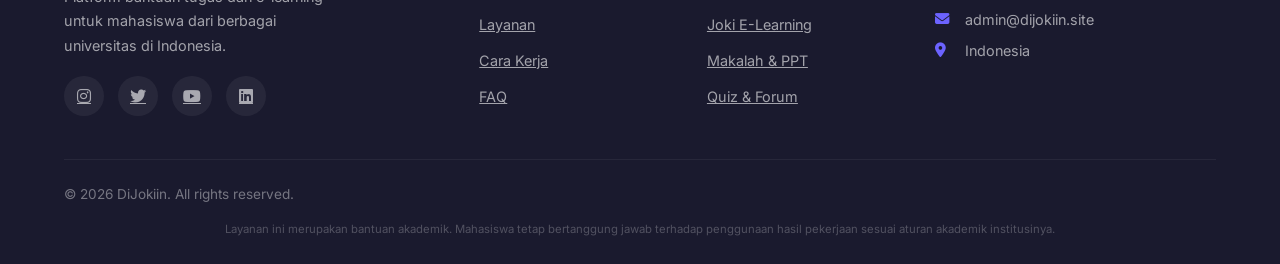
==== commit 00f46cfb: "update html" ====
--- a/index.html
+++ b/index.html
@@ -3,12 +3,629 @@
 <head>
     <meta charset="UTF-8" />
     <meta name="viewport" content="width=device-width, initial-scale=1.0" />
-    <title>Daftar Artikel - JokiAja</title>
+    <title>DiJokiin - Platform Bantuan Tugas & E-Learning Mahasiswa</title>
+    <meta name="description" content="DiJokiin - Platform bantuan tugas kuliah dan e-learning untuk mahasiswa dari berbagai universitas di Indonesia. Proses cepat, aman, dan terpercaya." />
+    <meta name="keywords" content="joki tugas, joki tugas kuliah, joki e-learning, jasa tugas kuliah, jasa joki tugas, joki tugas mahasiswa, joki e-learning mahasiswa" />
+    <meta property="og:title" content="DiJokiin - Bantuan Tugas & E-Learning" />
+    <meta property="og:description" content="Platform bantuan tugas kuliah dan e-learning untuk mahasiswa dari berbagai universitas di Indonesia." />
+    <meta property="og:type" content="website" />
+    <meta property="og:url" content="https://dijokiin.site" />
+    <meta name="robots" content="index, follow" />
+    <link rel="canonical" href="https://dijokiin.site" />
+    
+    <!-- Font Awesome Icons -->
+    <link rel="stylesheet" href="https://cdnjs.cloudflare.com/ajax/libs/font-awesome/6.5.0/css/all.min.css" />
+    <!-- Google Fonts -->
+    <link href="https://fonts.googleapis.com/css2?family=Inter:wght@300;400;500;600;700;800;900&display=swap" rel="stylesheet" />
+    <link rel="stylesheet" href="css/style.css" />
 </head>
 <body>
-    <h1>Daftar Artikel</h1>
-    <ul>
-        <li><a href="/contoh-artikel/">Contoh Artikel</a></li>
-    </ul>
+
+<!-- ==================== NAVIGATION ==================== -->
+<nav class="navbar" id="navbar">
+    <div class="nav-container">
+        <a href="#" class="nav-logo">
+            <i class="fas fa-graduation-cap"></i>
+            <span>DiJokiin</span>
+        </a>
+        <ul class="nav-menu" id="navMenu">
+            <li><a href="#hero">Beranda</a></li>
+            <li><a href="#services">Layanan</a></li>
+            <li><a href="#how-it-works">Cara Kerja</a></li>
+            <li><a href="#faq">FAQ</a></li>
+            <li><a href="#order" class="nav-cta">Pesan Sekarang</a></li>
+        </ul>
+        <div class="nav-toggle" id="navToggle">
+            <i class="fas fa-bars"></i>
+        </div>
+    </div>
+</nav>
+
+<!-- ==================== HERO SECTION ==================== -->
+<section id="hero" class="hero">
+    <div class="hero-container">
+        <div class="hero-content">
+            <div class="hero-badge">
+                <i class="fas fa-rocket"></i> Platform Joki Tugas dan Bantuan Akademik
+            </div>
+            <h1 class="hero-title">
+                Urusan Akademik Lebih Terarah,<br />
+                <span>Waktu Kuliah Tetap Terjaga</span>
+            </h1>
+            <p class="hero-desc">
+                DiJokiin - Layanan bantuan tugas dan e-learning untuk mahasiswa dari berbagai universitas,
+                dengan proses pemesanan yang praktis dan langsung terhubung dengan admin.
+            </p>
+            <div class="hero-buttons">
+                <a href="#order" class="btn-primary">
+                    <i class="fas fa-paper-plane"></i> Pesan Sekarang
+                </a>
+                <a href="#how-it-works" class="btn-secondary">
+                    <i class="fas fa-play-circle"></i> Lihat Cara Kerja
+                </a>
+            </div>
+            <div class="hero-stats">
+                <div class="stat-item">
+                    <span class="stat-number" id="statUniv">50+</span>
+                    <span class="stat-label">Universitas</span>
+                </div>
+                <div class="stat-item">
+                    <span class="stat-number" id="statTasks">1000+</span>
+                    <span class="stat-label">Tugas Selesai</span>
+                </div>
+                <div class="stat-item">
+                    <span class="stat-number" id="statHappy">98%</span>
+                    <span class="stat-label">Mahasiswa Puas</span>
+                </div>
+            </div>
+        </div>
+        <div class="hero-visual">
+            <div class="floating-card card1">
+                <i class="fas fa-file-alt"></i>
+                <span>Tugas Selesai</span>
+            </div>
+            <div class="floating-card card2">
+                <i class="fas fa-chart-line"></i>
+                <span>Nilai Meningkat</span>
+            </div>
+            <div class="floating-card card3">
+                <i class="fas fa-users"></i>
+                <span>Tim Profesional</span>
+            </div>
+            <div class="floating-card card4">
+                <i class="fas fa-clock"></i>
+                <span>Tepat Waktu</span>
+            </div>
+            <div class="hero-illustration">
+                <div class="illustration-bg">
+                    <i class="fas fa-laptop-code"></i>
+                </div>
+                <div class="orb orb1"></div>
+                <div class="orb orb2"></div>
+                <div class="orb orb3"></div>
+            </div>
+        </div>
+    </div>
+    <div class="hero-wave">
+        <svg viewBox="0 0 1440 120" xmlns="http://www.w3.org/2000/svg">
+            <path d="M0,60 C360,120 720,0 1080,60 C1260,80 1380,70 1440,50 L1440,120 L0,120Z" fill="#f8f9fe"/>
+        </svg>
+    </div>
+</section>
+
+<!-- ==================== EDUCATIONAL SECTION ==================== -->
+<section id="education" class="education">
+    <div class="container">
+        <div class="section-header">
+            <span class="section-number">01</span>
+            <h2>Apa yang Bisa Kami Bantu?</h2>
+            <p>Kami hadir untuk membantu mahasiswa menyelesaikan berbagai kebutuhan akademik dengan profesional dan tepat waktu.</p>
+        </div>
+        <div class="education-grid">
+            <div class="edu-item">
+                <div class="edu-icon"><i class="fas fa-pencil-alt"></i></div>
+                <h3>Tugas Individu</h3>
+                <p>Bantuan pengerjaan tugas personal dengan pendekatan yang sesuai dengan gaya belajarmu.</p>
+            </div>
+            <div class="edu-item">
+                <div class="edu-icon"><i class="fas fa-users-cog"></i></div>
+                <h3>Tugas Kelompok</h3>
+                <p>Koordinasi dan pengerjaan tugas kelompok agar semua anggota dapat berkontribusi optimal.</p>
+            </div>
+            <div class="edu-item">
+                <div class="edu-icon"><i class="fas fa-file-pdf"></i></div>
+                <h3>Makalah & Resume</h3>
+                <p>Penyusunan makalah dan resume yang terstruktur, rapi, dan sesuai kaidah akademik.</p>
+            </div>
+            <div class="edu-item">
+                <div class="edu-icon"><i class="fas fa-chalkboard"></i></div>
+                <h3>Presentasi</h3>
+                <p>Pembuatan slide presentasi yang menarik dan profesional untuk tugas atau seminar.</p>
+            </div>
+            <div class="edu-item">
+                <div class="edu-icon"><i class="fas fa-question-circle"></i></div>
+                <h3>Quiz & Forum</h3>
+                <p>Bantuan menjawab quiz dan berpartisipasi aktif dalam forum diskusi e-learning.</p>
+            </div>
+            <div class="edu-item">
+                <div class="edu-icon"><i class="fas fa-laptop"></i></div>
+                <h3>E-Learning</h3>
+                <p>Pendampingan penuh untuk aktivitas e-learning di berbagai platform LMS.</p>
+            </div>
+        </div>
+    </div>
+</section>
+
+<!-- ==================== PRICING SECTION ==================== -->
+<section id="pricing" class="pricing">
+    <div class="container">
+        <div class="section-header">
+            <span class="section-number">⭐</span>
+            <h2>Harga E-Learning</h2>
+            <p>Mulai dari harga terjangkau untuk setiap kebutuhan akademikmu.</p>
+        </div>
+        <div class="pricing-grid">
+            <div class="pricing-card">
+                <div class="pricing-icon"><i class="fas fa-book-open"></i></div>
+                <h3>Non Praktik</h3>
+                <div class="pricing-price">Rp 8.000</div>
+                <p class="pricing-desc">Per pertemuan</p>
+                <ul>
+                    <li><i class="fas fa-check-circle"></i> Quiz & Forum</li>
+                    <li><i class="fas fa-check-circle"></i> Materi Pertemuan</li>
+                    <li><i class="fas fa-check-circle"></i> Tugas Mingguan</li>
+                    <li><i class="fas fa-check-circle"></i> Diskusi E-Learning</li>
+                </ul>
+                <a href="#order" class="btn-primary pricing-btn">Pesan Sekarang</a>
+            </div>
+            <div class="pricing-card featured">
+                <div class="pricing-badge">Populer</div>
+                <div class="pricing-icon"><i class="fas fa-laptop-code"></i></div>
+                <h3>Praktik</h3>
+                <div class="pricing-price">Rp 15.000</div>
+                <p class="pricing-desc">Per pertemuan</p>
+                <ul>
+                    <li><i class="fas fa-check-circle"></i> Tugas Praktik</li>
+                    <li><i class="fas fa-check-circle"></i> Coding & Implementasi</li>
+                    <li><i class="fas fa-check-circle"></i> Analisis Kasus</li>
+                    <li><i class="fas fa-check-circle"></i> Project Berbasis Praktik</li>
+                </ul>
+                <a href="#order" class="btn-primary pricing-btn">Pesan Sekarang</a>
+            </div>
+        </div>
+    </div>
+</section>
+
+<!-- ==================== SERVICES SECTION ==================== -->
+<section id="services" class="services">
+    <div class="container">
+        <div class="section-header">
+            <span class="section-number">02</span>
+            <h2>Layanan Kami</h2>
+            <p>Pilih layanan yang sesuai dengan kebutuhan akademikmu.</p>
+        </div>
+        <div class="services-grid">
+            <div class="service-card">
+                <div class="service-header">
+                    <div class="service-icon-bg"><i class="fas fa-tasks"></i></div>
+                    <h3>Joki Tugas</h3>
+                </div>
+                <ul>
+                    <li><i class="fas fa-check-circle"></i> Tugas Individu</li>
+                    <li><i class="fas fa-check-circle"></i> Tugas Kelompok</li>
+                    <li><i class="fas fa-check-circle"></i> Makalah</li>
+                    <li><i class="fas fa-check-circle"></i> Resume</li>
+                    <li><i class="fas fa-check-circle"></i> Presentasi</li>
+                    <li><i class="fas fa-check-circle"></i> Studi Kasus</li>
+                    <li><i class="fas fa-check-circle"></i> Analisis Tugas</li>
+                </ul>
+                <a href="#order" class="service-cta">Diskusikan Kebutuhan <i class="fas fa-arrow-right"></i></a>
+            </div>
+            <div class="service-card">
+                <div class="service-header">
+                    <div class="service-icon-bg"><i class="fas fa-graduation-cap"></i></div>
+                    <h3>Joki E-Learning</h3>
+                </div>
+                <ul>
+                    <li><i class="fas fa-check-circle"></i> Quiz</li>
+                    <li><i class="fas fa-check-circle"></i> Forum Diskusi</li>
+                    <li><i class="fas fa-check-circle"></i> Materi Pertemuan</li>
+                    <li><i class="fas fa-check-circle"></i> Tugas Mingguan</li>
+                    <li><i class="fas fa-check-circle"></i> Aktivitas E-Learning</li>
+                    <li><i class="fas fa-check-circle"></i> Tugas Berbasis LMS</li>
+                </ul>
+                <a href="#order" class="service-cta">Diskusikan Kebutuhan <i class="fas fa-arrow-right"></i></a>
+            </div>
+            <div class="service-card">
+                <div class="service-header">
+                    <div class="service-icon-bg"><i class="fas fa-cogs"></i></div>
+                    <h3>Layanan Akademik Lainnya</h3>
+                </div>
+                <ul>
+                    <li><i class="fas fa-check-circle"></i> PPT</li>
+                    <li><i class="fas fa-check-circle"></i> Artikel</li>
+                    <li><i class="fas fa-check-circle"></i> Rangkuman</li>
+                    <li><i class="fas fa-check-circle"></i> Pengolahan Dokumen</li>
+                    <li><i class="fas fa-check-circle"></i> Dan kebutuhan lainnya</li>
+                </ul>
+                <a href="#order" class="service-cta">Diskusikan Kebutuhan <i class="fas fa-arrow-right"></i></a>
+            </div>
+        </div>
+    </div>
+</section>
+
+<!-- ==================== HOW IT WORKS ==================== -->
+<section id="how-it-works" class="how-it-works">
+    <div class="container">
+        <div class="section-header">
+            <span class="section-number">03</span>
+            <h2>Bagaimana Sistem Bekerja</h2>
+            <p>Proses sederhana dalam 4 langkah untuk memulai pesanan.</p>
+        </div>
+        <div class="steps">
+            <div class="step">
+                <div class="step-number">01</div>
+                <div class="step-icon"><i class="fas fa-edit"></i></div>
+                <h3>Isi Formulir</h3>
+                <p>Mahasiswa mengisi informasi universitas, mata kuliah, jenis layanan, deadline, dan detail tugas.</p>
+            </div>
+            <div class="step">
+                <div class="step-number">02</div>
+                <div class="step-icon"><i class="fas fa-check-double"></i></div>
+                <h3>Data Diterima</h3>
+                <p>Data kebutuhan masuk ke sistem administrasi dan admin melakukan pengecekan.</p>
+            </div>
+            <div class="step">
+                <div class="step-number">03</div>
+                <div class="step-icon"><i class="fab fa-whatsapp"></i></div>
+                <h3>Konfirmasi WhatsApp</h3>
+                <p>Mahasiswa langsung diarahkan ke WhatsApp dengan detail pemesanan yang sudah tersusun otomatis.</p>
+            </div>
+            <div class="step">
+                <div class="step-number">04</div>
+                <div class="step-icon"><i class="fas fa-play"></i></div>
+                <h3>Proses Dimulai</h3>
+                <p>Setelah detail, harga, deadline, dan ketentuan disepakati, proses dapat dilanjutkan.</p>
+            </div>
+        </div>
+    </div>
+</section>
+
+<!-- ==================== WHY US / TRUST ==================== -->
+<section id="why-us" class="why-us">
+    <div class="container">
+        <div class="section-header">
+            <span class="section-number">04</span>
+            <h2>Kenapa Mahasiswa Memilih DiJokiin?</h2>
+        </div>
+        <div class="why-grid">
+            <div class="why-item">
+                <i class="fas fa-thumbs-up"></i>
+                <h3>Proses Pemesanan Sederhana</h3>
+                <p>Cukup isi form, data langsung terkirim ke admin.</p>
+            </div>
+            <div class="why-item">
+                <i class="fas fa-university"></i>
+                <h3>Untuk Semua Universitas</h3>
+                <p>Bisa digunakan mahasiswa dari berbagai kampus di Indonesia.</p>
+            </div>
+            <div class="why-item">
+                <i class="fas fa-file-signature"></i>
+                <h3>Detail Tugas Dikirim Dulu</h3>
+                <p>Kirim detail tugas, dapatkan estimasi harga dan waktu.</p>
+            </div>
+            <div class="why-item">
+                <i class="fab fa-whatsapp"></i>
+                <h3>Komunikasi Langsung</h3>
+                <p>Diskusi langsung dengan admin via WhatsApp.</p>
+            </div>
+            <div class="why-item">
+                <i class="fas fa-database"></i>
+                <h3>Data Terdokumentasi</h3>
+                <p>Informasi pesanan tercatat rapi di sistem.</p>
+            </div>
+            <div class="why-item">
+                <i class="fas fa-eye"></i>
+                <h3>Proses Transparan</h3>
+                <p>Setiap tahap pengerjaan dapat dipantau.</p>
+            </div>
+        </div>
+    </div>
+</section>
+
+<!-- ==================== FAQ ==================== -->
+<section id="faq" class="faq">
+    <div class="container">
+        <div class="section-header">
+            <span class="section-number">05</span>
+            <h2>Pertanyaan yang Sering Diajukan</h2>
+        </div>
+        <div class="faq-list">
+            <div class="faq-item active">
+                <div class="faq-question">
+                    <span>Apakah bisa untuk semua universitas?</span>
+                    <i class="fas fa-chevron-down"></i>
+                </div>
+                <div class="faq-answer">
+                    <p>Ya, layanan kami terbuka untuk mahasiswa dari semua universitas di Indonesia. Selama tugas atau aktivitas e-learning memiliki instruksi yang jelas, kami siap membantu.</p>
+                </div>
+            </div>
+            <div class="faq-item">
+                <div class="faq-question">
+                    <span>Bagaimana cara menentukan harga?</span>
+                    <i class="fas fa-chevron-down"></i>
+                </div>
+                <div class="faq-answer">
+                    <p>Harga ditentukan berdasarkan tingkat kesulitan, deadline, jenis layanan, dan jumlah halaman atau soal. Estimasi harga akan diberikan setelah admin mengecek detail tugas.</p>
+                </div>
+            </div>
+            <div class="faq-item">
+                <div class="faq-question">
+                    <span>Apakah bisa mengerjakan e-learning?</span>
+                    <i class="fas fa-chevron-down"></i>
+                </div>
+                <div class="faq-answer">
+                    <p>Tentu, kami mendukung berbagai platform e-learning seperti Google Classroom, Moodle, dan sistem LMS lainnya. Bantuan mencakup quiz, forum, tugas mingguan, dan materi pertemuan.</p>
+                </div>
+            </div>
+            <div class="faq-item">
+                <div class="faq-question">
+                    <span>Bagaimana jika deadline sangat dekat?</span>
+                    <i class="fas fa-chevron-down"></i>
+                </div>
+                <div class="faq-answer">
+                    <p>Kami tetap dapat membantu dengan estimasi waktu yang lebih cepat, namun akan ada penyesuaian biaya tergantung urgensi dan kompleksitas tugas.</p>
+                </div>
+            </div>
+            <div class="faq-item">
+                <div class="faq-question">
+                    <span>Apakah saya harus memberikan akun e-learning?</span>
+                    <i class="fas fa-chevron-down"></i>
+                </div>
+                <div class="faq-answer">
+                    <p>Untuk beberapa layanan e-learning, kami memerlukan akses ke akun. Namun, Anda tidak perlu memberikan password - kami menggunakan metode akses sementara atau berbagi layar jika diperlukan.</p>
+                </div>
+            </div>
+            <div class="faq-item">
+                <div class="faq-question">
+                    <span>Bagaimana cara melakukan pembayaran?</span>
+                    <i class="fas fa-chevron-down"></i>
+                </div>
+                <div class="faq-answer">
+                    <p>Pembayaran dapat dilakukan melalui transfer bank atau e-wallet yang tersedia. Detail pembayaran akan diberikan setelah kesepakatan harga dan pengerjaan.</p>
+                </div>
+            </div>
+            <div class="faq-item">
+                <div class="faq-question">
+                    <span>Bagaimana cara mengetahui status pesanan?</span>
+                    <i class="fas fa-chevron-down"></i>
+                </div>
+                <div class="faq-answer">
+                    <p>Status pesanan dapat dipantau melalui komunikasi WhatsApp dengan admin. Kami juga akan memberikan update berkala terkait pengerjaan tugas Anda.</p>
+                </div>
+            </div>
+        </div>
+    </div>
+</section>
+
+<!-- ==================== ORDER FORM ==================== -->
+<section id="order" class="order">
+    <div class="container">
+        <div class="section-header">
+            <span class="section-number">06</span>
+            <h2>Mulai Pesanan Kamu</h2>
+            <p>Isi detail kebutuhan akademikmu agar admin dapat memahami tugas yang perlu dikerjakan.</p>
+        </div>
+        <form id="orderForm" class="order-form" enctype="multipart/form-data">
+            <!-- Step Indicator -->
+            <div class="form-step-indicator">
+                <span class="step-label" id="stepLabel">Langkah 1 dari 2</span>
+                <div class="step-bar">
+                    <div class="step-progress" id="stepProgress" style="width: 50%;"></div>
+                </div>
+            </div>
+
+            <!-- STEP 1: Data Mahasiswa -->
+            <div class="form-step" id="step1">
+                <h3><i class="fas fa-user-graduate"></i> Data Mahasiswa</h3>
+                <div class="form-row">
+                    <div class="form-group">
+                        <label for="nama">Nama Lengkap <span class="required">*</span></label>
+                        <input type="text" id="nama" placeholder="Contoh: Ahmad Fadillah" required />
+                        <div class="error-message" id="namaError"></div>
+                    </div>
+                    <div class="form-group">
+                        <label for="whatsapp">Nomor WhatsApp <span class="required">*</span></label>
+                        <input type="tel" id="whatsapp" placeholder="081234567890" required />
+                        <div class="error-message" id="whatsappError"></div>
+                    </div>
+                </div>
+                <div class="form-row">
+                    <div class="form-group">
+                        <label for="universitas">Universitas <span class="required">*</span></label>
+                        <input type="text" id="universitas" placeholder="Nama universitas" required />
+                        <div class="error-message" id="universitasError"></div>
+                    </div>
+                    <div class="form-group">
+                        <label for="fakultas">Fakultas</label>
+                        <input type="text" id="fakultas" placeholder="Contoh: Teknik" />
+                    </div>
+                </div>
+                <div class="form-row">
+                    <div class="form-group">
+                        <label for="prodi">Program Studi <span class="required">*</span></label>
+                        <input type="text" id="prodi" placeholder="Contoh: Informatika" required />
+                        <div class="error-message" id="prodiError"></div>
+                    </div>
+                    <div class="form-group">
+                        <label for="semester">Semester</label>
+                        <input type="text" id="semester" placeholder="Contoh: 5" />
+                    </div>
+                </div>
+                <div class="form-actions">
+                    <button type="button" class="btn-next" id="toStep2">Selanjutnya <i class="fas fa-arrow-right"></i></button>
+                </div>
+            </div>
+
+            <!-- STEP 2: Detail Pesanan -->
+            <div class="form-step" id="step2" style="display:none;">
+                <h3><i class="fas fa-tasks"></i> Detail Pesanan</h3>
+                <div class="form-row">
+                    <div class="form-group">
+                        <label for="mataKuliah">Mata Kuliah <span class="required">*</span></label>
+                        <input type="text" id="mataKuliah" placeholder="Contoh: Algoritma" required />
+                        <div class="error-message" id="mataKuliahError"></div>
+                    </div>
+                    <div class="form-group">
+                        <label for="jenisLayanan">Jenis Layanan <span class="required">*</span></label>
+                        <select id="jenisLayanan" required>
+                            <option value="" disabled selected>-- Pilih jenis layanan --</option>
+                            <option value="Joki Tugas">Joki Tugas</option>
+                            <option value="Joki E-Learning">Joki E-Learning</option>
+                            <option value="Makalah">Makalah</option>
+                            <option value="PPT">PPT</option>
+                            <option value="Quiz">Quiz</option>
+                            <option value="Forum Diskusi">Forum Diskusi</option>
+                            <option value="Tugas Mingguan">Tugas Mingguan</option>
+                            <option value="Lainnya">Lainnya</option>
+                        </select>
+                        <div class="error-message" id="jenisLayananError"></div>
+                    </div>
+                </div>
+                <div class="form-row">
+                    <div class="form-group">
+                        <label for="pertemuan">Pertemuan ke-</label>
+                        <input type="text" id="pertemuan" placeholder="Contoh: 7" />
+                    </div>
+                    <div class="form-group">
+                        <label for="deadline">Deadline <span class="required">*</span></label>
+                        <input type="date" id="deadline" required />
+                        <div class="error-message" id="deadlineError"></div>
+                    </div>
+                </div>
+                <div class="form-row">
+                    <div class="form-group">
+                        <label for="jenisTugas">Jenis Tugas <span class="required">*</span></label>
+                        <select id="jenisTugas" required>
+                            <option value="" disabled selected>-- Pilih jenis tugas --</option>
+                            <option value="Praktik">Praktik</option>
+                            <option value="Non Praktik">Non Praktik</option>
+                        </select>
+                        <div class="error-message" id="jenisTugasError"></div>
+                    </div>
+                    <div class="form-group">
+                        <label for="linkElearning">Link E-Learning (jika ada)</label>
+                        <input type="url" id="linkElearning" placeholder="https://..." />
+                    </div>
+                </div>
+                <div class="form-group">
+                    <label for="instruksi">Instruksi Tugas <span class="required">*</span></label>
+                    <textarea id="instruksi" rows="4" placeholder="Jelaskan detail tugas, soal, atau materi yang perlu dikerjakan..." required></textarea>
+                    <div class="error-message" id="instruksiError"></div>
+                </div>
+                <div class="form-group">
+                    <label for="catatan">Catatan Tambahan</label>
+                    <textarea id="catatan" rows="2" placeholder="Informasi tambahan yang perlu diketahui admin..."></textarea>
+                </div>
+                <div class="form-group">
+                    <label for="fileUpload">Upload File Pendukung (PDF, DOC, PPT, JPG, ZIP)</label>
+                    <input type="file" id="fileUpload" accept=".pdf,.doc,.docx,.ppt,.pptx,.jpg,.jpeg,.png,.zip" />
+                    <small>Maksimal 10MB. File akan disimpan ke Google Drive.</small>
+                </div>
+
+                <!-- QRIS PAYMENT SECTION -->
+                <div class="qris-section">
+                    <h4><i class="fas fa-qrcode"></i> Pembayaran via QRIS</h4>
+                    <p>Scan QRIS di bawah ini untuk melakukan pembayaran</p>
+                    <div class="qris-container">
+                        <img src="assets/images/qris.png" alt="QRIS Pembayaran DiJokiin" class="qris-image" />
+                    </div>
+                    <p class="qris-note">* Setelah pembayaran, konfirmasi ke admin via WhatsApp</p>
+                </div>
+
+                <!-- Honeypot field -->
+                <div class="honeypot" style="display:none;">
+                    <label for="website">Website</label>
+                    <input type="text" id="website" name="website" />
+                </div>
+                <div class="form-actions">
+                    <button type="button" class="btn-back" id="toStep1"><i class="fas fa-arrow-left"></i> Kembali</button>
+                    <button type="submit" class="btn-submit" id="submitBtn">
+                        <i class="fas fa-paper-plane"></i> Kirim Pesanan
+                    </button>
+                </div>
+                <div id="formStatus" class="form-status"></div>
+            </div>
+        </form>
+    </div>
+</section>
+
+<!-- ==================== FINAL CTA ==================== -->
+<section id="final-cta" class="final-cta">
+    <div class="container">
+        <div class="cta-box">
+            <div class="cta-icon"><i class="fas fa-headset"></i></div>
+            <h2>Butuh Bantuan Akademik Sekarang?</h2>
+            <p>Jangan biarkan tugas menumpuk. Pesan sekarang dan tim DiJokiin siap membantu.</p>
+            <a href="#order" class="btn-primary btn-large">
+                <i class="fas fa-paper-plane"></i> Pesan Sekarang
+            </a>
+        </div>
+    </div>
+</section>
+
+<!-- ==================== FOOTER ==================== -->
+<footer class="footer">
+    <div class="container">
+        <div class="footer-grid">
+            <div class="footer-brand">
+                <a href="#" class="footer-logo">
+                    <i class="fas fa-graduation-cap"></i>
+                    <span>DiJokiin</span>
+                </a>
+                <p>Platform bantuan tugas dan e-learning untuk mahasiswa dari berbagai universitas di Indonesia.</p>
+                <div class="footer-social">
+                    <a href="#"><i class="fab fa-instagram"></i></a>
+                    <a href="#"><i class="fab fa-twitter"></i></a>
+                    <a href="#"><i class="fab fa-youtube"></i></a>
+                    <a href="#"><i class="fab fa-linkedin"></i></a>
+                </div>
+            </div>
+            <div class="footer-links">
+                <h4>Navigasi</h4>
+                <ul>
+                    <li><a href="#hero">Beranda</a></li>
+                    <li><a href="#services">Layanan</a></li>
+                    <li><a href="#how-it-works">Cara Kerja</a></li>
+                    <li><a href="#faq">FAQ</a></li>
+                </ul>
+            </div>
+            <div class="footer-links">
+                <h4>Layanan</h4>
+                <ul>
+                    <li><a href="#services">Joki Tugas</a></li>
+                    <li><a href="#services">Joki E-Learning</a></li>
+                    <li><a href="#services">Makalah & PPT</a></li>
+                    <li><a href="#services">Quiz & Forum</a></li>
+                </ul>
+            </div>
+            <div class="footer-contact">
+                <h4>Kontak</h4>
+                <p><i class="fab fa-whatsapp"></i> 0813-8525-3051</p>
+                <p><i class="fas fa-envelope"></i> admin@dijokiin.site</p>
+                <p><i class="fas fa-map-marker-alt"></i> Indonesia</p>
+            </div>
+        </div>
+        <div class="footer-bottom">
+            <p>&copy; 2026 DiJokiin. All rights reserved.</p>
+            <p class="disclaimer">
+                <small>Layanan ini merupakan bantuan akademik. Mahasiswa tetap bertanggung jawab terhadap penggunaan hasil pekerjaan sesuai aturan akademik institusinya.</small>
+            </p>
+        </div>
+    </div>
+</footer>
+
+<!-- ==================== SCRIPTS ==================== -->
+<script src="js/script.js"></script>
 </body>
 </html>
--- a/css/style.css
+++ b/css/style.css
@@ -0,0 +1,1577 @@
+/* ========== RESET & BASE ========== */
+* {
+    margin: 0;
+    padding: 0;
+    box-sizing: border-box;
+}
+
+:root {
+    --primary: #6C63FF;
+    --primary-dark: #5A52D5;
+    --primary-light: #8B83FF;
+    --primary-gradient: linear-gradient(135deg, #6C63FF, #4A3FE0);
+    --secondary: #FF6B6B;
+    --accent: #FFD93D;
+    --accent2: #4ECDC4;
+    --accent3: #A8E6CF;
+    --bg-main: #F8F9FE;
+    --bg-white: #FFFFFF;
+    --bg-card: #FFFFFF;
+    --bg-surface: #F0F2FF;
+    --text-dark: #1A1A2E;
+    --text-muted: #6B6B83;
+    --text-light: #8A8AA8;
+    --border-color: #E8EAF6;
+    --shadow-sm: 0 4px 20px rgba(108, 99, 255, 0.08);
+    --shadow-md: 0 12px 40px rgba(108, 99, 255, 0.12);
+    --shadow-lg: 0 20px 60px rgba(108, 99, 255, 0.15);
+    --radius: 16px;
+    --transition: 0.4s cubic-bezier(0.25, 0.46, 0.45, 0.94);
+}
+
+html {
+    scroll-behavior: smooth;
+}
+
+body {
+    font-family: 'Inter', -apple-system, BlinkMacSystemFont, sans-serif;
+    background: var(--bg-main);
+    color: var(--text-dark);
+    line-height: 1.6;
+    overflow-x: hidden;
+    -webkit-font-smoothing: antialiased;
+}
+
+.container {
+    width: 100%;
+    max-width: 1200px;
+    margin: 0 auto;
+    padding: 0 24px;
+}
+
+/* ========== SCROLLBAR ========== */
+::-webkit-scrollbar {
+    width: 8px;
+}
+::-webkit-scrollbar-track {
+    background: var(--bg-main);
+}
+::-webkit-scrollbar-thumb {
+    background: var(--primary);
+    border-radius: 10px;
+}
+::-webkit-scrollbar-thumb:hover {
+    background: var(--primary-dark);
+}
+
+/* ========== SECTION HEADER ========== */
+.section-header {
+    text-align: center;
+    margin-bottom: 60px;
+}
+
+.section-number {
+    display: inline-block;
+    font-size: 13px;
+    font-weight: 700;
+    color: var(--primary);
+    letter-spacing: 4px;
+    text-transform: uppercase;
+    margin-bottom: 12px;
+    background: rgba(108, 99, 255, 0.1);
+    padding: 4px 18px;
+    border-radius: 30px;
+}
+
+.section-header h2 {
+    font-size: clamp(2rem, 4.5vw, 3.2rem);
+    font-weight: 800;
+    letter-spacing: -0.02em;
+    color: var(--text-dark);
+}
+
+.section-header h2 span {
+    background: var(--primary-gradient);
+    -webkit-background-clip: text;
+    -webkit-text-fill-color: transparent;
+    background-clip: text;
+}
+
+.section-header p {
+    color: var(--text-muted);
+    font-size: 1.15rem;
+    max-width: 600px;
+    margin: 16px auto 0;
+}
+
+/* ========== BUTTONS ========== */
+.btn-primary {
+    display: inline-flex;
+    align-items: center;
+    gap: 10px;
+    padding: 14px 34px;
+    background: var(--primary-gradient);
+    color: #fff;
+    font-weight: 600;
+    font-size: 1rem;
+    border: none;
+    border-radius: 50px;
+    cursor: pointer;
+    transition: var(--transition);
+    box-shadow: 0 8px 30px rgba(108, 99, 255, 0.35);
+}
+
+.btn-primary:hover {
+    transform: translateY(-3px);
+    box-shadow: 0 12px 45px rgba(108, 99, 255, 0.45);
+}
+
+.btn-secondary {
+    display: inline-flex;
+    align-items: center;
+    gap: 10px;
+    padding: 14px 34px;
+    background: var(--bg-white);
+    color: var(--text-dark);
+    font-weight: 600;
+    font-size: 1rem;
+    border: 2px solid var(--border-color);
+    border-radius: 50px;
+    cursor: pointer;
+    transition: var(--transition);
+}
+
+.btn-secondary:hover {
+    border-color: var(--primary);
+    background: rgba(108, 99, 255, 0.05);
+    transform: translateY(-3px);
+    box-shadow: var(--shadow-sm);
+}
+
+.btn-large {
+    padding: 18px 48px;
+    font-size: 1.15rem;
+}
+
+/* ========== NAVIGATION ========== */
+.navbar {
+    position: fixed;
+    top: 0;
+    left: 0;
+    right: 0;
+    z-index: 1000;
+    padding: 16px 0;
+    transition: var(--transition);
+    background: transparent;
+}
+
+.navbar.scrolled {
+    background: rgba(255, 255, 255, 0.92);
+    backdrop-filter: blur(20px) saturate(1.2);
+    border-bottom: 1px solid var(--border-color);
+    padding: 10px 0;
+    box-shadow: 0 4px 30px rgba(0, 0, 0, 0.04);
+}
+
+.navbar.scrolled .nav-logo span {
+    color: var(--text-dark);
+}
+
+.navbar.scrolled .nav-menu a {
+    color: var(--text-muted);
+}
+
+.navbar.scrolled .nav-menu a:hover {
+    color: var(--text-dark);
+}
+
+.navbar.scrolled .nav-cta {
+    color: #fff !important;
+}
+
+.nav-container {
+    display: flex;
+    justify-content: space-between;
+    align-items: center;
+    max-width: 1200px;
+    margin: 0 auto;
+    padding: 0 24px;
+}
+
+.nav-logo {
+    display: flex;
+    align-items: center;
+    gap: 10px;
+    font-size: 1.4rem;
+    font-weight: 800;
+    color: #fff;
+}
+
+.nav-logo i {
+    color: var(--primary);
+    font-size: 1.6rem;
+}
+
+.navbar.scrolled .nav-logo i {
+    color: var(--primary);
+}
+
+.nav-menu {
+    display: flex;
+    align-items: center;
+    gap: 32px;
+    list-style: none;
+}
+
+.nav-menu a {
+    color: rgba(255, 255, 255, 0.8);
+    font-weight: 500;
+    font-size: 0.95rem;
+    transition: var(--transition);
+    position: relative;
+}
+
+.nav-menu a:hover {
+    color: #fff;
+}
+
+.navbar.scrolled .nav-menu a:hover {
+    color: var(--primary);
+}
+
+.nav-menu a::after {
+    content: '';
+    position: absolute;
+    bottom: -4px;
+    left: 0;
+    width: 0;
+    height: 2px;
+    background: var(--primary);
+    transition: var(--transition);
+}
+
+.nav-menu a:hover::after {
+    width: 100%;
+}
+
+.nav-cta {
+    background: var(--primary-gradient) !important;
+    color: #fff !important;
+    padding: 10px 24px;
+    border-radius: 50px;
+    font-weight: 600 !important;
+}
+
+.nav-cta::after {
+    display: none !important;
+}
+
+.nav-cta:hover {
+    transform: translateY(-2px);
+    box-shadow: 0 8px 25px rgba(108, 99, 255, 0.4);
+}
+
+.nav-toggle {
+    display: none;
+    font-size: 1.6rem;
+    color: #fff;
+    cursor: pointer;
+}
+
+.navbar.scrolled .nav-toggle {
+    color: var(--text-dark);
+}
+
+/* ========== HERO ========== */
+.hero {
+    min-height: 100vh;
+    display: flex;
+    align-items: center;
+    padding: 120px 0 40px;
+    position: relative;
+    overflow: hidden;
+    background: linear-gradient(135deg, #1A1A2E 0%, #2D2B55 50%, #1A1A2E 100%);
+}
+
+.hero::before {
+    content: '';
+    position: absolute;
+    top: -40%;
+    right: -20%;
+    width: 70%;
+    height: 150%;
+    background: radial-gradient(circle, rgba(108, 99, 255, 0.15) 0%, transparent 70%);
+    pointer-events: none;
+}
+
+.hero::after {
+    content: '';
+    position: absolute;
+    bottom: 0;
+    left: -10%;
+    width: 60%;
+    height: 60%;
+    background: radial-gradient(circle, rgba(78, 205, 196, 0.08) 0%, transparent 70%);
+    pointer-events: none;
+}
+
+.hero-container {
+    display: grid;
+    grid-template-columns: 1fr 1fr;
+    gap: 60px;
+    align-items: center;
+    max-width: 1200px;
+    margin: 0 auto;
+    padding: 0 24px;
+    position: relative;
+    z-index: 1;
+}
+
+.hero-content {
+    position: relative;
+}
+
+.hero-badge {
+    display: inline-flex;
+    align-items: center;
+    gap: 8px;
+    background: rgba(108, 99, 255, 0.15);
+    padding: 6px 18px;
+    border-radius: 30px;
+    font-size: 0.85rem;
+    font-weight: 600;
+    color: var(--primary-light);
+    margin-bottom: 24px;
+    border: 1px solid rgba(108, 99, 255, 0.2);
+}
+
+.hero-badge i {
+    animation: pulse 2s infinite;
+}
+
+@keyframes pulse {
+    0%, 100% { opacity: 1; }
+    50% { opacity: 0.5; }
+}
+
+.hero-title {
+    font-size: clamp(2.4rem, 5vw, 4.2rem);
+    font-weight: 800;
+    line-height: 1.1;
+    letter-spacing: -0.03em;
+    margin-bottom: 20px;
+    color: #fff;
+}
+
+.hero-title span {
+    background: linear-gradient(135deg, var(--primary), var(--secondary), var(--accent));
+    -webkit-background-clip: text;
+    -webkit-text-fill-color: transparent;
+    background-clip: text;
+}
+
+.hero-desc {
+    color: rgba(255, 255, 255, 0.7);
+    font-size: 1.15rem;
+    max-width: 520px;
+    line-height: 1.7;
+    margin-bottom: 32px;
+}
+
+.hero-buttons {
+    display: flex;
+    flex-wrap: wrap;
+    gap: 16px;
+    margin-bottom: 48px;
+}
+
+.hero-stats {
+    display: flex;
+    gap: 48px;
+}
+
+.stat-item {
+    display: flex;
+    flex-direction: column;
+}
+
+.stat-number {
+    font-size: 2rem;
+    font-weight: 800;
+    color: #fff;
+    letter-spacing: -0.02em;
+}
+
+.stat-label {
+    color: rgba(255, 255, 255, 0.5);
+    font-size: 0.85rem;
+    font-weight: 500;
+}
+
+/* Hero Visual */
+.hero-visual {
+    position: relative;
+    display: flex;
+    justify-content: center;
+    align-items: center;
+}
+
+.illustration-bg {
+    width: 380px;
+    height: 380px;
+    background: linear-gradient(135deg, rgba(108, 99, 255, 0.15), rgba(78, 205, 196, 0.1));
+    border-radius: 50%;
+    display: flex;
+    justify-content: center;
+    align-items: center;
+    border: 1px solid rgba(255, 255, 255, 0.08);
+    position: relative;
+    backdrop-filter: blur(10px);
+}
+
+.illustration-bg i {
+    font-size: 10rem;
+    color: rgba(108, 99, 255, 0.3);
+}
+
+/* Orb animations */
+.orb {
+    position: absolute;
+    border-radius: 50%;
+    animation: orbFloat 8s ease-in-out infinite;
+}
+
+.orb1 {
+    width: 120px;
+    height: 120px;
+    background: radial-gradient(circle, rgba(108, 99, 255, 0.2), transparent);
+    top: -10%;
+    right: -10%;
+    animation-delay: 0s;
+}
+
+.orb2 {
+    width: 80px;
+    height: 80px;
+    background: radial-gradient(circle, rgba(255, 107, 107, 0.15), transparent);
+    bottom: -5%;
+    left: -10%;
+    animation-delay: 2s;
+}
+
+.orb3 {
+    width: 60px;
+    height: 60px;
+    background: radial-gradient(circle, rgba(255, 217, 61, 0.15), transparent);
+    top: 20%;
+    right: -5%;
+    animation-delay: 4s;
+}
+
+@keyframes orbFloat {
+    0%, 100% { transform: translate(0, 0) scale(1); }
+    25% { transform: translate(10px, -15px) scale(1.05); }
+    50% { transform: translate(-5px, -25px) scale(0.95); }
+    75% { transform: translate(-15px, -10px) scale(1.02); }
+}
+
+.floating-card {
+    position: absolute;
+    background: rgba(255, 255, 255, 0.05);
+    backdrop-filter: blur(20px);
+    padding: 12px 20px;
+    border-radius: var(--radius);
+    border: 1px solid rgba(255, 255, 255, 0.08);
+    box-shadow: 0 20px 60px rgba(0, 0, 0, 0.3);
+    display: flex;
+    align-items: center;
+    gap: 12px;
+    font-weight: 600;
+    font-size: 0.9rem;
+    color: #fff;
+    animation: float 6s ease-in-out infinite;
+}
+
+.floating-card i {
+    color: var(--primary);
+    font-size: 1.2rem;
+}
+
+.card1 { top: 5%; left: -15%; animation-delay: 0s; }
+.card2 { bottom: 15%; right: -15%; animation-delay: 2s; }
+.card3 { bottom: 5%; left: 0%; animation-delay: 4s; }
+.card4 { top: 20%; right: -5%; animation-delay: 1s; }
+
+@keyframes float {
+    0%, 100% { transform: translateY(0) rotate(0deg); }
+    50% { transform: translateY(-16px) rotate(2deg); }
+}
+
+/* Hero Wave */
+.hero-wave {
+    position: absolute;
+    bottom: -2px;
+    left: 0;
+    right: 0;
+    z-index: 2;
+}
+
+.hero-wave svg {
+    display: block;
+    width: 100%;
+    height: auto;
+}
+
+/* ========== EDUCATION ========== */
+.education {
+    padding: 100px 0;
+    background: var(--bg-white);
+}
+
+.education-grid {
+    display: grid;
+    grid-template-columns: repeat(3, 1fr);
+    gap: 30px;
+}
+
+.edu-item {
+    background: var(--bg-main);
+    padding: 32px 28px;
+    border-radius: var(--radius);
+    border: 1px solid var(--border-color);
+    transition: var(--transition);
+}
+
+.edu-item:hover {
+    transform: translateY(-6px);
+    border-color: var(--primary);
+    box-shadow: var(--shadow-md);
+}
+
+.edu-icon {
+    width: 56px;
+    height: 56px;
+    background: rgba(108, 99, 255, 0.1);
+    border-radius: 14px;
+    display: flex;
+    align-items: center;
+    justify-content: center;
+    font-size: 1.6rem;
+    color: var(--primary);
+    margin-bottom: 18px;
+}
+
+.edu-item h3 {
+    font-size: 1.15rem;
+    font-weight: 700;
+    margin-bottom: 10px;
+    color: var(--text-dark);
+}
+
+.edu-item p {
+    color: var(--text-muted);
+    font-size: 0.95rem;
+    line-height: 1.6;
+}
+
+/* ========== SERVICES ========== */
+.services {
+    padding: 100px 0;
+    background: var(--bg-main);
+}
+
+.services-grid {
+    display: grid;
+    grid-template-columns: repeat(3, 1fr);
+    gap: 30px;
+}
+
+.service-card {
+    background: var(--bg-white);
+    border-radius: var(--radius);
+    padding: 36px 30px 30px;
+    border: 1px solid var(--border-color);
+    transition: var(--transition);
+    display: flex;
+    flex-direction: column;
+}
+
+.service-card:hover {
+    transform: translateY(-6px);
+    border-color: var(--primary);
+    box-shadow: var(--shadow-md);
+}
+
+.service-header {
+    display: flex;
+    align-items: center;
+    gap: 14px;
+    margin-bottom: 20px;
+}
+
+.service-icon-bg {
+    width: 50px;
+    height: 50px;
+    background: rgba(108, 99, 255, 0.1);
+    border-radius: 12px;
+    display: flex;
+    align-items: center;
+    justify-content: center;
+    font-size: 1.6rem;
+    color: var(--primary);
+}
+
+.service-header h3 {
+    font-size: 1.25rem;
+    font-weight: 700;
+    color: var(--text-dark);
+}
+
+.service-card ul {
+    list-style: none;
+    flex: 1;
+    margin-bottom: 24px;
+}
+
+.service-card ul li {
+    display: flex;
+    align-items: center;
+    gap: 10px;
+    padding: 6px 0;
+    color: var(--text-muted);
+    font-size: 0.95rem;
+}
+
+.service-card ul li i {
+    color: var(--primary);
+    font-size: 0.85rem;
+}
+
+.service-cta {
+    display: inline-flex;
+    align-items: center;
+    gap: 8px;
+    color: var(--primary);
+    font-weight: 600;
+    transition: var(--transition);
+}
+
+.service-cta:hover {
+    gap: 14px;
+    color: var(--primary-dark);
+}
+
+/* ========== HOW IT WORKS ========== */
+.how-it-works {
+    padding: 100px 0;
+    background: var(--bg-white);
+}
+
+.steps {
+    display: grid;
+    grid-template-columns: repeat(4, 1fr);
+    gap: 30px;
+    position: relative;
+}
+
+.steps::before {
+    content: '';
+    position: absolute;
+    top: 60px;
+    left: 12%;
+    right: 12%;
+    height: 2px;
+    background: linear-gradient(90deg, var(--primary), var(--accent2), var(--primary));
+    opacity: 0.2;
+}
+
+.step {
+    text-align: center;
+    position: relative;
+}
+
+.step-number {
+    display: inline-block;
+    font-size: 2.2rem;
+    font-weight: 800;
+    color: var(--primary);
+    opacity: 0.15;
+    margin-bottom: 8px;
+}
+
+.step-icon {
+    width: 72px;
+    height: 72px;
+    background: var(--bg-main);
+    border-radius: 50%;
+    display: flex;
+    align-items: center;
+    justify-content: center;
+    font-size: 1.8rem;
+    color: var(--primary);
+    margin: 0 auto 16px;
+    border: 2px solid var(--border-color);
+    transition: var(--transition);
+}
+
+.step:hover .step-icon {
+    border-color: var(--primary);
+    box-shadow: 0 0 40px rgba(108, 99, 255, 0.15);
+    transform: scale(1.05);
+    background: rgba(108, 99, 255, 0.05);
+}
+
+.step h3 {
+    font-size: 1.1rem;
+    font-weight: 700;
+    margin-bottom: 8px;
+    color: var(--text-dark);
+}
+
+.step p {
+    color: var(--text-muted);
+    font-size: 0.9rem;
+    line-height: 1.6;
+    max-width: 220px;
+    margin: 0 auto;
+}
+
+/* ========== WHY US ========== */
+.why-us {
+    padding: 100px 0;
+    background: var(--bg-main);
+}
+
+.why-grid {
+    display: grid;
+    grid-template-columns: repeat(3, 1fr);
+    gap: 30px;
+}
+
+.why-item {
+    text-align: center;
+    padding: 32px 24px;
+    background: var(--bg-white);
+    border-radius: var(--radius);
+    border: 1px solid var(--border-color);
+    transition: var(--transition);
+}
+
+.why-item:hover {
+    transform: translateY(-4px);
+    border-color: var(--primary);
+    box-shadow: var(--shadow-sm);
+}
+
+.why-item i {
+    font-size: 2.4rem;
+    color: var(--primary);
+    margin-bottom: 14px;
+}
+
+.why-item h3 {
+    font-size: 1.1rem;
+    font-weight: 700;
+    margin-bottom: 6px;
+    color: var(--text-dark);
+}
+
+.why-item p {
+    color: var(--text-muted);
+    font-size: 0.9rem;
+}
+
+/* ========== FAQ ========== */
+.faq {
+    padding: 100px 0;
+    background: var(--bg-white);
+}
+
+.faq-list {
+    max-width: 780px;
+    margin: 0 auto;
+}
+
+.faq-item {
+    border-bottom: 1px solid var(--border-color);
+    padding: 8px 0;
+}
+
+.faq-question {
+    display: flex;
+    justify-content: space-between;
+    align-items: center;
+    padding: 18px 0;
+    cursor: pointer;
+    font-weight: 600;
+    font-size: 1.05rem;
+    color: var(--text-dark);
+    transition: var(--transition);
+    user-select: none;
+}
+
+.faq-question:hover {
+    color: var(--primary);
+}
+
+.faq-question i {
+    transition: var(--transition);
+    color: var(--text-light);
+}
+
+.faq-item.active .faq-question i {
+    transform: rotate(180deg);
+    color: var(--primary);
+}
+
+.faq-answer {
+    max-height: 0;
+    overflow: hidden;
+    transition: var(--transition);
+    color: var(--text-muted);
+    line-height: 1.7;
+}
+
+.faq-item.active .faq-answer {
+    max-height: 300px;
+    padding-bottom: 24px;
+}
+
+/* ========== ORDER FORM ========== */
+.order {
+    padding: 100px 0;
+    background: var(--bg-main);
+}
+
+.order-form {
+    max-width: 820px;
+    margin: 0 auto;
+    background: var(--bg-white);
+    border-radius: var(--radius);
+    padding: 40px 48px;
+    border: 1px solid var(--border-color);
+    box-shadow: var(--shadow-md);
+}
+
+.form-step-indicator {
+    display: flex;
+    align-items: center;
+    gap: 16px;
+    margin-bottom: 32px;
+}
+
+.step-label {
+    font-weight: 600;
+    font-size: 0.9rem;
+    color: var(--text-muted);
+    white-space: nowrap;
+}
+
+.step-bar {
+    flex: 1;
+    height: 4px;
+    background: var(--border-color);
+    border-radius: 10px;
+    overflow: hidden;
+}
+
+.step-progress {
+    height: 100%;
+    background: var(--primary-gradient);
+    border-radius: 10px;
+    transition: var(--transition);
+}
+
+.form-step h3 {
+    font-size: 1.3rem;
+    font-weight: 700;
+    margin-bottom: 24px;
+    display: flex;
+    align-items: center;
+    gap: 12px;
+    color: var(--text-dark);
+}
+
+.form-step h3 i {
+    color: var(--primary);
+}
+
+.form-row {
+    display: grid;
+    grid-template-columns: 1fr 1fr;
+    gap: 20px;
+}
+
+.form-group {
+    margin-bottom: 20px;
+}
+
+.form-group label {
+    display: block;
+    font-weight: 500;
+    font-size: 0.9rem;
+    margin-bottom: 6px;
+    color: var(--text-dark);
+}
+
+.form-group .required {
+    color: var(--secondary);
+}
+
+.form-group input,
+.form-group select,
+.form-group textarea {
+    width: 100%;
+    padding: 14px 18px;
+    background: var(--bg-main);
+    border: 2px solid var(--border-color);
+    border-radius: 12px;
+    color: var(--text-dark);
+    font-size: 1rem;
+    font-family: inherit;
+    transition: var(--transition);
+    outline: none;
+}
+
+.form-group input:focus,
+.form-group select:focus,
+.form-group textarea:focus {
+    border-color: var(--primary);
+    background: var(--bg-white);
+    box-shadow: 0 0 0 4px rgba(108, 99, 255, 0.08);
+}
+
+.form-group input::placeholder,
+.form-group textarea::placeholder {
+    color: var(--text-light);
+}
+
+/* ===== DROPDOWN FIX - WARNA TERANG ===== */
+.form-group select {
+    appearance: none;
+    background-image: url("data:image/svg+xml,%3Csvg xmlns='http://www.w3.org/2000/svg' width='12' height='8' viewBox='0 0 12 8'%3E%3Cpath d='M1 1l5 5 5-5' stroke='%236B6B83' stroke-width='1.5' fill='none'/%3E%3C/svg%3E");
+    background-repeat: no-repeat;
+    background-position: right 16px center;
+    cursor: pointer;
+    background-color: var(--bg-main);
+    color: var(--text-dark);
+}
+
+.form-group select option {
+    background: var(--bg-white);
+    color: var(--text-dark);
+    padding: 12px;
+}
+
+.form-group select option:hover {
+    background: var(--primary);
+    color: #fff;
+}
+
+.form-group select:focus {
+    border-color: var(--primary);
+    background-color: var(--bg-white);
+    box-shadow: 0 0 0 4px rgba(108, 99, 255, 0.08);
+}
+
+.form-group textarea {
+    resize: vertical;
+    min-height: 80px;
+}
+
+.error-message {
+    color: var(--secondary);
+    font-size: 0.8rem;
+    margin-top: 6px;
+    display: none;
+}
+
+.form-group.error input,
+.form-group.error select,
+.form-group.error textarea {
+    border-color: var(--secondary);
+    box-shadow: 0 0 0 4px rgba(255, 107, 107, 0.1);
+}
+
+.form-group.error .error-message {
+    display: block;
+}
+
+.form-actions {
+    display: flex;
+    justify-content: flex-end;
+    gap: 16px;
+    margin-top: 12px;
+}
+
+.btn-next,
+.btn-back,
+.btn-submit {
+    padding: 14px 34px;
+    border: none;
+    border-radius: 50px;
+    font-weight: 600;
+    font-size: 1rem;
+    cursor: pointer;
+    transition: var(--transition);
+    display: inline-flex;
+    align-items: center;
+    gap: 10px;
+}
+
+.btn-next {
+    background: var(--primary-gradient);
+    color: #fff;
+}
+
+.btn-next:hover {
+    transform: translateY(-2px);
+    box-shadow: 0 8px 30px rgba(108, 99, 255, 0.3);
+}
+
+.btn-back {
+    background: var(--bg-main);
+    color: var(--text-muted);
+    border: 2px solid var(--border-color);
+}
+
+.btn-back:hover {
+    background: var(--border-color);
+}
+
+.btn-submit {
+    background: var(--primary-gradient);
+    color: #fff;
+}
+
+.btn-submit:hover {
+    transform: translateY(-2px);
+    box-shadow: 0 8px 30px rgba(108, 99, 255, 0.3);
+}
+
+.btn-submit:disabled {
+    opacity: 0.6;
+    cursor: not-allowed;
+    transform: none !important;
+}
+
+.form-status {
+    margin-top: 20px;
+    padding: 16px;
+    border-radius: 12px;
+    font-weight: 500;
+    display: none;
+}
+
+.form-status.success {
+    display: block;
+    background: rgba(46, 213, 115, 0.1);
+    border: 1px solid rgba(46, 213, 115, 0.2);
+    color: #2ED573;
+}
+
+.form-status.error {
+    display: block;
+    background: rgba(255, 107, 107, 0.1);
+    border: 1px solid rgba(255, 107, 107, 0.2);
+    color: var(--secondary);
+}
+
+/* ========== FINAL CTA ========== */
+.final-cta {
+    padding: 80px 0;
+    background: var(--bg-white);
+}
+
+.cta-box {
+    text-align: center;
+    padding: 60px 40px;
+    background: linear-gradient(135deg, var(--bg-main), var(--bg-white));
+    border-radius: var(--radius);
+    border: 2px solid var(--border-color);
+    position: relative;
+    overflow: hidden;
+}
+
+.cta-box::before {
+    content: '';
+    position: absolute;
+    top: -50%;
+    right: -30%;
+    width: 60%;
+    height: 200%;
+    background: radial-gradient(circle, rgba(108, 99, 255, 0.04) 0%, transparent 70%);
+    pointer-events: none;
+}
+
+.cta-icon {
+    font-size: 3rem;
+    color: var(--primary);
+    margin-bottom: 16px;
+}
+
+.cta-box h2 {
+    font-size: clamp(1.8rem, 4vw, 2.8rem);
+    font-weight: 800;
+    margin-bottom: 16px;
+    color: var(--text-dark);
+}
+
+.cta-box p {
+    color: var(--text-muted);
+    font-size: 1.1rem;
+    max-width: 500px;
+    margin: 0 auto 32px;
+}
+
+/* ========== FOOTER ========== */
+.footer {
+    padding: 60px 0 0;
+    background: var(--text-dark);
+    border-top: 1px solid rgba(255, 255, 255, 0.06);
+}
+
+.footer-grid {
+    display: grid;
+    grid-template-columns: 2fr 1fr 1fr 1.5fr;
+    gap: 40px;
+    padding-bottom: 40px;
+}
+
+.footer-logo {
+    display: inline-flex;
+    align-items: center;
+    gap: 10px;
+    font-size: 1.4rem;
+    font-weight: 800;
+    margin-bottom: 14px;
+    color: #fff;
+}
+
+.footer-logo i {
+    color: var(--primary);
+}
+
+.footer-brand p {
+    color: rgba(255, 255, 255, 0.6);
+    font-size: 0.9rem;
+    max-width: 280px;
+    line-height: 1.7;
+}
+
+.footer-social {
+    display: flex;
+    gap: 14px;
+    margin-top: 18px;
+}
+
+.footer-social a {
+    width: 40px;
+    height: 40px;
+    background: rgba(255, 255, 255, 0.06);
+    border-radius: 50%;
+    display: flex;
+    align-items: center;
+    justify-content: center;
+    color: rgba(255, 255, 255, 0.6);
+    transition: var(--transition);
+}
+
+.footer-social a:hover {
+    background: var(--primary);
+    color: #fff;
+    transform: translateY(-3px);
+}
+
+.footer-links h4,
+.footer-contact h4 {
+    font-size: 1rem;
+    font-weight: 700;
+    margin-bottom: 16px;
+    color: #fff;
+}
+
+.footer-links ul {
+    list-style: none;
+}
+
+.footer-links ul li {
+    margin-bottom: 10px;
+}
+
+.footer-links ul li a {
+    color: rgba(255, 255, 255, 0.6);
+    font-size: 0.9rem;
+    transition: var(--transition);
+}
+
+.footer-links ul li a:hover {
+    color: #fff;
+}
+
+.footer-contact p {
+    color: rgba(255, 255, 255, 0.6);
+    font-size: 0.9rem;
+    margin-bottom: 8px;
+    display: flex;
+    align-items: center;
+    gap: 10px;
+}
+
+.footer-contact p i {
+    color: var(--primary);
+    width: 20px;
+}
+
+.footer-bottom {
+    border-top: 1px solid rgba(255, 255, 255, 0.06);
+    padding: 24px 0;
+    display: flex;
+    justify-content: space-between;
+    align-items: center;
+    flex-wrap: wrap;
+    gap: 12px;
+}
+
+.footer-bottom p {
+    color: rgba(255, 255, 255, 0.4);
+    font-size: 0.85rem;
+}
+
+.disclaimer {
+    width: 100%;
+    text-align: center;
+    color: rgba(255, 255, 255, 0.3);
+    font-size: 0.75rem;
+    opacity: 0.6;
+}
+
+/* ========== RESPONSIVE ========== */
+@media (max-width: 1024px) {
+    .hero-container {
+        grid-template-columns: 1fr;
+        text-align: center;
+        gap: 40px;
+    }
+    .hero-desc {
+        margin: 0 auto 32px;
+    }
+    .hero-buttons {
+        justify-content: center;
+    }
+    .hero-stats {
+        justify-content: center;
+    }
+    .illustration-bg {
+        width: 280px;
+        height: 280px;
+    }
+    .illustration-bg i {
+        font-size: 6rem;
+    }
+    .floating-card {
+        display: none;
+    }
+    .orb {
+        display: none;
+    }
+    .steps::before {
+        display: none;
+    }
+}
+
+@media (max-width: 768px) {
+    .nav-menu {
+        position: fixed;
+        top: 0;
+        right: -100%;
+        width: 70%;
+        max-width: 320px;
+        height: 100vh;
+        background: var(--bg-white);
+        flex-direction: column;
+        padding: 80px 32px 32px;
+        gap: 20px;
+        transition: var(--transition);
+        border-left: 1px solid var(--border-color);
+        box-shadow: var(--shadow-lg);
+    }
+    .nav-menu.active {
+        right: 0;
+    }
+    .nav-toggle {
+        display: block;
+    }
+    .nav-menu a {
+        color: var(--text-dark) !important;
+        font-size: 1.1rem;
+    }
+    .nav-cta {
+        width: 100%;
+        text-align: center;
+    }
+    .navbar.scrolled .nav-toggle {
+        color: var(--text-dark);
+    }
+
+    .education-grid {
+        grid-template-columns: 1fr 1fr;
+    }
+    .services-grid {
+        grid-template-columns: 1fr;
+    }
+    .steps {
+        grid-template-columns: 1fr 1fr;
+    }
+    .why-grid {
+        grid-template-columns: 1fr 1fr;
+    }
+    .footer-grid {
+        grid-template-columns: 1fr 1fr;
+    }
+    .form-row {
+        grid-template-columns: 1fr;
+    }
+    .order-form {
+        padding: 24px 20px;
+    }
+    .hero-title {
+        font-size: 2rem;
+    }
+    .hero-stats {
+        gap: 24px;
+    }
+    .stat-number {
+        font-size: 1.4rem;
+    }
+}
+
+@media (max-width: 480px) {
+    .education-grid {
+        grid-template-columns: 1fr;
+    }
+    .steps {
+        grid-template-columns: 1fr;
+    }
+    .why-grid {
+        grid-template-columns: 1fr;
+    }
+    .footer-grid {
+        grid-template-columns: 1fr;
+    }
+    .hero-buttons {
+        flex-direction: column;
+        align-items: center;
+    }
+    .hero-buttons .btn-primary,
+    .hero-buttons .btn-secondary {
+        width: 100%;
+        justify-content: center;
+    }
+    .illustration-bg {
+        width: 200px;
+        height: 200px;
+    }
+    .illustration-bg i {
+        font-size: 4rem;
+    }
+    .section-header h2 {
+        font-size: 1.6rem;
+    }
+    .cta-box {
+        padding: 32px 20px;
+    }
+    .btn-primary,
+    .btn-secondary {
+        width: 100%;
+        justify-content: center;
+    }
+    .form-actions {
+        flex-direction: column;
+    }
+    .form-actions button {
+        width: 100%;
+        justify-content: center;
+    }
+}
+
+/* ========== PRICING SECTION ========== */
+.pricing {
+    padding: 100px 0;
+    background: var(--bg-white);
+}
+
+.pricing-grid {
+    display: grid;
+    grid-template-columns: repeat(2, 1fr);
+    gap: 40px;
+    max-width: 800px;
+    margin: 0 auto;
+}
+
+.pricing-card {
+    background: var(--bg-main);
+    border-radius: var(--radius);
+    padding: 40px 32px;
+    text-align: center;
+    border: 2px solid var(--border-color);
+    transition: var(--transition);
+    position: relative;
+}
+
+.pricing-card:hover {
+    transform: translateY(-6px);
+    box-shadow: var(--shadow-md);
+}
+
+.pricing-card.featured {
+    border-color: var(--primary);
+    background: var(--bg-white);
+    box-shadow: var(--shadow-md);
+}
+
+.pricing-badge {
+    position: absolute;
+    top: -12px;
+    left: 50%;
+    transform: translateX(-50%);
+    background: var(--primary-gradient);
+    color: #fff;
+    padding: 4px 20px;
+    border-radius: 30px;
+    font-size: 0.8rem;
+    font-weight: 700;
+    text-transform: uppercase;
+    letter-spacing: 1px;
+}
+
+.pricing-icon {
+    font-size: 2.8rem;
+    color: var(--primary);
+    margin-bottom: 12px;
+}
+
+.pricing-card h3 {
+    font-size: 1.4rem;
+    font-weight: 700;
+    margin-bottom: 8px;
+    color: var(--text-dark);
+}
+
+.pricing-price {
+    font-size: 2.4rem;
+    font-weight: 800;
+    color: var(--primary);
+    margin-bottom: 4px;
+}
+
+.pricing-desc {
+    color: var(--text-muted);
+    font-size: 0.9rem;
+    margin-bottom: 20px;
+}
+
+.pricing-card ul {
+    list-style: none;
+    text-align: left;
+    margin-bottom: 24px;
+}
+
+.pricing-card ul li {
+    display: flex;
+    align-items: center;
+    gap: 10px;
+    padding: 6px 0;
+    color: var(--text-muted);
+    font-size: 0.9rem;
+}
+
+.pricing-card ul li i {
+    color: var(--primary);
+}
+
+.pricing-btn {
+    width: 100%;
+    justify-content: center;
+}
+
+/* ========== QRIS SECTION ========== */
+.qris-section {
+    background: var(--bg-main);
+    border-radius: var(--radius);
+    padding: 24px;
+    margin: 24px 0;
+    text-align: center;
+    border: 2px solid var(--border-color);
+}
+
+.qris-section h4 {
+    font-size: 1.1rem;
+    font-weight: 700;
+    margin-bottom: 8px;
+    color: var(--text-dark);
+    display: flex;
+    align-items: center;
+    justify-content: center;
+    gap: 10px;
+}
+
+.qris-section h4 i {
+    color: var(--primary);
+}
+
+.qris-section p {
+    color: var(--text-muted);
+    font-size: 0.9rem;
+    margin-bottom: 16px;
+}
+
+.qris-container {
+    max-width: 350px;
+    margin: 0 auto 12px;
+    padding: 16px;
+    background: var(--bg-white);
+    border-radius: var(--radius);
+    box-shadow: var(--shadow-sm);
+}
+
+.qris-image {
+    width: 100%;
+    height: auto;
+    display: block;
+    border-radius: 8px;
+}
+
+.qris-note {
+    font-size: 0.8rem !important;
+    color: var(--text-light) !important;
+    margin-bottom: 0 !important;
+}
+
+/* ========== RESPONSIVE PRICING & QRIS ========== */
+@media (max-width: 768px) {
+    .pricing-grid {
+        grid-template-columns: 1fr;
+        max-width: 400px;
+    }
+    
+    .qris-container {
+        max-width: 280px;
+        padding: 12px;
+    }
+}
+
+@media (max-width: 480px) {
+    .pricing-card {
+        padding: 28px 20px;
+    }
+    
+    .pricing-price {
+        font-size: 1.8rem;
+    }
+    
+    .qris-container {
+        max-width: 220px;
+        padding: 10px;
+    }
+}
